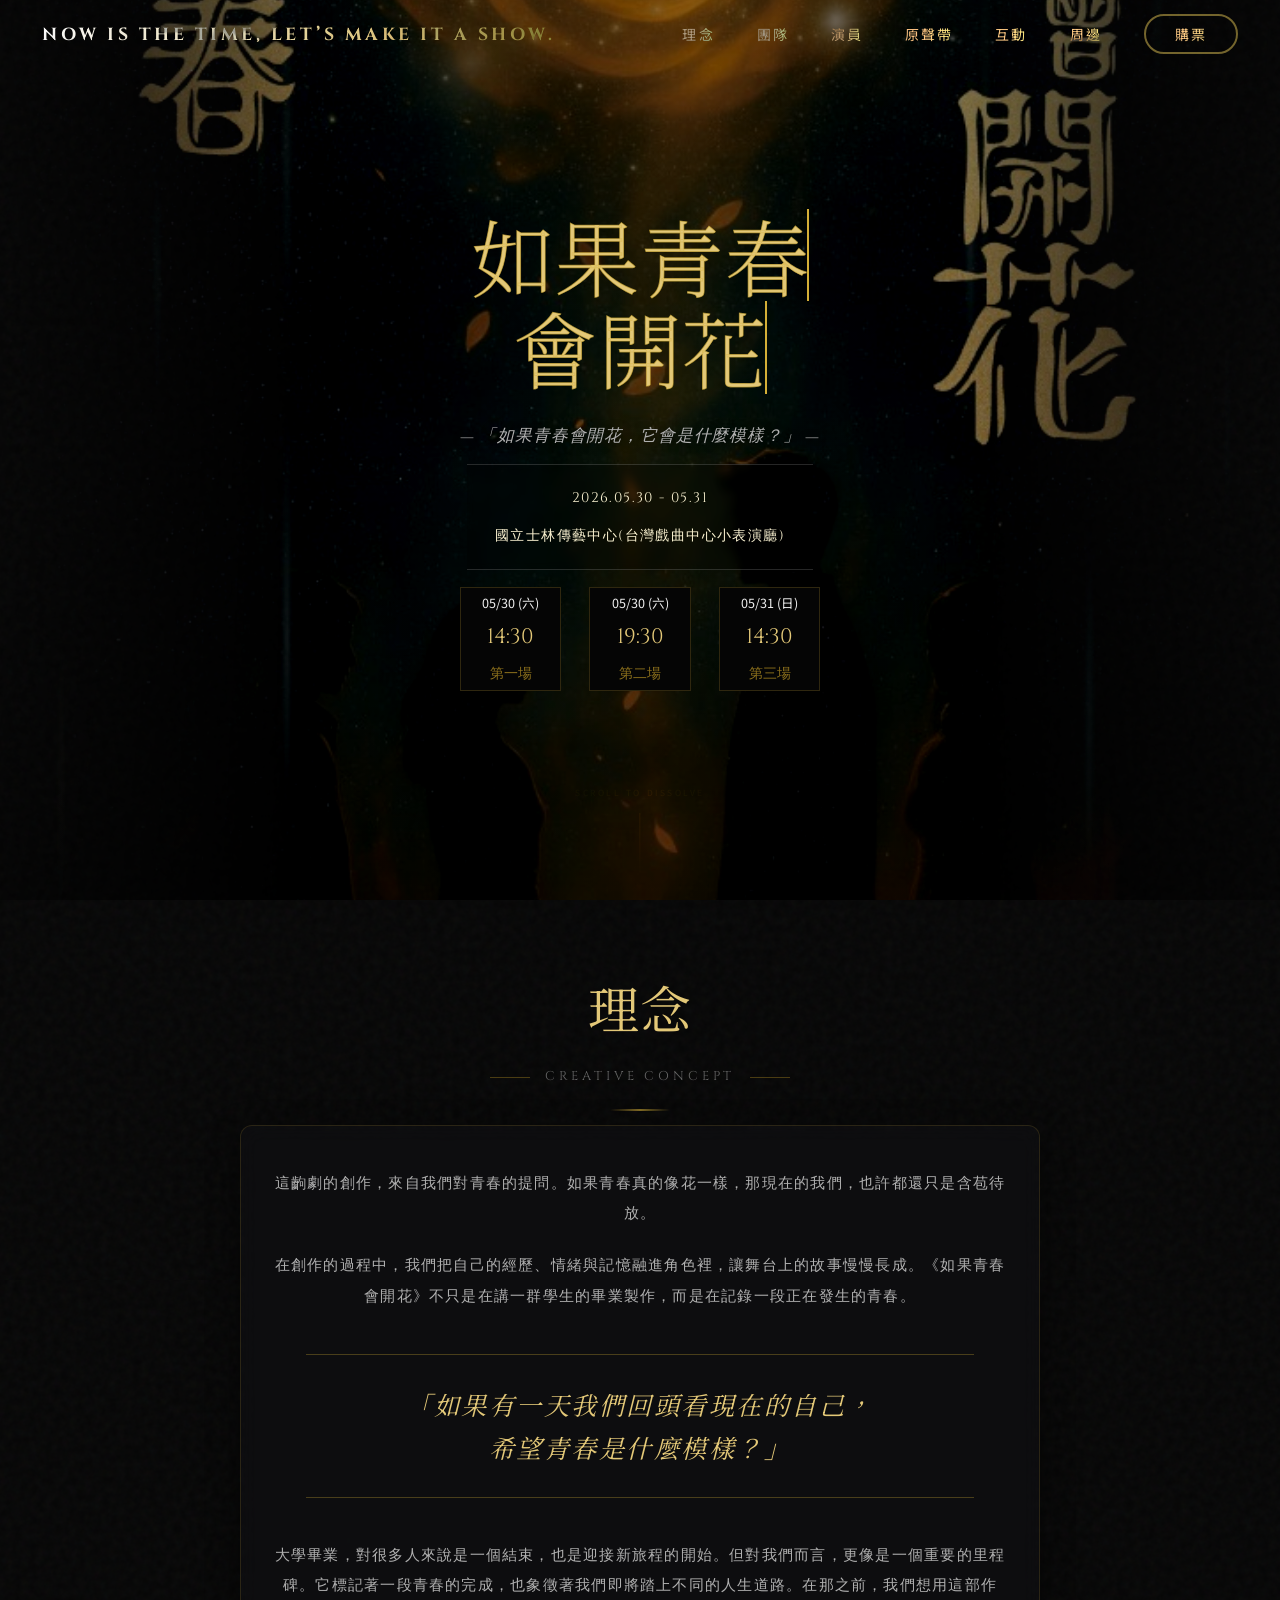
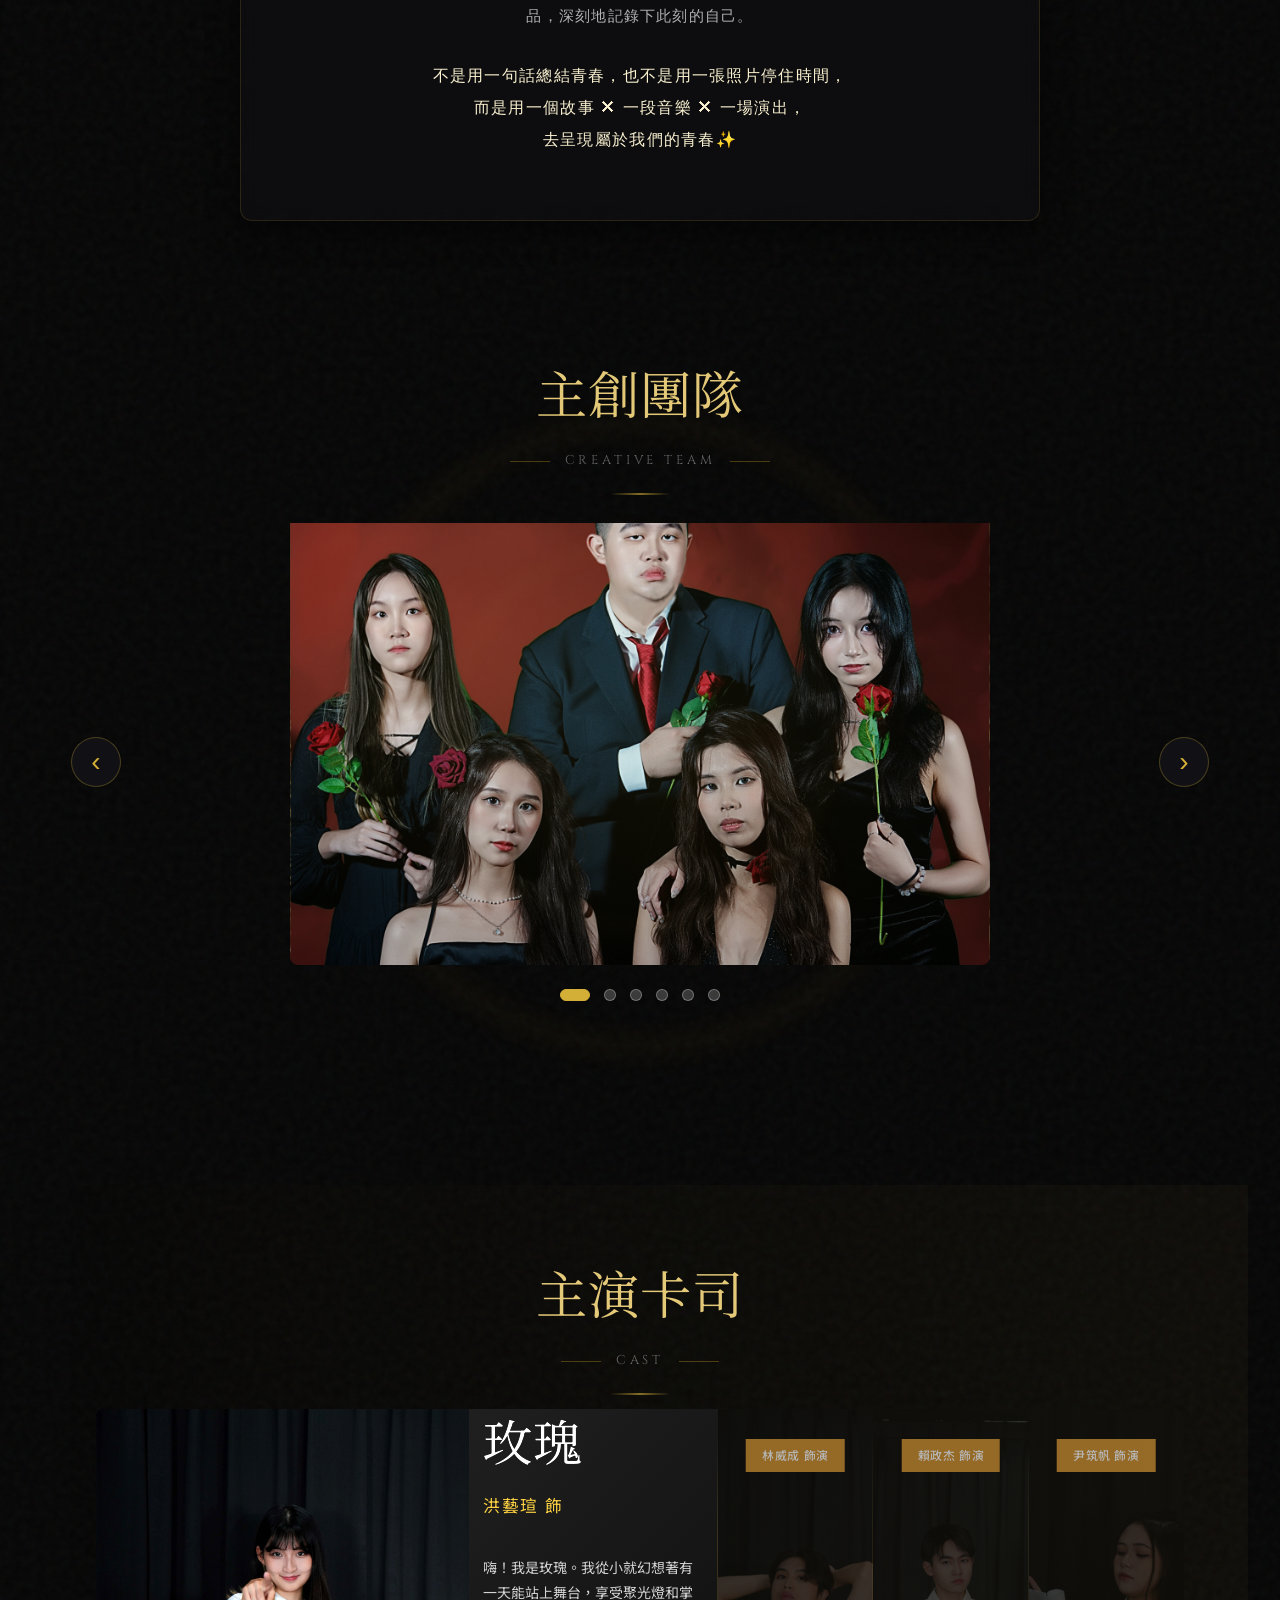
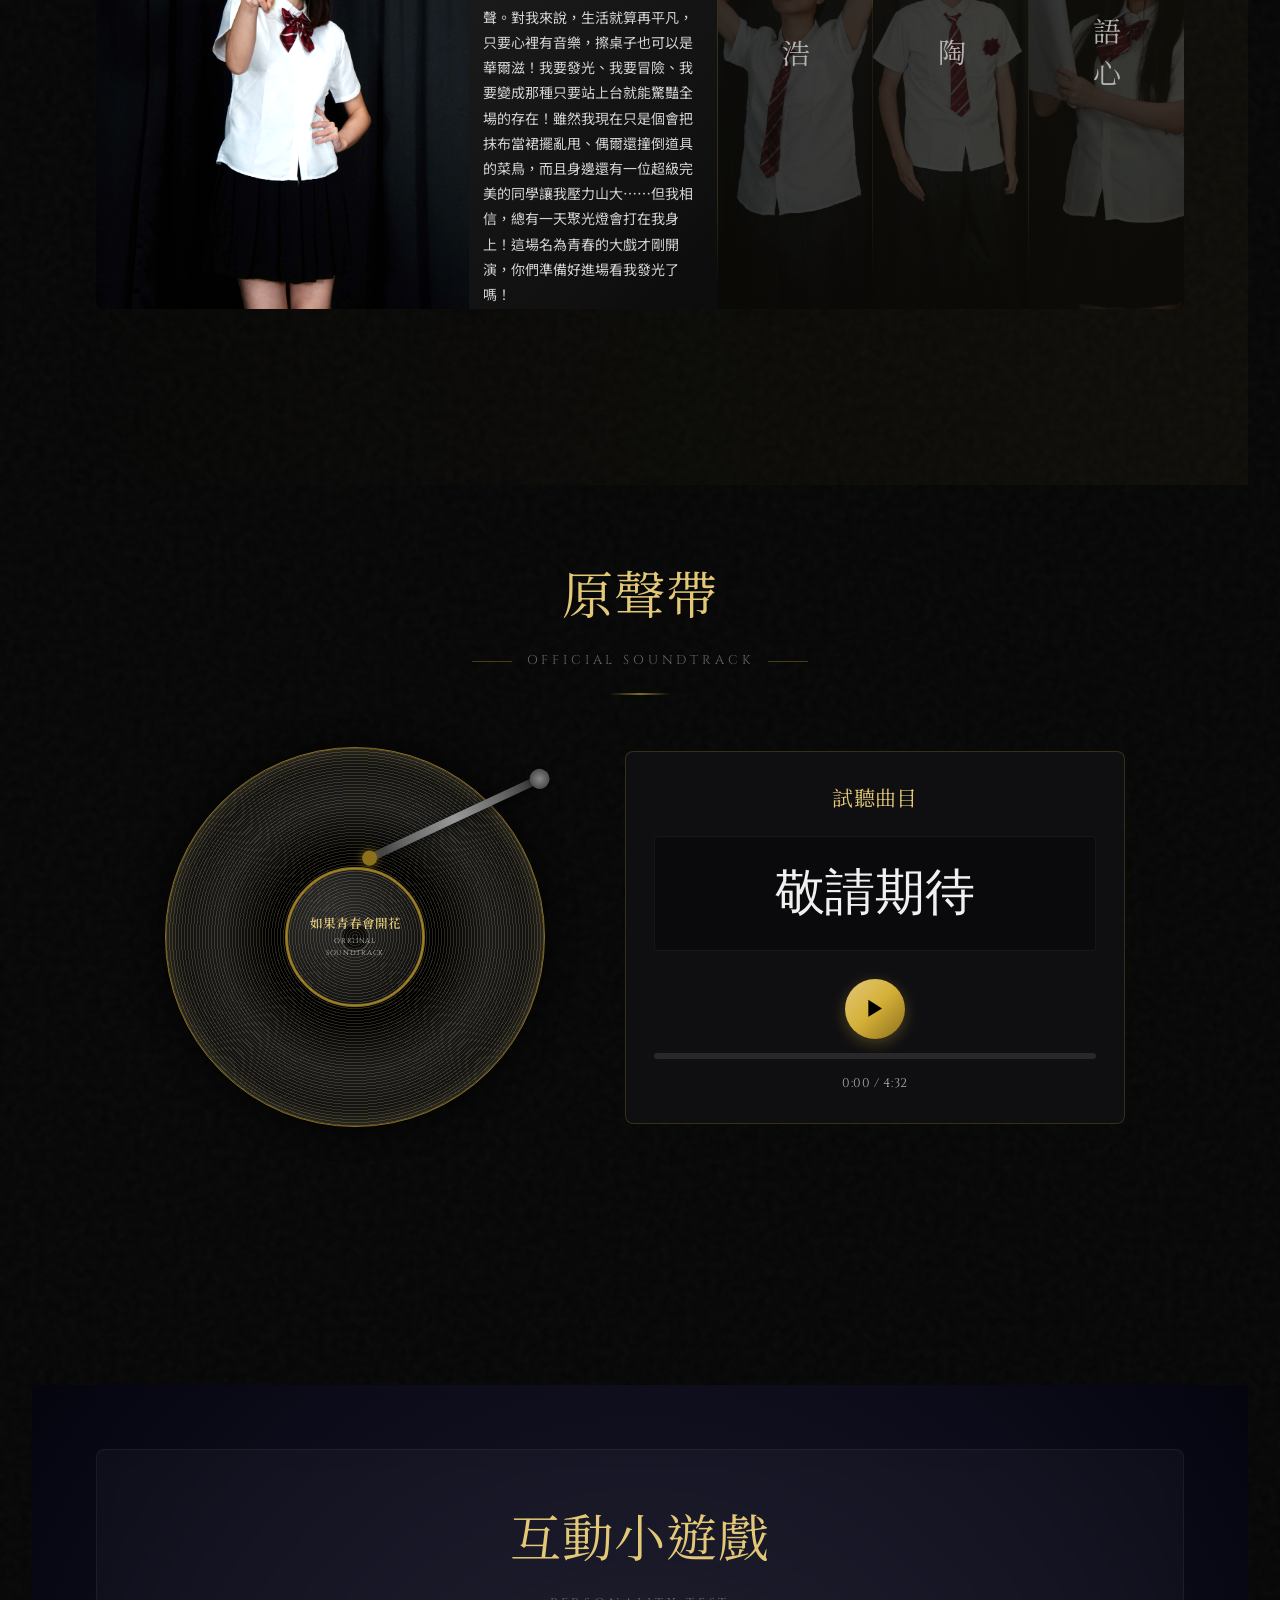
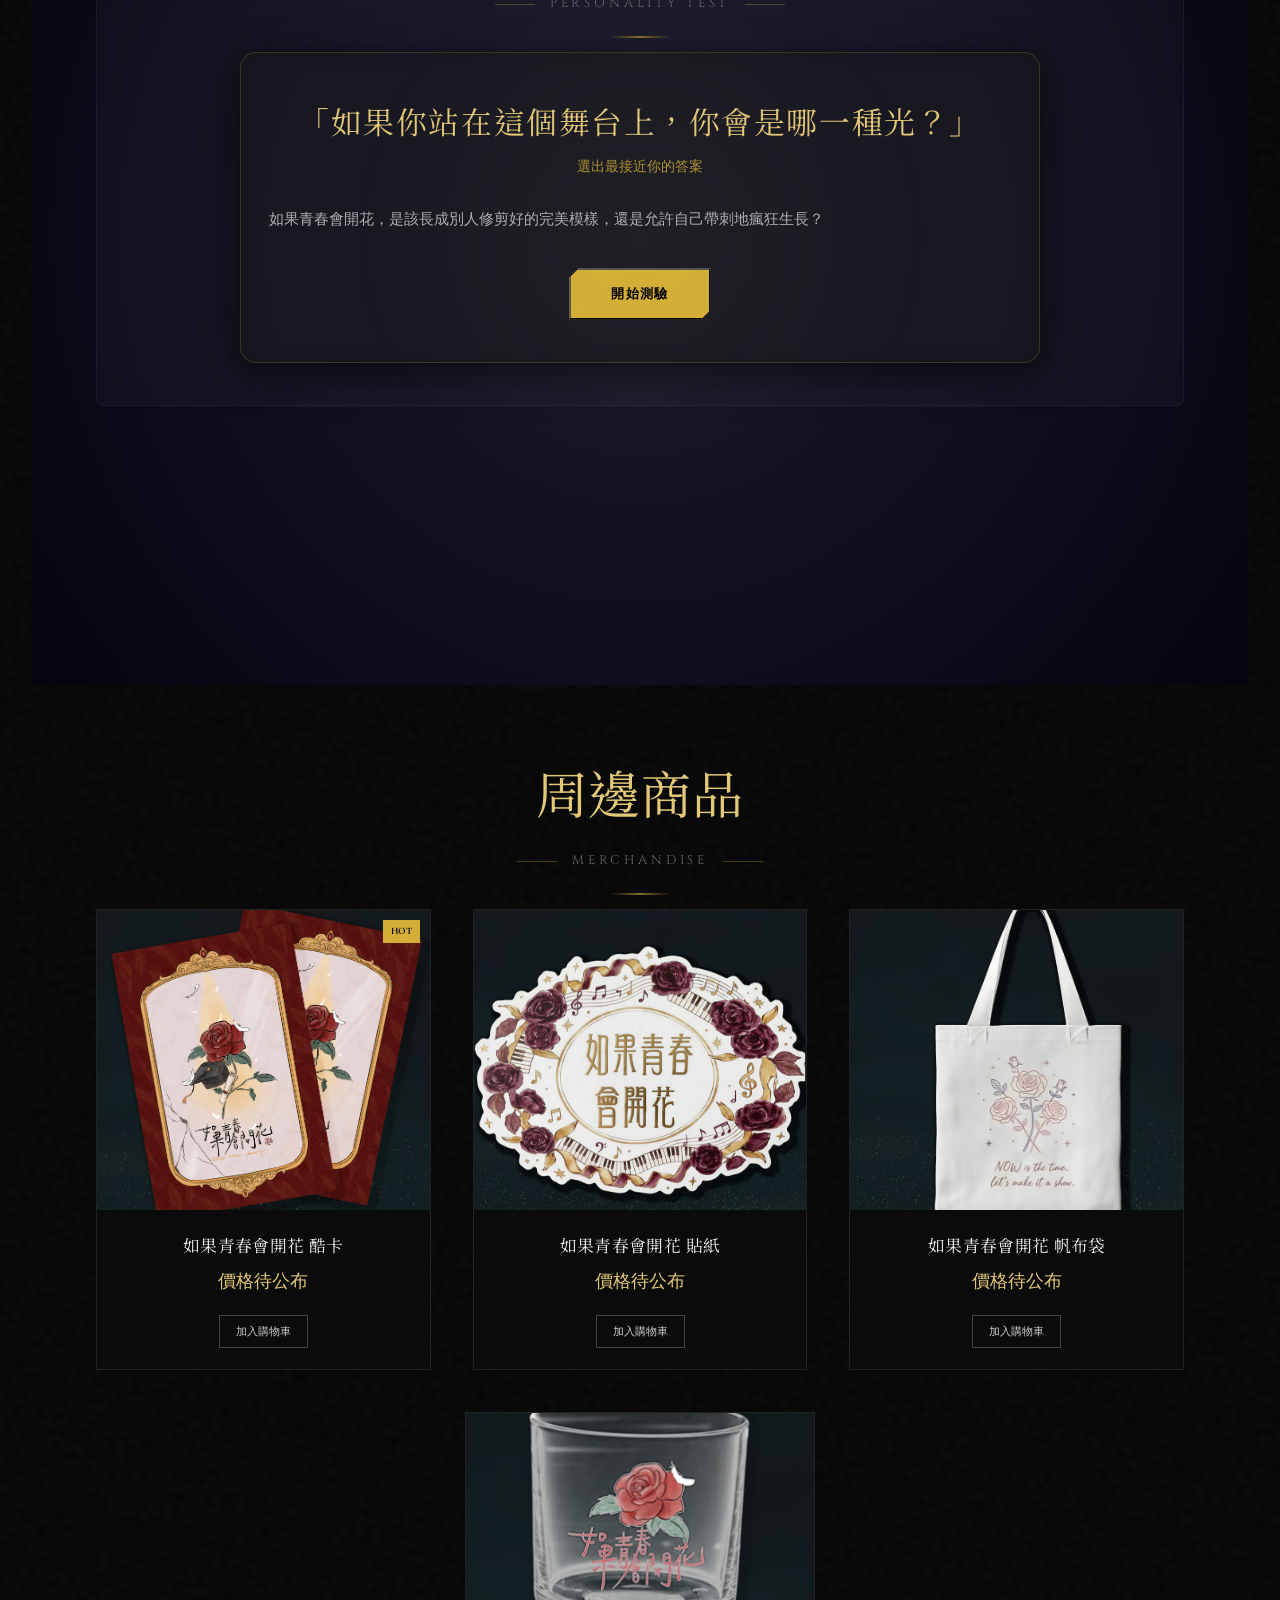
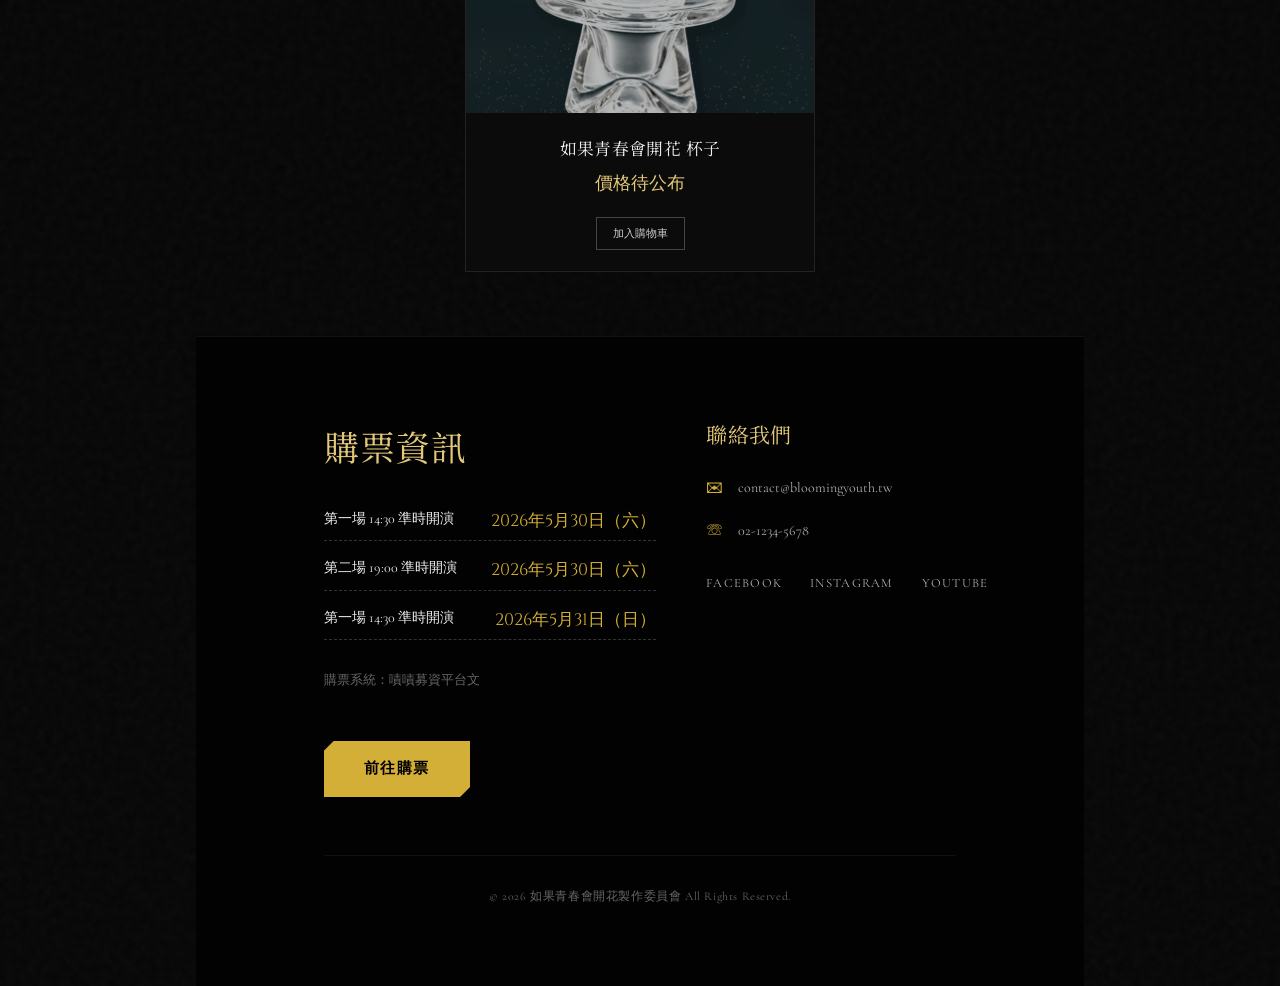
==== index.html @ 35df6f93 "手機版本好了" ====
<!DOCTYPE html>
<html lang="zh-TW">
<head>
    <meta charset="UTF-8">
    <meta name="viewport" content="width=device-width, initial-scale=1.0">
    <title>如果青春會開花 | 原創音樂劇</title>
    <link rel="preconnect" href="https://fonts.googleapis.com">
    <link rel="preconnect" href="https://fonts.gstatic.com" crossorigin>
    <link href="https://fonts.googleapis.com/css2?family=Cinzel:wght@400;700&family=Cormorant+Garamond:ital,wght@0,300;0,400;0,600;1,400&family=Noto+Sans+TC:wght@100;300;400;500&family=Noto+Serif+TC:wght@200;400;600;700&family=Playfair+Display:ital,wght@0,400;0,700;1,400&display=swap" rel="stylesheet">
    <link rel="stylesheet" href="css/style.css">
    <link rel="stylesheet" href="css/soundtrack.css">
    <link rel="stylesheet" href="css/team-carousel.css">
    <link rel="stylesheet" href="css/team-group-photo.css">
    <link rel="stylesheet" href="css/mobile-fixes.css">
    <link rel="stylesheet" href="css/cast-accordion.css">
    <link rel="stylesheet" href="css/quiz.css">
    <!-- p5.js for Algorithmic Art -->
    <script src="https://cdnjs.cloudflare.com/ajax/libs/p5.js/1.9.0/p5.min.js"></script>
    <script src="https://glassify.saviru.me/cdn/glassify.js"></script>
    <link rel="icon" href="images/favicon.ico">

</head>
<body>
    <!-- P5.js Background Container -->
    <div id="canvas-container"></div>

    <nav>
        <div class="logo">NOW IS THE TIME, LET’S MAKE IT A SHOW. </div>
        <ul class="nav-links">
            <li><a href="#idea">理念</a></li>
            <li><a href="#team">團隊</a></li>
            <!-- <li><a href="#about">劇情</a></li> -->
            <li><a href="#cast">演員</a></li>
            <li><a href="#soundtrack">原聲帶</a></li>
            <li><a href="#game">互動</a></li>
            <li><a href="#merch">周邊</a></li>
            <li><a href="#tickets" class="btn-ticket-nav">購票</a></li>
        </ul>
        <div class="hamburger">
            <div class="line"></div>
            <div class="line"></div>
            <div class="line"></div>
        </div>
    </nav>

    <!-- Hero Section -->
    <header id="hero">
        <div class="hero-image-container">
            <div class="overlay-gradient"></div>
            <img src="images/hero-bg.jpg" alt="如果青春會開花 主視覺" class="hero-img">
        </div>

        <!-- Hero content sits on top of P5 Canvas -->
        <div class="hero-content">
            <h1 class="main-title">
                <span class="title-line">如果青春</span>
                <span class="title-line">會開花</span>
            </h1>
            <p class="subtitle">— 「如果青春會開花，它會是什麼模樣？」 —</p>
            <div class="hero-info">
                <div class="info-item date">2026.05.30 - 05.31</div>
                <div class="info-item venue">國立士林傳藝中心(台灣戲曲中心小表演廳)</div>
        </div>
             <div class="schedule-grid">
                 <div class="schedule-item">
                     <span class="date">05/30 (六)</span>
                     <span class="time">14:30</span>
                     <span class="note">第一場</span>
                 </div>
                 <div class="schedule-item">
                     <span class="date">05/30 (六)</span>
                     <span class="time">19:30</span>
                     <span class="note">第二場</span>
                 </div>
                 <div class="schedule-item">
                     <span class="date">05/31 (日)</span>
                     <span class="time">14:30</span>
                     <span class="note">第三場</span>
                 </div>
             </div>
            </div>
            <!-- Remove button to focus on scroll interaction for dissolve effect -->
        </div>
        
        <div class="scroll-wrapper">
            <span class="scroll-text">SCROLL TO DISSOLVE</span>
            <div class="scroll-line"></div>
        </div>

        
    </header>

    <section id="idea" class="container">
        <div class="section-title">
            <h2>理念</h2>
            <p class="section-subtitle">creative concept</p>
            <div class="divider"></div>
        </div>
        
        <div class="idea-content">
            <p>這齣劇的創作，來自我們對青春的提問。如果青春真的像花一樣，那現在的我們，也許都還只是含苞待放。</p>
            <p>在創作的過程中，我們把自己的經歷、情緒與記憶融進角色裡，讓舞台上的故事慢慢長成。《如果青春會開花》不只是在講一群學生的畢業製作，而是在記錄一段正在發生的青春。</p>
            
            <div class="idea-quote">
                「如果有一天我們回頭看現在的自己，<br>希望青春是什麼模樣？」
            </div>

            <p>大學畢業，對很多人來說是一個結束，也是迎接新旅程的開始。但對我們而言，更像是一個重要的里程碑。它標記著一段青春的完成，也象徵著我們即將踏上不同的人生道路。在那之前，我們想用這部作品，深刻地記錄下此刻的自己。</p>
            
            <p class="idea-highlight">不是用一句話總結青春，也不是用一張照片停住時間，<br>而是用一個故事 ✕ 一段音樂 ✕ 一場演出，<br>去呈現屬於我們的青春✨</p>
        </div>
    </section>

    <section id="team" class="container">
        <div class="section-title">
            <h2>主創團隊</h2>
            <p class="section-subtitle">Creative Team</p>
            <div class="divider"></div>
        </div>
        
        <div class="team-carousel-container">
            <!-- Team Member Slides -->
            <div class="team-carousel">
                <!-- Slide 0: Team Group Photo -->
                <div class="team-slide team-group-slide active">
                    <div class="team-group-photo-wrapper">
                        <div class="team-group-photo">
                            <!-- Placeholder gray block -->
                            <div class="photo-placeholder">
                                <img src="images/team/group.png" alt="主創團隊" style="width: 100%; height: 100%; object-fit: cover; object-position: center 20%; background-color: black;">

                            </div>
                            
                            <!-- Hover overlay mask -->
                            <div class="photo-overlay">
                                <div class="overlay-content">
                                    <h3>如果青春會開花</h3>
                                    <p class="overlay-subtitle">主創團隊</p>
                                    <div class="overlay-description">
                                        <p>各位尊敬的股東們好，我們是「NOW劇團」，由一群熱愛戲劇、音樂創作與舞台表演的大四學生組成。大家歷經了一年的努力，打造出這齣原創音樂劇，我們喜歡嘗試，也喜歡挑戰，將生活中的觀察、感受與想像化作故事。在創作中，我們結合戲劇、音樂、影像與社群平台，讓作品不只是舞台上的演出，而是能在更多空間被觀眾感受、討論與分享。或許我們還很年輕，經驗也在累積中，但我們相信，青春就是最強的創作力量💪🏻</p>
                                    </div>
                                </div>
                            </div>
                        </div>
                        <p class="photo-hint">👉 點擊右側箭頭或滑動查看各位成員介紹</p>
                    </div>
                </div>

                <!-- Member 1: Director -->
                <div class="team-slide">
                    <div class="team-photo">
                        <div class="placeholder-visual team-photo-placeholder">
                            <img src="images/team/team_1.png" alt="鄭惠婷" style="width: 100%; height: 100%; object-fit: cover;">
                        </div>
                    </div>
                    <div class="team-info">
                        <div class="role-badge">導演</div>
                        <h3 class="member-name">鄭惠婷</h3>
                        <div class="member-bio">
                            <p>「讓每一個畫面都如詩般流動。」</p>
                            <p>畢業於紐約大學電影學院，擅長以詩意的鏡頭語言講述溫柔而深刻的故事。曾執導多部備受好評的舞台劇作品，以細膩的情感刻畫和獨特的美學風格著稱。</p>
                            <p>代表作品包括《時光書店》、《記憶的重量》等，多次獲得劇場界的最佳導演獎項。</p>
                        </div>
                    </div>
                </div>

                <!-- Member 2: Producer -->
                <div class="team-slide">
                    <div class="team-photo">
                        <div class="placeholder-visual team-photo-placeholder">
                            <img src="images/team/team_2.png" alt="呂懿桂" style="width: 100%; height: 100%; object-fit: cover;">
                        </div>
                    </div>
                    <div class="team-info">
                        <div class="role-badge">製作人兼舞台製作執行</div>
                        <h3 class="member-name">呂懿桂</h3>
                        <div class="member-bio">
                            <p>「精確的執行是藝術綻放的基石。」</p>
                            <p>原來廣電系也可以舉音樂劇場？
這是這一年來我最常聽到的話～

製作人跟舞台設計的工作真的很不一樣，身為舞台設計希望可以花更多經費讓這個舞台更細緻更漂亮，另一方面身為製作人也希望可以多省省錢！

雖然一路上可能會遇到很多困難，
但在追夢的路上要相信自己永遠是引路人～</p>
                        </div>
                    </div>
                </div>

                <!-- Member 3: Stage Manager/Choreographer -->
                <div class="team-slide">
                    <div class="team-photo">
                        <div class="placeholder-visual team-photo-placeholder">
                            <img src="images/team/team_3.png" alt="黃于珊" style="width: 100%; height: 100%; object-fit: cover;">
                        </div>
                    </div>
                    <div class="team-info">
                        <div class="role-badge">舞台監督兼舞蹈設計</div>
                        <h3 class="member-name">黃于珊</h3>
                        <div class="member-bio">
                            <p>「掌控節奏，舞動靈魂。」</p>
                            <p>嗨依我是一位舞監，「舞」這個字，對我來說不只是代表舞台監製，你還要是技能滿點才能是合格的好舞監，所以舞監也可以是舞兼，兼職舞蹈老師、片師、公關，我愛我的劇團</p>
                        </div>
                    </div>
                </div>

                <!-- Member 4: Ticketing/Admin -->
                <div class="team-slide">
                    <div class="team-photo">
                        <div class="placeholder-visual team-photo-placeholder">
                            <img src="images/team/team_4.png" alt="鄭詠薰" style="width: 100%; height: 100%; object-fit: cover;">
                        </div>
                    </div>
                    <div class="team-info">
                        <div class="role-badge">票務兼行政執行</div>
                        <h3 class="member-name">鄭詠薰</h3>
                        <div class="member-bio">
                            <p>「連結舞台與觀眾的溫暖橋樑。」</p>
                            <p>大學四年，從轉學開始，一切都重新來過，在劇場的一年裡，有焦慮過，在房間裡獨自一人哭過，也有過“不如就這麼算了”的想法

但停下腳步後繼續前行，不僅有新的收穫，回首看更是發現自己默默走了很長一段路，也很慶幸當時做了這個決定～</p>
                        </div>
                    </div>
                </div>

                <!-- Member 5: Sound Designer -->
                <div class="team-slide">
                    <div class="team-photo">
                        <div class="placeholder-visual team-photo-placeholder">
                            <img src="images/team/team_5.png" alt="連子荃" style="width: 100%; height: 100%; object-fit: cover;">
                        </div>
                    </div>
                    <div class="team-info">
                        <div class="role-badge">音樂音效設計</div>
                        <h3 class="member-name">連子荃</h3>
                        <div class="member-bio">
                            <p>「用聲音編織看不見的情緒網。」</p>
                            <p>八首歌曲，從瘋狂幻想到互相理解。
這場音樂劇乘載了我們大學四年的點點滴滴，希望各位會喜歡。

P.S.很多首音樂加了一點小巧思，希望有聽出來的你會會心一笑:D</p>
                        </div>
                    </div>
                </div>
            </div>

            <!-- Navigation Arrows -->
            <button class="team-nav team-prev" aria-label="上一位">‹</button>
            <button class="team-nav team-next" aria-label="下一位">›</button>

            <!-- Indicators -->
            <div class="team-indicators">
                <button class="indicator active" data-index="0"></button>
                <button class="indicator" data-index="1"></button>
                <button class="indicator" data-index="2"></button>
                <button class="indicator" data-index="3"></button>
                <button class="indicator" data-index="4"></button>
                <button class="indicator" data-index="5"></button>
            </div>
        </div>
    </section>

    

    <!-- Cast (Updated with Placeholders) -->
    <section id="cast" class="container dark-pattern-bg">
        <div class="section-title">
            <h2>主演卡司</h2>
            <p class="section-subtitle">Cast</p>
            <div class="divider"></div>
        </div>
        <div class="cast-accordion">
            <!-- Cast Item 1 -->
            <div class="accordion-card active" data-cast="1">
                <img src="images/actor/actor_1.jpg" alt="洪藝瑄飾演玫瑰" class="card-bg-image">
                <div class="card-narrow">
                                            <div class="cast-label">洪藝瑄 飾演<br></div>

                    <div class="narrow-content">
                        <div class="cast-name-vertical">玫瑰</div>
                    </div>
                </div>
                <div class="card-expanded">
                    <div class="expanded-info" data-actor="actor_1">
                        <h3 class="cast-name-large">玫瑰</h3>
                        <p class="cast-role-large">洪藝瑄 飾</p>
                        <p class="cast-description">嗨！我是玫瑰。我從小就幻想著有一天能站上舞台，享受聚光燈和掌聲。對我來說，生活就算再平凡，只要心裡有音樂，擦桌子也可以是華爾滋！我要發光、我要冒險、我要變成那種只要站上台就能驚豔全場的存在！雖然我現在只是個會把抹布當裙擺亂甩、偶爾還撞倒道具的菜鳥，而且身邊還有一位超級完美的同學讓我壓力山大⋯⋯但我相信，總有一天聚光燈會打在我身上！這場名為青春的大戲才剛開演，你們準備好進場看我發光了嗎！</p>
                    </div>
                </div>
            </div>

            <!-- Cast Item 2 -->
            <div class="accordion-card" data-cast="2">
                <img src="images/actor/actor_2.jpg" alt="林威成飾演浩" class="card-bg-image">
                <div class="card-narrow">
                                            <div class="cast-label">林威成 飾演<br></div>

                    <div class="narrow-content">
                        <div class="cast-name-vertical">浩</div>
                    </div>
                </div>
                <div class="card-expanded">
                    <div class="expanded-info" data-actor="actor_2">
                        <h3 class="cast-name-large">浩</h3>
                        <p class="cast-role-large">林威成 飾</p>
                        <p class="cast-description">嗨，我是浩。老實說，我不懂為什麼大家都要把事情搞得那麼複雜。我對什麼「燃燒夢想」沒太大興趣，我只求安安穩穩排完戲、不扣分、準時畢業，然後去找份朝九晚五的穩定工作。我這個人比較務實，與其為了幾度角的動作吵架，不如早點把便當吃完。我常常翻白眼，覺得這群藝術家真的很瘋又愛做夢。夾在這中間，我這平淡的大學生涯，真的能安安穩穩演到最後嗎？我深感懷疑⋯</p>
                    </div>
                </div>
            </div>

            <!-- Cast Item 3 - Default Active -->
            <div class="accordion-card " data-cast="3">
                <img src="images/actor/actor_3.jpg" alt="賴政杰飾演陶" class="card-bg-image">
                <div class="card-narrow">
                                            <div class="cast-label">賴政杰 飾演<br></div>

                    <div class="narrow-content">
                        <div class="cast-name-vertical">陶</div>
                    </div>
                </div>
                <div class="card-expanded">
                    <div class="expanded-info" data-actor="actor_3">
                        <h3 class="cast-name-large">陶</h3>
                        <p class="cast-role-large">賴政杰 飾</p>
                        <p class="cast-description">大家好，我是陶。在我的世界裡，沒有「差不多」這三個字。舞台是一張乾淨的白紙，必須用最精準的線條去勾勒。這次的畢業製作，我渴望打造出一個毫無瑕疵的作品。很多人覺得表演是瘋狂的宣洩，但我認為，真正的專業來自優雅的控制與絕對的自律。面對這群還搞不清楚狀況、隨時會暴走的團隊，我有自信能把他們雕琢成最完美的形狀。這齣戲的標準答案究竟是什麼？進劇場，你們來親眼見證！</p>
                    </div>
                </div>
            </div>

            <!-- Cast Item 4 -->
            <div class="accordion-card" data-cast="4">
                <img src="images/actor/actor_4.jpg" alt="尹筑帆飾演語心" class="card-bg-image">
                <div class="card-narrow">
                                            <div class="cast-label">尹筑帆 飾演<br></div>

                    <div class="narrow-content">
                        <div class="cast-name-vertical">語心</div>
                    </div>
                </div>
                <div class="card-expanded">
                    <div class="expanded-info" data-actor="actor_4">
                        <h3 class="cast-name-large">語心</h3>
                        <p class="cast-role-large">尹筑帆 飾</p>
                        <p class="cast-description">所有人注意！我是這齣戲的舞監。我的工作目標非常明確，在預算徹底燒光，或場地超時被罰錢之前，把這群失控的演員平安推上台。在排練室，別跟我談什麼浪漫和靈魂，我只看行事曆和進度表。一個隨時想加戲的浮誇女主角、一個只想準時下班的薪水小偷，加上一個要求絕對精確的瘋狂完美主義。距離首演時間越來越近，這齣充滿混亂與尷尬的畢製舞台劇場，究竟會是一場災難，還是奇蹟⋯？買張票進來，你們就知道了！</p>
                    </div>
                </div>
            </div>


        </div>
                        <!-- Mobile Navigation (Only visible on small screens) -->
            <div class="cast-mobile-nav">
                <button class="cast-nav-btn cast-prev" aria-label="上一位">‹</button>
                <div class="cast-indicators">
                    <div class="cast-dot active" data-index="0"></div>
                    <div class="cast-dot" data-index="1"></div>
                    <div class="cast-dot" data-index="2"></div>
                    <div class="cast-dot" data-index="3"></div>
                </div>
                <button class="cast-nav-btn cast-next" aria-label="下一位">›</button>
            </div>
            
    </section>



    <!-- Soundtrack Section -->
    <section id="soundtrack" class="container">
        <div class="section-title">
            <h2>原聲帶</h2>
            <p class="section-subtitle">Official Soundtrack</p>
            <div class="divider"></div>
        </div>
        
        <div class="soundtrack-container">
            <!-- Vinyl Record -->
            <div class="vinyl-wrapper">
                <div class="vinyl-record">
                    <div class="vinyl-label">
                        <div class="label-text">如果青春會開花</div>
                        <div class="label-subtitle">Original Soundtrack</div>
                    </div>
                    <div class="vinyl-grooves"></div>
                </div>
                <!-- Turntable Arm -->
                <div class="turntable-arm"></div>
            </div>
            
            <!-- Audio Player -->
            <div class="audio-player">
                <h3>試聽曲目</h3>
                <div class="track-list">
                    <div class="track-item" data-track="0" style="display: flex;justify-content: center;align-items: center;font-size: 50px;">
                        敬請期待
                    </div>
                    

                    <!-- <div class="track-item active" data-track="0">
                        <span class="track-number">01</span>
                        <span class="track-name">如果青春會開花 (主題曲)</span>
                        <span class="track-duration">4:32</span>
                    </div>
                    <div class="track-item" data-track="1">
                        <span class="track-number">02</span>
                        <span class="track-name">星空下的相遇</span>
                        <span class="track-duration">3:45</span>
                    </div>
                    <div class="track-item" data-track="2">
                        <span class="track-number">03</span>
                        <span class="track-name">夢想的重量</span>
                        <span class="track-duration">4:18</span>
                    </div> -->
                </div>
                
                <div class="player-controls">
                    <button class="control-btn" id="play-pause-btn">
                        <span class="play-icon">▶</span>
                        <span class="pause-icon hidden">⏸</span>
                    </button>
                    <div class="progress-bar">
                        <div class="progress-fill"></div>
                    </div>
                    <div class="time-display">
                        <span class="current-time">0:00</span> / <span class="total-time">4:32</span>
                    </div>
                </div>
                
                <!-- Hidden audio element (in production, use real audio files) -->
                <audio id="soundtrack-audio" preload="metadata">
                    <!-- These are placeholder paths - replace with actual audio files -->
                    <source src="audio/track1.mp3" type="audio/mpeg">
                </audio>
            </div>
        </div>
    </section>  

    <!-- Interactive Game -->
    <section id="game" class="container game-section">
        <div class="game-container">
            <div class="section-title">
                <h2>互動小遊戲</h2>
                <p class="section-subtitle">Personality Test</p>
                <div class="divider"></div>
            </div>
            
            <div id="quiz-area" class="quiz-glass-panel">
                <!-- 測驗首頁 -->
                <div id="quiz-intro">
                    <h3 class="quiz-title">「如果你站在這個舞台上，你會是哪一種光？」</h3>
                    <p class="quiz-subtitle">選出最接近你的答案</p>
                    <div class="quiz-description">
                        <p>如果青春會開花，是該長成別人修剪好的完美模樣，還是允許自己帶刺地瘋狂生長？</p>
                    </div>
                    <button id="start-quiz-btn" class="btn-main shine-effect">開始測驗</button>
                </div>
                
                <!-- 測驗問題區 -->
                <div id="quiz-question-container" class="hidden">
                    <div class="quiz-progress">
                        <div class="progress-bar-container">
                            <div id="quiz-progress-bar" class="progress-bar-fill"></div>
                        </div>
                        <span id="quiz-current-q">1</span> / 5
                    </div>
                    <h3 id="quiz-question-text"></h3>
                    <div id="quiz-options" class="quiz-options-list">
                        <!-- Options will be injected here via JS -->
                    </div>
                </div>

                <!-- 測驗結果區 -->
                <div id="quiz-result-container" class="hidden">
                    <h3 class="quiz-result-header">測驗結果</h3>
                    <div id="quiz-result-icon"></div>
                    <h4 id="quiz-result-name"></h4>
                    <div id="quiz-result-desc" class="quiz-result-text"></div>
                    <button id="restart-quiz-btn" class="btn-main shine-effect">再測一次</button>
                </div>
            </div>
        </div>
    </section>

    <!-- Merchandise (Updated with Placeholders) -->
    <section id="merch" class="container">
        <div class="section-title">
            <h2>周邊商品</h2>
            <p class="section-subtitle">Merchandise</p>
            <div class="divider"></div>
        </div>
        <div class="merch-grid">
            <!-- Product 1: 酷卡 -->
            <div class="product">
                <div class="prod-img-box">
                    <img src="images/product/p_1.png" alt="如果青春會開花 酷卡" style="width:100%; height:100%; object-fit:cover;">
                    <div class="prod-tag">HOT</div>
                </div>
                <div class="prod-info">
                    <h4>如果青春會開花 酷卡</h4>
                    <p class="prod-price">價格待公布</p>
                    <button class="btn-sm">加入購物車</button>
                </div>
            </div>

            <!-- Product 2: 貼紙 -->
            <div class="product">
                <div class="prod-img-box">
                    <img src="images/product/p_2.png" alt="如果青春會開花 貼紙" style="width:100%; height:100%; object-fit:cover;">
                </div>
                <div class="prod-info">
                    <h4>如果青春會開花 貼紙</h4>
                    <p class="prod-price">價格待公布</p>
                    <button class="btn-sm">加入購物車</button>
                </div>
            </div>

            <!-- Product 3: 帆布袋 -->
            <div class="product">
                <div class="prod-img-box">
                    <img src="images/product/p_4.png" alt="如果青春會開花 帆布袋" style="width:100%; height:100%; object-fit:cover;">
                </div>
                <div class="prod-info">
                    <h4>如果青春會開花 帆布袋</h4>
                    <p class="prod-price">價格待公布</p>
                    <button class="btn-sm">加入購物車</button>
                </div>
            </div>

            <!-- Product 4: 杯子 -->
            <div class="product">
                <div class="prod-img-box">
                    <img src="images/product/p_3.png" alt="如果青春會開花 杯子" style="width:100%; height:100%; object-fit:cover;">
                </div>
                <div class="prod-info">
                    <h4>如果青春會開花 杯子</h4>
                    <p class="prod-price">價格待公布</p>
                    <button class="btn-sm">加入購物車</button>
                </div>
            </div>
        </div>
    </section>

    <!-- Ticket & Contact -->
    <footer id="tickets">
        <div class="footer-top">
            <div class="ticket-info">
                <h2>購票資訊</h2>
                <div class="ticket-details">
                    <div class="price-row">
                        <span class="zone">第一場 14:30 準時開演</span>
                        <span class="price">2026年5月30日（六）</span>
                    </div>
                    <div class="price-row">
                        <span class="zone">第二場 19:00 準時開演</span>
                        <span class="price">2026年5月30日（六）</span>
                    </div>
                    <div class="price-row">
                        <span class="zone">第一場 14:30 準時開演</span>
                        <span class="price">2026年5月31日（日）</span>
                    </div>

                </div>
                <p class="system-note">購票系統：嘖嘖募資平台文</p>
                <a href="#" class="btn-main big-btn shine-effect">前往購票</a>
            </div>
            
            <div class="contact-info">
                <h3>聯絡我們</h3>
                <div class="contact-item">
                    <span class="icon">✉</span> contact@bloomingyouth.tw
                </div>
                <div class="contact-item">
                    <span class="icon">☏</span> 02-1234-5678
                </div>
                <div class="socials">
                    <a href="#" class="social-link">Facebook</a>
                    <a href="#" class="social-link">Instagram</a>
                    <a href="#" class="social-link">YouTube</a>
                </div>
            </div>
        </div>
        
        <div class="footer-bottom">
            <div class="copyright">
                &copy; 2026 如果青春會開花製作委員會 All Rights Reserved.
            </div>
        </div>
    </footer>

    <!-- Scripts -->
     <glassi-fy     mode="super" 
    scale="60" 
    blur="2" 
    frequency="1.02" 
    octaves="4"></glassi-fy>
    <script src="https://cdnjs.cloudflare.com/ajax/libs/gsap/3.12.2/gsap.min.js"></script>
    <script src="https://cdnjs.cloudflare.com/ajax/libs/gsap/3.12.2/ScrollTrigger.min.js"></script>
    <script src="https://unpkg.com/page-flip/dist/js/page-flip.browser.js"></script>
    <script src="js/script.js"></script>
    <script src="js/soundtrack.js"></script>
    <script src="js/team-carousel.js"></script>
    <script src="js/mobile-menu.js"></script>
    <script src="js/cast-accordion.js"></script>
    <script src="js/quiz.js"></script>
</body>
</html>
---- css/style.css ----
/* 
   THEME: Ethereal Gold & Midnight Velvet
   STYLE: Premium Theatrical, High Contrast, Fluid Motion
*/

:root {
    /* --- Architecture & Colors --- */
    --bg-deep: #050505;
    --bg-navy: #0a0c14;
    --bg-velvet: #1a0f14;
    /* Subtle warm undertone */

    /* Gold Gradients */
    --gold-100: #F9F1D0;
    --gold-300: #E3C878;
    --gold-500: #D4AF37;
    /* Core Gold */
    --gold-700: #8C701C;
    --gold-900: #4A3A0B;

    --gold-gradient: linear-gradient(135deg, var(--gold-300) 0%, var(--gold-500) 50%, var(--gold-700) 100%);
    --gold-shine: linear-gradient(90deg, transparent, rgba(255, 255, 255, 0.4), transparent);

    /* Text */
    --text-primary: #F0F0F0;
    --text-secondary: #B0B0B0;
    --text-muted: #666666;

    /* Fonts - 使用視窗相對單位 */
    --font-serif-cn: 'Noto Serif TC', serif;
    --font-serif-en: 'Playfair Display', serif;
    --font-display: 'Cinzel', serif;
    --font-body: 'Cormorant Garamond', serif;
    /* Elegant, tall serif */
    --font-ui: 'Noto Sans TC', sans-serif;

    /* 流體字體大小 - 使用 clamp(最小值, 理想值, 最大值) */
    --font-size-base: clamp(14px, 1vw, 20px);
    --font-size-h1: clamp(2.5rem, 6vw, 6rem);
    --font-size-h2: clamp(2rem, 4vw, 4.5rem);
    --font-size-h3: clamp(1.5rem, 2.5vw, 3rem);
    --font-size-h4: clamp(1.2rem, 2vw, 2rem);
    --font-size-small: clamp(0.8rem, 1vw, 1rem);

    /* 流體間距 - 使用視窗單位 */
    --spacing-xs: clamp(0.5rem, 1vw, 1rem);
    --spacing-sm: clamp(1rem, 2vw, 2rem);
    --spacing-md: clamp(2rem, 4vw, 4rem);
    --spacing-lg: clamp(3rem, 6vw, 8rem);
    --spacing-xl: clamp(4rem, 8vw, 12rem);

    /* 流體容器尺寸 */
    --container-padding-x: clamp(16px, 3vw, 80px);
    --container-padding-y: clamp(60px, 8vh, 120px);
    --container-max-width: min(95vw, 2000px);

    /* 流體元素尺寸 */
    --card-width: clamp(250px, 20vw, 400px);
    --card-gap: clamp(1rem, 2vw, 3rem);

    /* Effects */
    --glass-surface: rgba(20, 20, 25, 0.4);
    --glass-border: rgba(212, 175, 55, 0.15);
    --glass-blur: 16px;
    --ease-out-expo: cubic-bezier(0.19, 1, 0.22, 1);
    --ease-in-out: cubic-bezier(0.4, 0, 0.2, 1);
}

/* --- Global Reset & Base --- */
*,
*::before,
*::after {
    margin: 0;
    padding: 0;
    box-sizing: border-box;
}



html {
    scroll-behavior: smooth;
    font-size: var(--font-size-base);
}

body {
    padding: 0;
    margin: 0;
    display: flex;
    width: 100%;
    flex-direction: column;
    justify-content: center;
    align-items: center;
    background-color: var(--bg-deep);
    color: var(--text-primary);
    font-family: var(--font-body);
    font-size: var(--font-size-base);
    line-height: 1.7;
    overflow-x: hidden;
    /* Subtle Grain Overlay */
    background-image: url("data:image/svg+xml,%3Csvg viewBox='0 0 200 200' xmlns='http://www.w3.org/2000/svg'%3E%3Cfilter id='noiseFilter'%3E%3CfeTurbulence type='fractalNoise' baseFrequency='0.8' numOctaves='3' stitchTiles='stitch'/%3E%3C/filter%3E%3Crect width='100%25' height='100%25' filter='url(%23noiseFilter)' opacity='0.04'/%3E%3C/svg%3E");
}

#canvas-container {
    position: fixed;
    top: 0;
    left: 0;
    width: 100%;
    height: 100%;
    z-index: -1;
    pointer-events: none;
}

/* Custom Selection */
::selection {
    background: var(--gold-700);
    color: #fff;
}

/* Scrollbar */
::-webkit-scrollbar {
    width: 6px;
}

::-webkit-scrollbar-track {
    background: var(--bg-deep);
}

::-webkit-scrollbar-thumb {
    background: var(--gold-700);
    border-radius: 10px;
}

/* --- Typography --- */
h1,
h2,
h3,
h4 {
    font-weight: 400;
    letter-spacing: 0.02em;
}

a {
    text-decoration: none;
    color: inherit;
    transition: all 0.3s ease;
}

/* --- Layout Utilities --- */
.container {
    display: flex;
    flex-direction: column;
    justify-content: flex-start;
    align-items: center;
    min-height: 100vh;
    width: 100%;
    max-width: var(--container-max-width);
    padding: 5% 5%;
    position: relative;
    z-index: 2;
    gap: 5%;
}

/* --- Loader Override --- */
/* Keeping existing structure but enhancing style */
#intro-overlay {
    background: #000;
}

.char {
    font-family: var(--font-serif-cn);
    font-weight: 200;
    color: var(--gold-300);
    text-shadow: 0 0 10px rgba(212, 175, 55, 0.3);
}

/* --- Navigation --- */
nav {
    position: fixed;
    top: 0;
    width: 100%;
    padding: 1.5rem 3rem;
    display: flex;
    justify-content: space-between;
    align-items: center;
    z-index: 1000;
    transition: all 0.5s var(--ease-out-expo);
    mix-blend-mode: difference;
    /* Cool effect over light/dark areas */
}

nav.scrolled {
    padding: 1rem 3rem;
    /* background: rgba(255, 220, 107, 0.089); */
    border-radius: 10px;
}

.logo {
    font-family: var(--font-display);
    font-size: 1.25rem;
    letter-spacing: 0.2em;
    font-weight: 700;
    color: #fff;
    /* Blend mode handles color */
    background: linear-gradient(to right, #fff, #e9c345da);
    -webkit-background-clip: text;
    background-clip: text;
    -webkit-text-fill-color: transparent;
}

.nav-links {
    display: flex;
    gap: 3rem;
    list-style: none;
}

.nav-links a {
    font-family: var(--font-ui);
    font-size: 1rem;
    text-transform: uppercase;
    letter-spacing: 0.15em;
    color: transparent;
    background: #C79657;
    background: linear-gradient(90deg, rgba(255, 203, 135, 1) 40%, rgba(255, 243, 133, 1) 100%);

    -webkit-background-clip: text;

    /* Blend mode handles color */
    position: relative;
}

.nav-links a::after {
    content: '';
    position: absolute;
    bottom: -5px;
    left: 50%;
    width: 0;
    height: 1px;
    background: var(--gold-500);
    transition: width 0.3s ease, left 0.3s ease;
}

.nav-links a:hover::after {
    width: 100%;
    left: 0;
}

.nav-links a.active::after {
    width: 100%;
    left: 0;
}

.btn-ticket-nav {
    border: 2px solid rgba(255, 221, 100, 0.453);
    padding: 8px 29px;
    background-color: #ffde4e;
    border-radius: 100px;
    transition: 0.3s;
}

.btn-ticket-nav:hover {
    background: var(--gold-500);
    border-color: var(--gold-500);
    color: #000 !important;
}

/* --- Hero Section --- */
header#hero {
    height: 100vh;
    width: 100%;
    position: relative;
    display: flex;
    justify-content: center;
    align-items: center;
    overflow: hidden;
    perspective: 100px;
}

.hero-image-container {
    position: absolute;
    width: 100vw;
    /* Slight scale for parallax movement opportunity */
    z-index: 0;
}

.hero-img {
    width: 100%;
    object-fit: cover;
    filter: brightness(0.7) contrast(1.1) saturate(1.1);
    /* Soften the image edges - Center Focus Mask */
    mask-image: linear-gradient(to right, transparent 0%, black 25%, black 50%, transparent 100%);
    -webkit-mask-image: linear-gradient(to right, transparent 0%, black 25%, black 75%, transparent 100%);
    animation: slowZoom 10s infinite alternate ease-in-out;
}

@keyframes slowZoom {
    0% {
        transform: scale(1);
    }

    100% {
        transform: scale(1.05);
    }
}

.hero-content {
    position: relative;
    z-index: 10;
    text-align: center;
    display: flex;
    flex-direction: column;
    align-items: center;
    /* padding-top: 10vh; */
}

.main-title {
    display: flex;
    flex-direction: column;
    align-items: center;
    margin-bottom: 2rem;
}

.title-line {
    font-family: var(--font-serif-cn);
    font-size: clamp(3rem, 8vw, 6rem);
    font-weight: 200;
    line-height: 1.1;
    color: transparent;
    -webkit-text-stroke: 1px rgba(212, 175, 55, 0.4);
    /* Outline interaction */
    position: relative;
}

/* Fill effect */
.title-line::before {
    content: '如果青春';
    position: absolute;
    top: 0;
    left: 0;
    color: var(--gold-300);
    width: 0%;
    overflow: hidden;
    white-space: nowrap;
    border-right: 2px solid var(--gold-500);
    animation: fillText 3s 2s forwards var(--ease-out-expo);
}

.title-line:nth-child(2)::before {
    content: '會開花';
    animation-delay: 3.5s;
    /* Stagger */
}

@keyframes fillText {
    to {
        width: 100%;
        opacity: 1;
    }
}

.subtitle {
    font-family: var(--font-body);
    font-style: italic;
    font-size: 1.2rem;
    color: var(--text-secondary);
    letter-spacing: 0.05em;
    margin-bottom: 1rem;
    text-shadow: 0 2px 10px rgba(0, 0, 0, 0.5);
}

.hero-info {
    display: grid;
    grid-template-columns: 1fr ;
    gap: 1rem;
    align-items: center;
    font-family: var(--font-display);
    border-top: 1px solid rgba(255, 255, 255, 0.15);
    border-bottom: 1px solid rgba(255, 255, 255, 0.15);
    padding: 1.5rem 0;
    background: rgba(0, 0, 0, 0.2);
    backdrop-filter: blur(5px);
}

.info-item {
    padding: 0 2rem;
    color: var(--gold-100);
    letter-spacing: 0.1em;
}

/* Scroll Hint */
.scroll-wrapper {
    position: absolute;
    bottom: 3vh;
    left: 50%;
    transform: translateX(-50%);
    display: flex;
    flex-direction: column;
    align-items: center;
    gap: 1rem;
    opacity: 0.7;
    mix-blend-mode: overlay;
}

.scroll-text {
    font-family: var(--font-ui);
    font-size: 0.6rem;
    letter-spacing: 0.3em;
    text-transform: uppercase;
}

.scroll-instruction {
    font-family: var(--font-ui);
    font-size: 0.9rem;
    letter-spacing: 0.2em;
    text-transform: uppercase;
    color: var(--gold-300);
    margin-top: 2rem;
    opacity: 0.8;
    animation: fadeInOut 3s infinite;
}

@keyframes fadeInOut {

    0%,
    100% {
        opacity: 0.4;
    }

    50% {
        opacity: 1;
    }
}

.scroll-line {
    width: 1px;
    height: 60px;
    background: linear-gradient(to bottom, #fff, transparent);
    animation: flowLine 2s infinite;
}

.overlay-gradient {
    width: 100%;
    height: 100%;
    position: absolute;
    inset: 0;
    background: linear-gradient(to bottom,
            rgba(0, 0, 0, 0.3) 0%,
            rgba(0, 0, 0, 0.1) 50%,
            rgba(0, 0, 0, 0.5) 100%);
    pointer-events: none;
    z-index: 1;
}

@keyframes flowLine {
    0% {
        transform: scaleY(0);
        transform-origin: top;
    }

    50% {
        transform: scaleY(1);
        transform-origin: top;
    }

    51% {
        transform: scaleY(1);
        transform-origin: bottom;
    }

    100% {
        transform: scaleY(0);
        transform-origin: bottom;
    }
}

/* --- Shared Section Styling --- */
.section-title {
    margin-bottom: 1rem;
    text-align: center;
    position: relative;
    width: 100%;
}

.section-title h2 {
    font-family: var(--font-serif-cn);
    font-size: var(--font-size-h2);
    color: var(--gold-300);
    margin-bottom: var(--spacing-xs);
}

.section-subtitle {
    font-family: var(--font-display);
    font-size: var(--font-size-small);
    letter-spacing: 0.3em;
    color: var(--text-muted);
    text-transform: uppercase;
    display: inline-block;
    position: relative;
}

.section-subtitle::before,
.section-subtitle::after {
    content: '';
    position: absolute;
    top: 50%;
    width: 40px;
    height: 1px;
    background: var(--gold-700);
    opacity: 0.5;
}

.section-subtitle::before {
    right: 100%;
    margin-right: 15px;
}

.section-subtitle::after {
    left: 100%;
    margin-left: 15px;
}

.divider {
    width: 60px;
    height: 2px;
    background: linear-gradient(to right, transparent, var(--gold-500), transparent);
    margin: 1.5rem auto 0;
    opacity: 0.6;
}

/* --- Idea Section --- */
.idea-content {
    max-width: 800px;
    margin: 0 auto;
    text-align: center;
    padding: 3rem 2rem;
    background: rgba(20, 20, 25, 0.4);
    border: 1px solid rgba(212, 175, 55, 0.15);
    border-radius: 12px;
    backdrop-filter: blur(10px);
    box-shadow: 0 10px 30px rgba(0, 0, 0, 0.5);
    position: relative;
    z-index: 10;
}

.idea-content p {
    color: var(--text-secondary);
    font-size: 1.1rem;
    line-height: 2;
    margin-bottom: 1.5rem;
    letter-spacing: 0.08em;
}

.idea-quote {
    font-family: var(--font-serif-cn);
    font-size: clamp(1.2rem, 3vw, 1.8rem);
    color: var(--gold-300);
    margin: 3rem auto;
    padding: 2rem 0;
    border-top: 1px solid rgba(212, 175, 55, 0.3);
    border-bottom: 1px solid rgba(212, 175, 55, 0.3);
    font-style: italic;
    position: relative;
    letter-spacing: 0.1em;
    max-width: 90%;
}

.idea-highlight {
    color: var(--gold-100) !important;
    font-weight: 500;
    margin-top: 2rem;
    font-size: 1.15rem !important;
}

/* Dark Pattern Background - Film Grain & Gold Accents (Lo-fi Luxury) */


/* 2. 金色裝飾邊框與幾何圖形 */
.dark-pattern-bg::after {
    content: '';
    position: absolute;
    inset: 0;
    width: 100%;
    height: 100%;
    background-image: url("data:image/svg+xml,%3Csvg viewBox='0 0 500 500' xmlns='http://www.w3.org/2000/svg'%3E%3Cfilter id='filmGrain'%3E%3CfeTurbulence type='fractalNoise' baseFrequency='1.2' numOctaves='4' seed='2' /%3E%3CfeColorMatrix type='saturate' values='0'/%3E%3C/filter%3E%3Crect width='100%25' height='100%25' filter='url(%23filmGrain)' opacity='0.15'/%3E%3C/svg%3E");
    background-size: 200px 200px;
    opacity: 0;
    animation: grainShift 0.2s steps(4) infinite;
    pointer-events: none;
    mix-blend-mode: screen;
}


/* === 獨特背景動畫效果 === */

/* 1. 故事章節區 - 漂浮星光粒子 */
#about.container::after {
    content: '';
    position: absolute;
    inset: 0;
    background-image:
        radial-gradient(2px 2px at 20% 30%, rgba(212, 175, 55, 0.4), transparent),
        radial-gradient(2px 2px at 60% 70%, rgba(212, 175, 55, 0.3), transparent),
        radial-gradient(1px 1px at 50% 50%, rgba(255, 255, 255, 0.4), transparent),
        radial-gradient(2px 2px at 80% 10%, rgba(212, 175, 55, 0.4), transparent),
        radial-gradient(1px 1px at 90% 60%, rgba(255, 255, 255, 0.3), transparent),
        radial-gradient(2px 2px at 15% 80%, rgba(212, 175, 55, 0.35), transparent),
        radial-gradient(1px 1px at 35% 15%, rgba(255, 255, 255, 0.4), transparent);
    background-size: 200% 200%;
    background-position: 0% 0%;
    animation: floatingStars 20s ease-in-out infinite;
    pointer-events: none;
    opacity: 0.6;
}

@keyframes floatingStars {

    0%,
    100% {
        background-position: 0% 0%;
        opacity: 0.6;
    }

    50% {
        background-position: 100% 100%;
        opacity: 0.8;
    }
}

/* 2. 主創團隊區 - 旋轉金色光環 */
#team.container::before {
    content: '';
    position: absolute;
    top: 50%;
    left: 50%;
    width: 800px;
    height: 800px;
    transform: translate(-50%, -50%);
    background:
        radial-gradient(circle at center, transparent 30%, rgba(212, 175, 55, 0.03) 35%, transparent 40%),
        radial-gradient(circle at center, transparent 50%, rgba(212, 175, 55, 0.05) 55%, transparent 60%);
    animation: rotateRings 30s linear infinite;
    pointer-events: none;
    opacity: 0.7;
}

@keyframes rotateRings {
    0% {
        transform: translate(-50%, -50%) rotate(0deg);
    }

    100% {
        transform: translate(-50%, -50%) rotate(360deg);
    }
}

#team.container::after {
    content: '';
    position: absolute;
    top: 50%;
    left: 50%;
    width: 600px;
    height: 600px;
    transform: translate(-50%, -50%);
    background: radial-gradient(circle at center, transparent 40%, rgba(212, 175, 55, 0.04) 45%, transparent 50%);
    animation: rotateRings 25s linear infinite reverse;
    pointer-events: none;
    opacity: 0.5;
}

/* 3. 卡司區 - 流動光波 */
#cast.container::after {
    content: '';
    position: absolute;
    inset: 0;
    background:
        linear-gradient(90deg,
            transparent 0%,
            rgba(212, 175, 55, 0.03) 25%,
            rgba(212, 175, 55, 0.06) 50%,
            rgba(212, 175, 55, 0.03) 75%,
            transparent 100%);
    background-size: 200% 100%;
    animation: flowingWave 15s linear infinite;
    pointer-events: none;
    opacity: 0.7;
}

@keyframes flowingWave {
    0% {
        background-position: -200% 0;
    }

    100% {
        background-position: 200% 0;
    }
}

/* 4. 遊戲區 - 脈動光圈 */
#game.container::before {
    content: '';
    position: absolute;
    top: 50%;
    left: 50%;
    width: 400px;
    height: 400px;
    transform: translate(-50%, -50%);
    background: radial-gradient(circle at center,
            rgba(212, 175, 55, 0.08) 0%,
            rgba(212, 175, 55, 0.04) 30%,
            transparent 60%);
    animation: pulseRing 4s ease-in-out infinite;
    pointer-events: none;
}

@keyframes pulseRing {

    0%,
    100% {
        transform: translate(-50%, -50%) scale(1);
        opacity: 0.4;
    }

    50% {
        transform: translate(-50%, -50%) scale(1.4);
        opacity: 0.8;
    }
}

#game.container::after {
    content: '';
    position: absolute;
    top: 50%;
    left: 50%;
    width: 600px;
    height: 600px;
    transform: translate(-50%, -50%);
    background: radial-gradient(circle at center,
            transparent 0%,
            rgba(212, 175, 55, 0.03) 40%,
            transparent 70%);
    animation: pulseRing 6s ease-in-out infinite reverse;
    pointer-events: none;
    opacity: 0.5;
}

/* 5. 周邊商品區 - 閃爍金星 */
#merch.container::before {
    content: '';
    position: absolute;
    inset: 0;
    background-image:
        radial-gradient(circle at 15% 25%, rgba(212, 175, 55, 0.15) 0%, transparent 2%),
        radial-gradient(circle at 85% 15%, rgba(212, 175, 55, 0.12) 0%, transparent 1.5%),
        radial-gradient(circle at 45% 65%, rgba(212, 175, 55, 0.18) 0%, transparent 2.5%),
        radial-gradient(circle at 75% 80%, rgba(212, 175, 55, 0.14) 0%, transparent 2%),
        radial-gradient(circle at 25% 55%, rgba(212, 175, 55, 0.16) 0%, transparent 2%),
        radial-gradient(circle at 55% 30%, rgba(212, 175, 55, 0.13) 0%, transparent 1.5%),
        radial-gradient(circle at 90% 50%, rgba(212, 175, 55, 0.17) 0%, transparent 2%),
        radial-gradient(circle at 10% 75%, rgba(212, 175, 55, 0.15) 0%, transparent 2%);
    background-size: 100% 100%;
    animation: twinkleStars 3s ease-in-out infinite;
    pointer-events: none;
    opacity: 0;
}

@keyframes twinkleStars {

    0%,
    100% {
        opacity: 0;
    }

    25% {
        opacity: 0.6;
    }

    50% {
        opacity: 0;
    }

    75% {
        opacity: 0.4;
    }
}

#merch.container::after {
    content: '';
    position: absolute;
    inset: 0;
    background-image:
        radial-gradient(circle at 30% 40%, rgba(212, 175, 55, 0.12) 0%, transparent 2%),
        radial-gradient(circle at 70% 25%, rgba(212, 175, 55, 0.15) 0%, transparent 1.5%),
        radial-gradient(circle at 50% 85%, rgba(212, 175, 55, 0.14) 0%, transparent 2%),
        radial-gradient(circle at 20% 90%, rgba(212, 175, 55, 0.16) 0%, transparent 2.5%),
        radial-gradient(circle at 95% 35%, rgba(212, 175, 55, 0.13) 0%, transparent 1.5%);
    animation: twinkleStars 3s ease-in-out infinite 1.5s;
    pointer-events: none;
    opacity: 0;
}


/* --- Act / Stage Section --- */
/* Enhanced Stage Frame */
.stage-container {
    width: 100%;
    height: 60vh;
    max-height: 600px;
    position: relative;
    border: 1px solid var(--gold-500);
    box-shadow: 0 0 50px rgba(0, 0, 0, 0.8);
    background: #000;
    flex-shrink: 0;
}

.stage-frame {
    width: 100%;
    height: 100%;
    position: relative;
    overflow: hidden;
}

/* Curtains */
.curtain-left,
.curtain-right {
    position: absolute;
    top: 0;
    width: 15%;
    height: 100%;
    background: linear-gradient(90deg, #1a0505 0%, #300a0a 50%, #1a0505 100%);
    /* Velvet Red/Black */
    box-shadow: 5px 0 15px rgba(0, 0, 0, 0.8);
    z-index: 20;
    transition: width 1s ease;
}

.curtain-left {
    left: 0;
}

.curtain-right {
    right: 0;
    background: linear-gradient(-90deg, #1a0505 0%, #300a0a 50%, #1a0505 100%);
}

/* Stage Content Area */
.stage-content {
    width: 100%;
    height: 100%;
    position: relative;
    display: flex;
    justify-content: center;
    align-items: center;
    padding: 3rem;
}

.stage-floor {
    position: absolute;
    bottom: 0;
    left: 0;
    width: 100%;
    height: 40px;
    background: linear-gradient(to bottom, transparent 0%, rgba(212, 175, 55, 0.1) 100%);
    border-top: 1px solid rgba(212, 175, 55, 0.2);
}

/* Act Visuals */
.act-slide {
    background: radial-gradient(circle at center, #1f1f1f 0%, #000000 100%);
    position: absolute;
    inset: 0;
    padding: 3rem;
    display: flex;
    flex-direction: column;
    justify-content: center;
    align-items: center;
    text-align: center;
    opacity: 0;
    pointer-events: none;
    transition: opacity 0.6s ease, transform 0.6s ease;
    transform: scale(0.95);
}

.act-slide.active {
    opacity: 1;
    pointer-events: all;
    transform: scale(1);
}

.act-slide p {
    max-width: 600px;
    line-height: 1.8;
    color: var(--text-secondary);
    margin-bottom: 1rem;
}

.act-hint {
    font-size: 0.8rem !important;
    color: var(--gold-700) !important;
    margin-top: 2rem !important;
    font-style: italic;
    opacity: 0.6;
}

.act-label {
    color: var(--gold-500);
    font-size: 0.8rem;
    letter-spacing: 0.2em;
    border-bottom: none;
    background: rgba(212, 175, 55, 0.1);
    padding: 5px 15px;
    border-radius: 50px;
}

.act-slide h3 {
    font-family: var(--font-serif-en);
    font-size: 4rem;
    background: linear-gradient(to bottom, #fff, #999);
    -webkit-background-clip: text;
    background-clip: text;
    -webkit-text-fill-color: transparent;
    margin-bottom: 2rem;
}

/* Schedule */
.schedule-container {
    width: 100%;
    position: relative;
    margin-top: 4rem;
    margin-bottom: 4rem;
}

.schedule-container h3 {
    font-family: var(--font-serif-cn);
    font-size: 2rem;
    color: var(--gold-300);
    text-align: center;
    margin-bottom: 2rem;
}

.schedule-grid {
    display: flex;
    flex-wrap: wrap;
    justify-content: center;
    margin-top:1.2rem;
    gap: 2rem;
    width: 100%;
}

.schedule-item {
    background: var(--bg-deep);
    padding: 0.35rem;
    text-align: center;
    transition: 0.4s;
    border: 1px solid rgba(212, 175, 55, 0.2);
    min-width: 30px;
    flex: 1 1 80px;
    max-width: 120px;
}

.schedule-item:hover {
    background: radial-gradient(circle at center, #151515, #000);
    border-color: var(--gold-700);
    box-shadow: 0 10px 30px rgba(0, 0, 0, 0.5);
}

.schedule-item .time {
    font-family: 'Cinzel', serif;
    font-size: 1.5rem;
    color: var(--gold-300);
    display: block;
    margin: 6px 0;
}

/* --- Team & Cast (Cards) --- */
.team-grid {
    display: flex;
    justify-content: center;
    gap: 2rem;
    flex-wrap: wrap;
    width: 100%;
}

.card {
    width: 300px;
    border-radius: 4px;
    /* Sharp corners fits theatre better */
    background: rgba(255, 255, 255, 0.02);
    border: 1px solid rgba(255, 255, 255, 0.05);
    position: relative;
    transition: all 0.5s var(--ease-out-expo);
    overflow: hidden;
}

.card:hover {
    transform: translateY(-10px);
    border-color: var(--gold-500);
    box-shadow: 0 15px 40px rgba(0, 0, 0, 0.6);
}

.card-inner {
    padding: 3rem 2rem;
    position: relative;
    z-index: 2;
}

.role {
    font-family: var(--font-display);
    font-size: 0.7rem;
    color: var(--gold-500);
    letter-spacing: 0.15em;
    margin-bottom: 0.5rem;
    text-transform: uppercase;
}

.name {
    font-family: var(--font-serif-cn);
    font-size: 1.8rem;
    color: #fff;
    margin-bottom: 1rem;
}

.desc {
    font-size: 0.95rem;
    color: #aaa;
    font-style: italic;
    line-height: 1.6;
}

/* Cast Specific - Horizontal Scroll or Carousel */
.cast-carousel {
    display: flex;
    gap: 20px;
    padding-bottom: 30px;
    cursor: grab;
    -ms-overflow-style: none;
    scrollbar-width: none;
    justify-content: center;
    flex-wrap: wrap;
    width: 100%;
}

.cast-carousel::-webkit-scrollbar {
    display: none;
}

.cast-card {
    min-width: 260px;
    height: 400px;
    position: relative;
    border-radius: 200px 200px 0 0;
    /* Arch Window Shape */
    overflow: hidden;
    background: #111;
    border: 1px solid #333;
    transition: 0.5s;
    filter: grayscale(100%);
}

.cast-card.default-active,
.cast-card:hover {
    filter: grayscale(0%);
    border-color: var(--gold-500);
    transform: scale(1.05);
    z-index: 10;
}

.cast-img-container {
    width: 100%;
    height: 100%;
    position: relative;
}

.cast-text-top {
    position: absolute;
    bottom: 0;
    left: 0;
    width: 100%;
    padding: 80px 20px 30px;
    background: linear-gradient(to top, #000 0%, transparent 100%);
    text-align: center;
    z-index: 5;
}

.cast-text-top h3 {
    font-family: var(--font-serif-cn);
    font-size: 1.5rem;
    color: var(--gold-100);
}

.cast-role {
    color: var(--gold-500);
    font-size: 0.8rem;
    letter-spacing: 0.1em;
}

/* Placeholders */
.placeholder-visual {
    background: #1a1a1a;
    display: flex;
    justify-content: center;
    align-items: center;
}

.avatar-placeholder {
    width: 100px;
    height: 100px;
    border-radius: 50%;
    border: 1px solid var(--gold-700);
    margin: 0 auto 20px;
    position: relative;
}

.avatar-placeholder::after {
    content: '';
    position: absolute;
    inset: 5px;
    border-radius: 50%;
    border: 1px dashed rgba(255, 255, 255, 0.2);
    animation: rotate 20s linear infinite;
}

@keyframes rotate {
    from {
        transform: rotate(0deg);
    }

    to {
        transform: rotate(360deg);
    }
}

.ph-circle {
    width: 60%;
    height: 60%;
    border-radius: 50%;
    border: 2px solid var(--gold-700);
    position: relative;
    animation: pulse 2s ease-in-out infinite;
}

@keyframes pulse {

    0%,
    100% {
        opacity: 0.4;
        transform: scale(1);
    }

    50% {
        opacity: 0.8;
        transform: scale(1.05);
    }
}

.portrait-placeholder {
    width: 100%;
    height: 100%;
    background: linear-gradient(135deg, #0a0a0a 0%, #1a1a1a 50%, #0a0a0a 100%);
    position: relative;
    overflow: hidden;
}

.portrait-placeholder::before {
    content: '';
    position: absolute;
    top: 50%;
    left: 50%;
    transform: translate(-50%, -50%);
    width: 80px;
    height: 80px;
    border: 2px solid rgba(212, 175, 55, 0.3);
    border-radius: 50%;
}

.ph-lines {
    width: 100%;
    height: 100%;
    background:
        linear-gradient(0deg, transparent 40%, rgba(212, 175, 55, 0.05) 50%, transparent 60%),
        linear-gradient(90deg, transparent 40%, rgba(212, 175, 55, 0.05) 50%, transparent 60%);
    background-size: 20px 20px;
    position: relative;
    animation: shimmer 3s infinite;
}

@keyframes shimmer {
    0% {
        opacity: 0.3;
    }

    50% {
        opacity: 0.6;
    }

    100% {
        opacity: 0.3;
    }
}

.merch-placeholder {
    width: 100%;
    height: 100%;
    background: linear-gradient(135deg, #151515 0%, #1f1f1f 50%, #151515 100%);
    position: relative;
    display: flex;
    align-items: center;
    justify-content: center;
}

.ph-text {
    color: var(--gold-700);
    font-size: 0.9rem;
    letter-spacing: 0.1em;
    opacity: 0.5;
    font-family: var(--font-ui);
    text-align: center;
}

/* --- Game Section --- */
.game-section {
    background: radial-gradient(circle at center, #1a1a2e 0%, #050510 100%);
}

.game-container {
    width: 100%;
    text-align: center;
    background: rgba(255, 255, 255, 0.03);
    padding: 3rem;
    border-radius: 8px;
    border: 1px solid rgba(255, 255, 255, 0.05);
    backdrop-filter: blur(10px);
}

.game-intro {
    color: var(--text-secondary);
    line-height: 1.8;
    margin-bottom: 2rem;
}

#game-area {
    position: relative;
    width: 100%;
    max-width: 800px;
    height: 500px;
    margin: 2rem auto;
    background: rgba(0, 0, 0, 0.3);
    border-radius: 8px;
    border: 1px solid rgba(212, 175, 55, 0.2);
    overflow: hidden;
}

.game-ui {
    position: absolute;
    top: 20px;
    left: 50%;
    transform: translateX(-50%);
    z-index: 200;
}

#score-board {
    font-family: var(--font-display);
    font-size: 1.2rem;
    letter-spacing: 0.2em;
    color: var(--gold-300);
    background: rgba(0, 0, 0, 0.7);
    padding: 10px 30px;
    border-radius: 50px;
    border: 1px solid var(--gold-700);
    backdrop-filter: blur(10px);
}

#score {
    color: var(--gold-500);
    font-weight: 700;
    font-size: 1.4rem;
}

.petal {
    position: absolute;
    width: 20px;
    height: 20px;
    background: var(--gold-500);
    border-radius: 20px 0px 20px 0px;
    box-shadow: 0 0 10px var(--gold-300), 0 0 20px rgba(212, 175, 55, 0.5);
    cursor: pointer;
    z-index: 100;
    transition: transform 0.2s ease;
}

.petal:hover {
    transform: scale(1.2) rotate(15deg);
    box-shadow: 0 0 20px var(--gold-300), 0 0 30px rgba(212, 175, 55, 0.7);
}

#secret-message {
    position: absolute;
    inset: 0;
    background: rgba(0, 0, 0, 0.95);
    backdrop-filter: blur(20px);
    display: flex;
    justify-content: center;
    align-items: center;
    z-index: 300;
    transition: opacity 0.4s ease;
}

#secret-message.hidden {
    opacity: 0;
    pointer-events: none;
}

.msg-content {
    background: linear-gradient(135deg, rgba(212, 175, 55, 0.1), rgba(212, 175, 55, 0.05));
    border: 2px solid var(--gold-500);
    border-radius: 12px;
    padding: 3rem;
    text-align: center;
    max-width: 500px;
    box-shadow: 0 0 50px rgba(212, 175, 55, 0.3);
}

.msg-content h3 {
    font-family: var(--font-serif-cn);
    font-size: 2rem;
    color: var(--gold-300);
    margin-bottom: 1.5rem;
}

.msg-content p {
    font-family: var(--font-body);
    font-style: italic;
    font-size: 1.2rem;
    color: var(--text-secondary);
    line-height: 1.8;
}

/* --- Merch --- */
.merch-grid {
    display: flex;
    flex-direction: row;
    justify-content: center;
    gap: 3rem;
    flex-wrap: wrap;
}

.product {
    background: #0b0b0b;
    min-width: 260px;
    border: 1px solid #222;
    transition: 0.3s;
}

.product:hover {
    border-color: var(--gold-500);
}

.prod-img-box {
    height: 300px;
    background: #151515;
    position: relative;
    overflow: hidden;
}

.prod-tag {
    position: absolute;
    top: 10px;
    right: 10px;
    background: var(--gold-500);
    color: #000;
    font-weight: bold;
    font-size: 0.7rem;
    padding: 3px 8px;
}

.prod-info {
    padding: 1.5rem;
    text-align: center;
}

.btn-sm {
    background: transparent;
    border: 1px solid #444;
    color: #ccc;
    padding: 8px 16px;
    font-size: 0.8rem;
    cursor: pointer;
    transition: 0.3s;
    margin-top: 10px;
}

.btn-sm:hover {
    border-color: var(--gold-500);
    color: var(--gold-500);
}

/* --- Footer --- */
footer {
    background: #020202;
    padding: 80px 10%;
    border-top: 1px solid #111;
}

.footer-top {
    display: flex;
    flex-wrap: wrap;
    justify-content: space-between;
    gap: 50px;
    margin-bottom: 50px;
}

.ticket-info {
    flex: 2;
    min-width: 300px;
}

.ticket-details {
    margin: 30px 0;
    display: flex;
    flex-direction: column;
    gap: 15px;
}

.price-row {
    display: flex;
    justify-content: space-between;
    border-bottom: 1px dashed #333;
    padding-bottom: 5px;
}

.contact-info {
    flex: 1;
    min-width: 250px;
}

.contact-info h3 {
    font-family: var(--font-serif-cn);
    font-size: 1.5rem;
    color: var(--gold-300);
    margin-bottom: 1.5rem;
}

.contact-item {
    display: flex;
    align-items: center;
    gap: 15px;
    margin-bottom: 1rem;
    color: var(--text-secondary);
    font-size: 1rem;
}

.contact-item .icon {
    font-size: 1.2rem;
    color: var(--gold-500);
}

.socials {
    display: flex;
    gap: 2rem;
    margin-top: 2rem;
}

.social-link {
    color: var(--text-secondary);
    font-size: 0.9rem;
    text-transform: uppercase;
    letter-spacing: 0.1em;
    transition: 0.3s;
}

.social-link:hover {
    color: var(--gold-300);
    transform: translateY(-2px);
}

.footer-bottom {
    border-top: 1px solid #111;
    padding-top: 30px;
    text-align: center;
}

.copyright {
    color: var(--text-muted);
    font-size: 0.85rem;
    letter-spacing: 0.05em;
}

.system-note {
    font-size: 0.9rem;
    color: var(--text-muted);
    margin: 1.5rem 0;
}

.prod-price {
    font-family: var(--font-display);
    font-size: 1.3rem;
    color: var(--gold-300);
    margin: 0.5rem 0;
}

.prod-info h4 {
    font-family: var(--font-serif-cn);
    font-size: 1.2rem;
    color: var(--text-primary);
    margin-bottom: 0.5rem;
}

.schedule-container {
    margin-top: 4rem;
}

.schedule-container h3 {
    font-family: var(--font-serif-cn);
    font-size: 2rem;
    color: var(--gold-300);
    text-align: center;
    margin-bottom: 2rem;
}

.schedule-item .date {
    font-family: var(--font-ui);
    font-size: 0.9rem;
    color: var(--text-primary);
    display: block;
}

.schedule-item .note {
    font-size: 1.0rem;
    color: var(--gold-700);
    display: block;
    margin-top: 5px;
}

.ticket-info h2 {
    font-family: var(--font-serif-cn);
    font-size: 2.5rem;
    color: var(--gold-300);
    margin-bottom: 1.5rem;
}

.price {
    font-family: var(--font-display);
    font-size: 1.2rem;
    color: var(--gold-500);
}

.zone {
    font-size: 1rem;
    color: var(--text-primary);
}

.big-btn {
    margin-top: 2rem;
    font-size: 1.1rem;
}

.shine-effect {
    position: relative;
    overflow: hidden;
}

.shine-effect::before {
    content: '';
    position: absolute;
    top: 0;
    left: -100%;
    width: 100%;
    height: 100%;
    background: linear-gradient(90deg, transparent, rgba(255, 255, 255, 0.3), transparent);
    transition: left 0.6s ease;
}

.shine-effect:hover::before {
    left: 100%;
}

.hamburger {
    display: none;
    cursor: pointer;
}

.btn-main {
    background: var(--gold-500);
    color: #000;
    padding: 15px 40px;
    display: inline-block;
    font-family: var(--font-display);
    font-weight: 700;
    letter-spacing: 0.1em;
    clip-path: polygon(10px 0, 100% 0, 100% calc(100% - 10px), calc(100% - 10px) 100%, 0 100%, 0 10px);
    transition: 0.3s;
}

.btn-main:hover {
    background: var(--gold-300);
    transform: translateY(-2px);
    box-shadow: 0 0 20px rgba(212, 175, 55, 0.4);
}

/* ========================================
   RESPONSIVE DESIGN (RWD)
   ======================================== */

/* === 手機 (直向) 320px - 480px === */
@media (max-width: 480px) {

    /* Typography */
    html {
        font-size: 14px;
    }

    body {
        font-size: 1rem;
    }

    .title-line {
        font-size: 2.5rem !important;
    }

    .subtitle {
        font-size: 1rem;
    }

    .section-title h2 {
        font-size: 2rem;
    }

    /* Idea Section */
    .idea-content {
        padding: 2rem 1.2rem;
    }
    
    .idea-content p {
        font-size: 1rem;
        line-height: 1.8;
    }

    .idea-quote {
        margin: 2rem auto;
        padding: 1.5rem 0;
    }

    /* Layout */
    .container {
        padding: 5%;
        height: auto;
        min-height: auto;
    }

    /* Navigation */
    nav {
        padding: 1rem 1.5rem;
    }

    .logo {
        font-size: 0.9rem;
    }

    .nav-links {
        display: none;
    }

    .hamburger {
        display: block;
        width: 25px;
        height: 18px;
        position: relative;
    }

    .hamburger .line {
        background: var(--gold-500);
        height: 2px;
        width: 100%;
        margin-bottom: 4px;
    }

    /* Hero */
    .hero-info {
        grid-template-columns: 1fr;
        gap: 1rem;
        padding: 1rem 0;
    }

    .info-item {
        padding: 0 1rem;
    }

    .scroll-wrapper {
        bottom: 2vh;
    }

    /* Stage */
    .stage-container {
        height: 50vh;
        max-height: 400px;
    }

    .act-slide h3 {
        font-size: 2rem;
    }

    .act-slide p {
        font-size: 0.9rem;
    }

    /* Schedule */
    .schedule-container {
        margin-top: 2rem;
        margin-bottom: 2rem;
    }

    .schedule-grid {
        flex-wrap: nowrap;
        gap: 1rem;
    }

    .schedule-item {
        padding: 0.25rem;
        min-width: 30%;
        max-width: 30%;
    }

    .schedule-item .time {
        font-size: 1rem;
    }

    /* Team & Cast */
    .team-grid {
        gap: 1.5rem;
    }

    .card {
        width: 100%;
        max-width: 320px;
    }

    .cast-carousel {
        gap: 15px;
    }

    .cast-card {
        min-width: 200px;
        height: 320px;
    }

    .cast-text-top h3 {
        font-size: 1.2rem;
    }

    /* Game */
    #game-area {
        height: 400px;
    }

    .game-intro {
        font-size: 0.95rem;
    }

    /* Merch */
    .merch-grid {
        flex-direction: row;
        flex-wrap: nowrap;
        overflow-x: auto;
        scroll-snap-type: x mandatory;
        justify-content: flex-start;
        align-items: stretch;
        gap: 1.5rem;
        padding-bottom: 1.5rem; /* for scrollbar spacing */
        -ms-overflow-style: none;  /* IE and Edge */
        scrollbar-width: none;  /* Firefox */
    }

    .merch-grid::-webkit-scrollbar {
        display: none;
    }

    .product {
        min-width: 80%;
        max-width: none;
        flex: 0 0 auto;
        scroll-snap-align: center;
    }

    /* Footer */
    .footer-top {
        flex-direction: column;
        gap: 30px;
    }

    .ticket-info h2 {
        font-size: 1.8rem;
    }

    .btn-main {
        padding: 12px 30px;
        font-size: 0.9rem;
    }
}

/* === 平板 (直向) 481px - 768px === */
@media (min-width: 481px) and (max-width: 768px) {

    /* Typography */
    html {
        font-size: 15px;
    }

    .title-line {
        font-size: 3.5rem !important;
    }

    .section-title h2 {
        font-size: 2.5rem;
    }

    /* Layout */
    .container {
        padding: 5%;
        height: auto;
    }

    /* Navigation */
    nav {
        padding: 1.2rem 2rem;
    }

    .nav-links {
        display: none;
    }

    .hamburger {
        display: block;
        width: 30px;
        height: 20px;
        position: relative;
    }

    .hamburger .line {
        background: var(--gold-500);
        height: 2px;
        width: 100%;
        margin-bottom: 5px;
    }

    /* Stage */
    .stage-container {
        height: 55vh;
        max-height: 500px;
    }

    .act-slide h3 {
        font-size: 3rem;
    }

    /* Schedule */
    .schedule-container {
        margin-top: 3rem;
        margin-bottom: 3rem;
    }

    .schedule-grid {
        flex-wrap: nowrap;
        gap: 1.5rem;
    }

    .schedule-item {
        flex: 1 1 calc(50% - 1.5rem);
        max-width: calc(50% - 1.5rem);
    }

    /* Team & Cast */
    .team-grid {
        gap: 1.5rem;
    }

    .card {
        width: calc(50% - 1.5rem);
        max-width: 300px;
    }

    .cast-card {
        min-width: 220px;
        height: 350px;
    }

    /* Game */
    #game-area {
        height: 450px;
    }

    /* Merch */
    .merch-grid {
        flex-direction: row;
        flex-wrap: wrap;
    }

    .product {
        flex: 1 1 calc(50% - 1.5rem);
        min-width: calc(50% - 1.5rem);
        max-width: calc(50% - 1.5rem);
    }
}

/* === 小筆電 / 平板橫向 769px - 1024px === */
@media (min-width: 769px) and (max-width: 1024px) {

    /* Layout */
    .container {
        padding: 5%;
    }

    /* Navigation */
    .nav-links {
        gap: 2rem;
    }

    .nav-links a {
        font-size: 0.75rem;
    }

    /* Schedule */
    .schedule-item {
        flex: 1 1 calc(25% - 1.5rem);
        max-width: 220px;
    }

    /* Team */
    .card {
        width: calc(33.333% - 1.5rem);
        max-width: 280px;
    }

    /* Cast */
    .cast-card {
        min-width: 240px;
    }

    /* Merch */
    .product {
        flex: 1 1 calc(33.333% - 2rem);
        min-width: calc(33.333% - 2rem);
        max-width: 300px;
    }
}

/* === 標準筆電 1025px - 1280px === */
@media (min-width: 1025px) and (max-width: 1280px) {
    .container {
        padding: 5%;
    }

    /* Schedule */
    .schedule-item {
        max-width: 230px;
    }

    /* Merch */
    .product {
        flex: 1 1 calc(33.333% - 2rem);
        max-width: 350px;
    }
}

/* === 大螢幕桌機 1281px 以上 === */
@media (min-width: 1281px) {
    .container {
        padding: 99px 48px;
    }

    .section-title h2 {
        font-size: 4rem;
    }
}

/* === 特殊調整：極小螢幕 (< 360px) === */
@media (max-width: 359px) {
    html {
        font-size: 13px;
    }

    .title-line {
        font-size: 2rem !important;
    }

    .container {
        padding: 50px 12px;
    }

    nav {
        padding: 0.8rem 1rem;
    }

    .logo {
        font-size: 0.8rem;
    }
}

/* === 橫向模式優化 === */
@media (max-height: 600px) and (orientation: landscape) {
    .container {
        height: auto;
        min-height: 100vh;
    }

    header#hero {
        height: 100vh;
        min-height: 500px;
    }

    .stage-container {
        height: 80vh;
        max-height: none;
    }
}

/* === 高解析度螢幕優化 === */
@media (min-width: 1920px) {
    .container {
        padding: 120px 60px;
    }

    .section-title h2 {
        font-size: 4.5rem;
    }

    .title-line {
        font-size: clamp(4rem, 10vw, 7rem);
    }
}
---- css/soundtrack.css ----
/* Soundtrack Section Styles */

.soundtrack-container {
    display: flex;
    justify-content: center;
    align-items: center;
    gap: 5rem;
    width: 100%;
    flex-wrap: wrap;
    padding: 2rem 0;
}

/* Vinyl Record */
.vinyl-wrapper {
    position: relative;
    width: 400px;
    height: 400px;
    display: flex;
    justify-content: center;
    align-items: center;
}

.vinyl-record {
    width: 95%;
    height: 95%;
    border-radius: 50%;
    border: 1.1px solid var(--gold-700);
    background:
        radial-gradient(circle at 50% 50%, #1a1a1a 0%, #000 30%, #1a1a1a 50%, #000000 100%);
    position: relative;
    box-shadow:
        0 0 30px rgba(0, 0, 0, 0.8),
        inset 0 0 20px rgba(255, 225, 142, 0.24);
    animation: vinylSpin 3s linear infinite paused;
    transition: animation-play-state 0.3s;
}

.vinyl-record.playing {
    animation-play-state: running;
}

@keyframes vinylSpin {
    from {
        transform: rotate(0deg);
    }

    to {
        transform: rotate(360deg);
    }
}

/* Vinyl Grooves */
.vinyl-grooves {
    position: absolute;
    inset: 0;
    border-radius: 50%;
    background-image:
        repeating-radial-gradient(circle at center,
            transparent 0px,
            transparent 2px,
            rgba(255, 238, 238, 0.144) 2px,
            rgba(255, 245, 110, 0.158) 3px);
    pointer-events: none;
}

/* Vinyl Label (Center) */
.vinyl-label {
    position: absolute;
    top: 50%;
    left: 50%;
    transform: translate(-50%, -50%);
    width: 140px;
    height: 140px;
    border-radius: 50%;
    background:
        radial-gradient(circle at 30% 30%, #2a2a2a, #1a1a1a 50%, #0a0a0a);
    border: 3px solid var(--gold-700);
    display: flex;
    flex-direction: column;
    justify-content: center;
    align-items: center;
    text-align: center;
    padding: 20px;
    box-shadow: 0 0 20px rgba(0, 0, 0, 0.6);
}

.vinyl-label::before {
    content: '';
    position: absolute;
    width: 30px;
    height: 30px;
    border-radius: 50%;
    background: #0a0a0a;
    border: 2px solid #333;
    top: 50%;
    left: 50%;
    transform: translate(-50%, -50%);
}

.label-text {
    font-family: 'Noto Serif TC', serif;
    font-size: 0.9rem;
    color: #E3C878;
    font-weight: 600;
    line-height: 1.3;
    margin-bottom: 5px;
    position: relative;
    z-index: 1;
}

.label-subtitle {
    font-family: 'Cinzel', serif;
    font-size: 0.5rem;
    color: #c4c4c4;
    letter-spacing: 0.1em;
    text-transform: uppercase;
    position: relative;
    z-index: 7;
}

/* Turntable Arm */
.turntable-arm {
    position: absolute;
    top: 10%;
    right: 5%;
    width: 180px;
    height: 8px;
    background: linear-gradient(to right, #333 0%, #666 20%, #999 50%, #666 80%, #333 100%);
    border-radius: 4px;
    transform-origin: right center;
    transform: rotate(-25deg);
    box-shadow: 0 2px 10px rgba(0, 0, 0, 0.5);
    transition: transform 0.5s ease;
}

.turntable-arm::before {
    content: '';
    position: absolute;
    right: -15px;
    top: 50%;
    transform: translateY(-50%);
    width: 20px;
    height: 20px;
    background: radial-gradient(circle, #888, #333);
    border-radius: 50%;
    box-shadow: 0 0 5px rgba(0, 0, 0, 0.5);
}

.turntable-arm::after {
    content: '';
    position: absolute;
    left: -10px;
    top: 50%;
    transform: translateY(-50%);
    width: 15px;
    height: 15px;
    background: #8C701C;
    border-radius: 50%;
    box-shadow: 0 0 10px rgba(212, 175, 55, 0.5);
}

.vinyl-record.playing~.turntable-arm {
    transform: rotate(-35deg);
}

/* Audio Player */
.audio-player {
    flex: 1;
    min-width: 300px;
    max-width: 500px;
    background: rgba(20, 20, 25, 0.6);
    border: 1px solid rgba(212, 175, 55, 0.2);
    border-radius: 8px;
    padding: 2rem;
    backdrop-filter: blur(10px);
}

.audio-player h3 {
    font-family: 'Noto Serif TC', serif;
    font-size: 1.5rem;
    color: #E3C878;
    margin-bottom: 1.5rem;
    text-align: center;
}

/* Track List */
.track-list {
    display: flex;
    flex-direction: column;
    gap: 0.5rem;
    margin-bottom: 2rem;
}

.track-item {
    display: flex;
    align-items: center;
    gap: 1rem;
    padding: 1rem;
    background: rgba(0, 0, 0, 0.3);
    border: 1px solid rgba(255, 255, 255, 0.05);
    border-radius: 4px;
    cursor: pointer;
    transition: all 0.3s ease;
}

.track-item:hover {
    background: rgba(212, 175, 55, 0.1);
    border-color: #D4AF37;
    transform: translateX(5px);
}

.track-item.active {
    background: rgba(212, 175, 55, 0.15);
    border-color: #D4AF37;
}

.track-number {
    font-family: 'Cinzel', serif;
    font-size: 0.9rem;
    color: #8C701C;
    min-width: 30px;
}

.track-name {
    flex: 1;
    font-family: 'Noto Sans TC', sans-serif;
    font-size: 0.95rem;
    color: #F0F0F0;
}

.track-duration {
    font-family: 'Cinzel', serif;
    font-size: 0.85rem;
    color: #666666;
}

/* Player Controls */
.player-controls {
    display: flex;
    flex-direction: column;
    gap: 1rem;
}

.control-btn {
    width: 60px;
    height: 60px;
    border-radius: 50%;
    background: linear-gradient(135deg, #E3C878 0%, #D4AF37 50%, #8C701C 100%);
    border: none;
    cursor: pointer;
    display: flex;
    justify-content: center;
    align-items: center;
    margin: 0 auto;
    transition: all 0.3s ease;
    box-shadow: 0 4px 15px rgba(212, 175, 55, 0.3);
}

.control-btn:hover {
    transform: scale(1.1);
    box-shadow: 0 6px 20px rgba(212, 175, 55, 0.5);
}

.control-btn:active {
    transform: scale(0.95);
}

.play-icon,
.pause-icon {
    font-size: 1.5rem;
    color: #000;
}

/* Progress Bar */
.progress-bar {
    width: 100%;
    height: 6px;
    background: rgba(255, 255, 255, 0.1);
    border-radius: 3px;
    overflow: hidden;
    cursor: pointer;
    position: relative;
}

.progress-fill {
    height: 100%;
    background: linear-gradient(135deg, #E3C878 0%, #D4AF37 50%, #8C701C 100%);
    width: 0%;
    transition: width 0.1s linear;
    border-radius: 3px;
}

.time-display {
    text-align: center;
    font-family: 'Cinzel', serif;
    font-size: 0.9rem;
    color: #B0B0B0;
    letter-spacing: 0.05em;
}

/* Responsive Design */
@media (max-width: 768px) {
    .soundtrack-container {
        gap: 3rem;
        padding: 1rem 0;
    }

    .vinyl-wrapper {
        width: 300px;
        height: 300px;
    }

    .vinyl-record {
        width: 280px;
        height: 280px;
    }

    .vinyl-label {
        width: 110px;
        height: 110px;
        padding: 15px;
    }

    .label-text {
        font-size: 0.75rem;
    }

    .label-subtitle {
        font-size: 0.45rem;
    }

    .turntable-arm {
        width: 140px;
        top: 8%;
        right: 3%;
    }

    .audio-player {
        max-width: 100%;
        padding: 1.5rem;
    }

    .audio-player h3 {
        font-size: 1.3rem;
    }

    .track-item {
        padding: 0.8rem;
        gap: 0.8rem;
    }

    .track-name {
        font-size: 0.85rem;
    }
}

@media (max-width: 480px) {
    .vinyl-wrapper {
        width: 250px;
        height: 250px;
    }

    .vinyl-record {
        width: 230px;
        height: 230px;
    }

    .vinyl-label {
        width: 90px;
        height: 90px;
        padding: 10px;
    }

    .label-text {
        font-size: 0.65rem;
    }

    .label-subtitle {
        font-size: 0.4rem;
    }

    .turntable-arm {
        width: 110px;
        height: 6px;
    }

    .audio-player {
        padding: 1rem;
    }

    .track-item {
        flex-wrap: wrap;
        padding: 0.7rem;
    }

    .track-number {
        min-width: 25px;
        font-size: 0.8rem;
    }

    .track-duration {
        order: -1;
        margin-left: auto;
    }
}
---- css/team-carousel.css ----
/* Team Carousel Styles */

.team-carousel-container {
    width: 100%;
    max-width: 1200px;
    height: 60%;
    position: relative;
    margin: 0 auto;
    padding: 1rem 0;
}

.team-carousel {
    position: relative;
    display: flex;
    flex-direction: column;
    justify-content: center;
    align-items: center;
    width: 100%;
    min-height: 450px;
    overflow: hidden;
}

/* Team Slide */
.team-slide {
    display: none;
    opacity: 0;
    height: 55%;
    width: 70%;
    gap: 4rem;
    align-items: center;
    padding: 1rem;
    transition: opacity 0.6s ease;
}

.team-slide.active {
    display: flex;
    opacity: 1;
    animation: slideIn 0.6s ease-out;
}

@keyframes slideIn {
    from {
        opacity: 0;
        transform: translateX(30px);
    }

    to {
        opacity: 1;
        transform: translateX(0);
    }
}

/* Team Photo */
.team-photo {
    flex: 0 0 350px;
    width: 350px;
    height: 450px;
    position: relative;
}

.team-photo-placeholder {
    width: 100%;
    height: 100%;
    background: linear-gradient(135deg, #0a0a0a 0%, #1a1a1a 50%, #0a0a0a 100%);
    border: 2px solid rgba(212, 175, 55, 0.3);
    border-radius: 8px;
    display: flex;
    justify-content: center;
    align-items: center;
    position: relative;
    overflow: hidden;
}


/* Team Info */
.team-info {
    flex: 1;
    display: flex;
    flex-direction: column;
    gap: 1.5rem;
}

.role-badge {
    display: inline-block;
    align-self: flex-start;
    font-family: 'Cinzel', serif;
    font-size: 0.8rem;
    letter-spacing: 0.2em;
    text-transform: uppercase;
    color: #D4AF37;
    background: rgba(212, 175, 55, 0.1);
    border: 1px solid rgba(212, 175, 55, 0.3);
    padding: 0.5rem 1.5rem;
    border-radius: 50px;
}

.member-name {
    font-family: 'Noto Serif TC', serif;
    font-size: 2.5rem;
    color: #E3C878;
    margin: 0;
    font-weight: 400;
}

.member-bio {
    display: flex;
    flex-direction: column;
    gap: 1rem;
}

.member-bio p {
    font-family: 'Noto Sans TC', sans-serif;
    font-size: 1rem;
    line-height: 1.8;
    color: #B0B0B0;
    margin: 0;
}

.member-bio p:first-child {
    font-family: 'Noto Serif TC', serif;
    font-style: italic;
    font-size: 1.1rem;
    color: #E3C878;
}

/* Navigation Arrows */
.team-nav {
    position: absolute;
    top: 50%;
    transform: translateY(-50%);
    width: 50px;
    height: 50px;
    background: rgba(20, 20, 25, 0.8);
    border: 1px solid rgba(212, 175, 55, 0.3);
    border-radius: 50%;
    color: #D4AF37;
    font-size: 2rem;
    cursor: pointer;
    transition: all 0.3s ease;
    z-index: 10;
    display: flex;
    justify-content: center;
    align-items: center;
    line-height: 1;
    backdrop-filter: blur(10px);
}

.team-nav:hover {
    background: rgba(212, 175, 55, 0.2);
    border-color: #D4AF37;
    transform: translateY(-50%) scale(1.1);
}

.team-nav:active {
    transform: translateY(-50%) scale(0.95);
}

.team-prev {
    left: -25px;
}

.team-next {
    right: -25px;
}

/* Indicators */
.team-indicators {
    display: flex;
    justify-content: center;
    gap: 1rem;
    margin-top: 1.1rem;
}

.indicator {
    width: 12px;
    height: 12px;
    border-radius: 50%;
    background: rgba(255, 255, 255, 0.2);
    border: 1px solid rgba(255, 255, 255, 0.3);
    cursor: pointer;
    transition: all 0.3s ease;
    padding: 0;
}

.indicator:hover {
    background: rgba(212, 175, 55, 0.5);
    border-color: #D4AF37;
}

.indicator.active {
    background: #D4AF37;
    border-color: #D4AF37;
    width: 30px;
    border-radius: 6px;
}

/* Responsive Design */
@media (max-width: 968px) {
    .team-slide {
        flex-direction: column;
        gap: 2rem;
        min-height: auto;
    }

    .team-photo {
        flex: 0 0 auto;
        width: 100%;
        max-width: 300px;
        height: 380px;
    }

    .member-name {
        font-size: 2rem;
        text-align: center;
    }

    .role-badge {
        align-self: center;
    }

    .member-bio {
        text-align: center;
    }

    .team-nav {
        width: 45px;
        height: 45px;
        font-size: 1.8rem;
    }

    .team-prev {
        left: 10px;
    }

    .team-next {
        right: 10px;
    }
}

@media (max-width: 640px) {
    .team-carousel-container {
    width: 100%;
    max-width: 1200px;
    height: 60%;
    position: relative;
    margin: 0 auto;
    padding: 0;
}

    .team-carousel {
        min-height: 400px;
    }

    .team-slide {
        padding: 1rem;
    }

    .team-photo {
        max-width: 250px;
        height: 320px;
    }

    .member-name {
        font-size: 1.8rem;
    }

    .role-badge {
        font-size: 0.7rem;
        padding: 0.4rem 1rem;
    }

    .member-bio p {
        font-size: 0.9rem;
    }

    .member-bio p:first-child {
        font-size: 1rem;
    }

    .team-nav {
        width: 40px;
        height: 40px;
        font-size: 1.5rem;
    }

    .team-prev {
        left: 5px;
    }

    .team-next {
        right: 5px;
    }

    .indicator {
        width: 10px;
        height: 10px;
    }

    .indicator.active {
        width: 24px;
    }
}
---- css/team-group-photo.css ----
/* Team Group Photo Slide Styles */

.team-group-slide {
    display: flex !important;
    flex-direction: column;
    justify-content: center;
    align-items: center;
    gap: 2rem;
    padding: 1rem 0.5rem;
    position: absolute;
}

.team-group-photo-wrapper {
    display: flex;
    flex-direction: column;
    align-items: center;
    gap: 2rem;
    width: 100%;
    max-width: 800px;
}

/* Team Group Photo Container */
.team-group-photo {
    width: 100%;
    max-width: 700px;
    height: 500px;
    position: relative;
    margin: 0 auto;
    border-radius: 8px;
    overflow: hidden;
    cursor: pointer;
}

/* Gray Placeholder Block */
.photo-placeholder {
    width: 100%;
    height: 100%;
    background: linear-gradient(135deg, #2a2a2a 0%, #3a3a3a 25%, #2a2a2a 50%, #3a3a3a 75%, #2a2a2a 100%);
    background-size: 200% 200%;
    animation: placeholderShimmer 8s ease-in-out infinite;
    position: relative;
}

.photo-placeholder::before {
    content: '';
    position: absolute;
    inset: 0;
    background-image:
        radial-gradient(circle at 30% 40%, rgba(212, 175, 55, 0.08) 0%, transparent 60%),
        radial-gradient(circle at 70% 60%, rgba(212, 175, 55, 0.05) 0%, transparent 50%);
}

@keyframes placeholderShimmer {

    0%,
    100% {
        background-position: 0% 50%;
    }

    50% {
        background-position: 100% 50%;
    }
}

/* Hover Overlay Mask */
.photo-overlay {
    position: absolute;
    top: 0;
    left: 0;
    width: 100%;
    height: 100%;
    background: linear-gradient(to right,
            rgba(0, 0, 0, 0.95) 0%,
            rgba(10, 10, 10, 0.85) 50%,
            transparent 50%,
            transparent 100%);
    display: flex;
    align-items: center;
    padding: 0 3rem;
    opacity: 0;
    transition: opacity 0.5s ease;
    pointer-events: none;
}

.team-group-photo:hover .photo-overlay,
.team-group-photo.reveal-overlay .photo-overlay {
    opacity: 1;
}

/* Overlay Content */
.overlay-content {
    max-width: 300px;
    padding-top: 4rem;
    color: #fff;
    transform: translateY(-80px);
    
    transition: transform 0.5s ease;
}

.team-group-photo:hover .overlay-content,
.team-group-photo.reveal-overlay .overlay-content {
    transform: translateX(0);
}

.overlay-content h3 {
    font-family: 'Noto Serif TC', serif;
    font-size: 2rem;
    color: #E3C878;
    margin: 0 0 0.5rem 0;
    font-weight: 400;
    line-height: 1.3;
}

.overlay-subtitle {
    font-family: 'Cinzel', serif;
    font-size: 0.9rem;
    color: #D4AF37;
    letter-spacing: 0.3em;
    text-transform: uppercase;
    margin: 0 0 1.5rem 0;
    opacity: 0.8;
}

.overlay-description {
    display: flex;
    flex-direction: column;
    gap: 0.5rem;
}

.overlay-description p {
    font-family: 'Noto Sans TC', sans-serif;
    font-size: 1rem;
    line-height: 1.6;
    color: #B0B0B0;
    margin: 0;
}

/* Photo Hint */
.photo-hint {
    font-family: 'Noto Sans TC', sans-serif;
    font-size: 1rem;
    color: #E3C878;
    text-align: center;
    margin: 1rem 0 0 0;
    animation: hintPulse 2s ease-in-out infinite;
}

@keyframes hintPulse {

    0%,
    100% {
        opacity: 0.6;
    }

    50% {
        opacity: 1;
    }
}

/* Responsive Design */
@media (max-width: 968px) {
    .team-group-photo {
        height: 400px;
    }

    .photo-overlay {
        background: linear-gradient(to bottom,
                rgba(0, 0, 0, 0.95) 0%,
                rgba(10, 10, 10, 0.85) 50%,
                transparent 50%,
                transparent 100%);
        padding: 2rem;
    }

    .overlay-content {
        max-width: 100%;
    }

    .overlay-content h3 {
        font-size: 1.8rem;
    }
}

@media (max-width: 640px) {
    .team-group-photo {
        height: 350px;
    }

    .overlay-content h3 {
        font-size: 1.5rem;
    }

    .overlay-subtitle {
        font-size: 0.8rem;
    }

    .overlay-description p {
        font-size: 0.9rem;
    }

    .photo-hint {
        font-size: 0.9rem;
    }
}
---- css/mobile-fixes.css ----
/* Mobile Layout Fixes - 手機模式修正 */

/* 确保所有元素不超出屏幕 */
* {
    max-width: 100%;
    word-wrap: break-word;
    overflow-wrap: break-word;
}

html {
    overflow-x: hidden;
}

body {
    overflow-x: hidden;
    width: 100%;
    max-width: 100vw;
}

/* 修复导航栏在移动端的问题 */
@media (max-width: 768px) {
    nav {
        padding: 1rem 1rem !important;
        width: 100%;
        box-sizing: border-box;
    }

    nav.scrolled {
        padding: 0.8rem 1rem !important;
        margin: 0.5rem;
        width: calc(100% - 1rem);
        box-sizing: border-box;
    }

    .logo {
        font-size: 0.85rem !important;
        letter-spacing: 0.1em;
        white-space: nowrap;
        overflow: hidden;
        text-overflow: ellipsis;
        max-width: 60%;
    }

    /* Hamburger 菜单样式 */
    .hamburger {
        display: flex;
        flex-direction: column;
        justify-content: space-between;
        width: 28px;
        height: 20px;
        cursor: pointer;
        position: relative;
        z-index: 1001;
        flex-shrink: 0;
    }

    .hamburger .line {
        width: 100%;
        height: 3px;
        background: var(--gold-500);
        border-radius: 2px;
        transition: all 0.3s ease;
        display: block;
    }

    .hamburger.active .line:nth-child(1) {
        transform: translateY(8px) rotate(45deg);
    }

    .hamburger.active .line:nth-child(2) {
        opacity: 0;
    }

    .hamburger.active .line:nth-child(3) {
        transform: translateY(-10px) rotate(-45deg);
    }

    /* 移动端导航菜单 */
    .nav-links {
        display: none;
        position: fixed;
        top: 0;
        left: 0;
        width: 100%;
        height: 100vh;
        background: rgba(5, 5, 5, 0.98);
        backdrop-filter: blur(20px);
        flex-direction: column;
        justify-content: center;
        align-items: center;
        gap: 2rem;
        z-index: 999;
        padding: 2rem;
        box-sizing: border-box;
    }

    .nav-links.active {
        display: flex;
    }

    .nav-links li {
        opacity: 0;
        transform: translateY(20px);
        animation: fadeInUp 0.5s forwards;
    }

    .nav-links li:nth-child(1) {
        animation-delay: 0.1s;
    }

    .nav-links li:nth-child(2) {
        animation-delay: 0.2s;
    }

    .nav-links li:nth-child(3) {
        animation-delay: 0.3s;
    }

    .nav-links li:nth-child(4) {
        animation-delay: 0.4s;
    }

    .nav-links li:nth-child(5) {
        animation-delay: 0.5s;
    }

    .nav-links li:nth-child(6) {
        animation-delay: 0.6s;
    }

    @keyframes fadeInUp {
        to {
            opacity: 1;
            transform: translateY(0);
        }
    }

    .nav-links a {
        font-size: 1.2rem;
        padding: 1rem;
    }

    /* Hero 区块文字防止溢出 */
    .title-line {
        font-size: clamp(2rem, 10vw, 3rem) !important;
        word-break: keep-all;
        hyphens: auto;
    }

    .subtitle {
        font-size: clamp(0.9rem, 3vw, 1.2rem) !important;
        padding: 0 1rem;
        text-align: center;
    }

    .hero-info {
        width: 100%;
        padding: 1rem;
        box-sizing: border-box;
    }

    .info-item {
        font-size: clamp(0.8rem, 2.5vw, 1rem);
        padding: 0.5rem;
    }

    /* 确保所有 container 不溢出 */
    .container {
        width: 100%;
        max-width: 100vw;
        padding: 60px 5% !important;
        box-sizing: border-box;
        overflow-x: hidden;
    }

    /* Section titles */
    .section-title h2 {
        font-size: clamp(1.8rem, 6vw, 2.5rem) !important;
        word-break: keep-all;
    }

    .section-subtitle {
        font-size: clamp(0.7rem, 2vw, 0.9rem);
    }

    /* 修复文字内容溢出 */
    p,
    h1,
    h2,
    h3,
    h4,
    h5,
    h6 {
        word-wrap: break-word;
        overflow-wrap: break-word;
        hyphens: auto;
    }

    /* Stage container */
    .stage-container {
        width: 100%;
        box-sizing: border-box;
    }

    .act-slide {
        padding: 1.5rem;
        box-sizing: border-box;
    }

    .act-slide h3 {
        font-size: clamp(1.5rem, 5vw, 2.5rem) !important;
    }

    .act-slide p {
        font-size: clamp(0.85rem, 2.5vw, 1rem);
        line-height: 1.6;
    }

    /* 修复图片和媒体元素 */
    img,
    video,
    iframe {
        max-width: 100%;
        height: auto;
    }

    /* 修复按钮 */
    .btn-main {
        padding: 12px 24px;
        font-size: 0.9rem;
        white-space: nowrap;
    }

    /* Footer */
    footer {
        padding: 40px 5% !important;
        width: 100%;
        box-sizing: border-box;
    }

    .footer-top {
        flex-direction: column;
        gap: 2rem;
    }

    .ticket-info,
    .contact-info {
        width: 100%;
        box-sizing: border-box;
    }
}

/* 平板横向 */
@media (min-width: 481px) and (max-width: 768px) {
    .title-line {
        font-size: clamp(2.5rem, 8vw, 3.5rem) !important;
    }

    .container {
        padding: 80px 8% !important;
    }

    nav {
        padding: 1rem 2rem !important;
    }

    .hamburger {
        display: flex;
    }

    .nav-links {
        display: none;
    }
}

/* 小屏设备通用修复 */
@media (max-width: 968px) {

    /* 确保 canvas 不溢出 */
    #canvas-container {
        width: 100%;
        max-width: 100vw;
        overflow: hidden;
    }

    /* 确保所有内容区块不溢出 */
    section {
        width: 100%;
        max-width: 100vw;
        box-sizing: border-box;
        overflow-x: hidden;
    }
}

/* Team Section Mobile Popup & Interactions */
@media (max-width: 768px) {
    /* 1. team-group-photo ONLY show text details */
    .team-group-photo {
        height: auto !important;
        background: transparent !important;
    }
    .team-group-photo .photo-placeholder {
        display: none !important; /* Hide center image placeholder */
    }
    .team-group-photo .photo-overlay {
        position: relative !important;
        opacity: 1 !important;
        background: transparent !important;
        padding: 0 !important;
        pointer-events: auto !important;
    }
    .team-group-photo .overlay-content {
        transform: none !important;
        padding-top: 0 !important;
        max-width: 100% !important;
    }
    .team-group-slide .photo-hint {
        display: none !important;
    }
    .team-group-slide .team-group-photo-wrapper {
        gap: 0 !important;
    }

    /* 2. other members initially show photo, role, name */
    .team-slide:not(.team-group-slide) {
        flex-direction: column !important;
        justify-content: flex-start !important;
        gap: 1rem !important;
        height: auto !important;
        min-height: auto !important;
        padding: 1rem 0 !important;
    }
    .team-slide:not(.team-group-slide) .team-photo {
        width: 80% !important;
        flex: 0 0 auto !important;
        max-width: 280px;
        height: 350px !important;
        margin: 0 auto;
        cursor: pointer;
    }
    .team-slide:not(.team-group-slide) .team-info {
        align-items: center !important;
        text-align: center !important;
        gap: 0.8rem !important;
    }
    .team-slide:not(.team-group-slide) .role-badge {
        align-self: center !important;
    }
    
    /* 3. Initial state: hide bio */
    .team-slide:not(.team-group-slide) .member-bio {
        display: none !important; /* Forces hide initially */
    }

    /* 4. Click hint on photo */
    .team-slide:not(.team-group-slide) .team-photo::after {
        content: '點擊查看介紹';
        position: absolute;
        bottom: 15px;
        left: 50%;
        transform: translateX(-50%);
        background: rgba(0, 0, 0, 0.7);
        color: #fff;
        padding: 6px 12px;
        border-radius: 20px;
        font-size: 0.85rem;
        pointer-events: none;
        opacity: 0.9;
        font-family: 'Noto Sans TC', sans-serif;
        box-shadow: 0 2px 5px rgba(0,0,0,0.3);
    }

    /* 5. "Pop-up" active state for bio */
    .team-slide:not(.team-group-slide).show-bio .member-bio {
        display: flex !important;
        position: fixed;
        top: 50%;
        left: 50%;
        transform: translate(-50%, -50%);
        width: 85vw;
        max-height: 75vh;
        overflow-y: auto;
        background: #1a1a1a;
        border: 1px solid rgba(212, 175, 55, 0.4);
        padding: 2.5rem 1.5rem 1.5rem;
        border-radius: 12px;
        z-index: 10000;
        box-shadow: 0 10px 40px rgba(0,0,0,0.8);
        text-align: left !important;
        flex-direction: column;
        gap: 1rem;
        animation: bioPop 0.3s cubic-bezier(0.175, 0.885, 0.32, 1.275) forwards;
        overscroll-behavior: contain;
    }

    /* Close button pseudo-element */
    .team-slide:not(.team-group-slide).show-bio .member-bio::before {
        content: '✕';
        position: absolute;
        top: 10px;
        right: 15px;
        font-size: 1.2rem;
        color: #B0B0B0;
        font-family: sans-serif;
        cursor: pointer;
        padding: 5px;
        z-index: 10001;
    }

    @keyframes bioPop {
        0% { opacity: 0; transform: translate(-50%, -45%) scale(0.95); }
        100% { opacity: 1; transform: translate(-50%, -50%) scale(1); }
    }

    /* Fixed overlay backdrop */
    .bio-backdrop {
        display: none;
        position: fixed;
        top: 0;
        left: 0;
        width: 100vw;
        height: 100vh;
        z-index: 9999;
    }
    .bio-backdrop.show {
        display: block;
    }
}
---- css/cast-accordion.css ----
/* Cast Accordion Styles - 電影節風格手風琴卡司展示 */

.cast-accordion {
    display: flex;
    width: 100%;
    height: 500px;
    gap: 0;
    overflow: hidden;
    border-radius: 8px;
    background: #000;
}

/* Accordion Card - 每個卡片 */
.accordion-card {
    position: relative;
    flex: 1;
    min-width: 120px;
    height: 100%;
    overflow: hidden;
    cursor: pointer;
    transition: flex 0.8s cubic-bezier(0.4, 0, 0.2, 1);
    background: #000;
}

/* 背景圖片 - 窄條狀態時顯示 */
.card-bg-image {
    position: absolute;
    width: 100%;
    height: 100%;
    object-fit: cover;
    object-position: center;
    display: block;
    z-index: 1;
    opacity: 1;
    transition: opacity 0.6s ease;
}

/* 窄條狀態 - 默認顯示 */
.card-narrow {
    position: absolute;
    width: 100%;
    height: 100%;
    background: linear-gradient(135deg, rgba(26, 26, 26, 0.4) 0%, rgba(10, 10, 10, 0.4) 100%);
    display: flex;
    align-items: center;
    justify-content: center;
    z-index: 2;
    transition: transform 0.6s ease, background 0.6s ease;
    overflow: hidden;
}

.card-narrow img {
    width: 100%;
    height: 100%;
    object-fit: cover;
    object-position: center;
    display: block;
}

.narrow-content {
    display: flex;
    flex-direction: column;
    align-items: center;
    gap: 2rem;
    padding: 2rem 0;
    position: relative;
    z-index: 5;
}

/* 分類標籤 */
.cast-label {
    position: absolute;
    top: 30px;
    left: 50%;
    transform: translateX(-50%);
    background: #d19233;
    color: #fff;
    font-family: 'Noto Sans TC', sans-serif;
    font-size: 0.85rem;
    font-weight: 500;
    letter-spacing: 0.05em;
    padding: 8px 16px;
    text-align: center;
    line-height: 1.4;
    white-space: nowrap;
    z-index: 10;
}

/* 垂直姓名 */
.cast-name-vertical {
    writing-mode: vertical-rl;
    text-orientation: upright;
    font-family: 'Noto Serif TC', serif;
    font-size: 2rem;
    color: #fff;
    letter-spacing: 0.5em;
    font-weight: 400;
}

/* 展開狀態 - 初始隱藏 */
.card-expanded {
    position: absolute;
    width: 100%;
    height: 100%;
    display: flex;
    opacity: 0;
    z-index: 3;
    transition: opacity 0.6s ease 0.2s;
}

.expanded-image {
    flex: 0 0 60%;
    height: 100%;
    position: relative;
    overflow: hidden;
}

.expanded-image img {
    width: 100%;
    height: 100%;
    object-fit: cover;
    object-position: center 60%; /* 將圖片位置向上移動 20% */
}

.expanded-info {
    flex: 1;
    background: linear-gradient(135deg, #1a1a1a 0%, #0a0a0a 100%);
    padding: 1rem 1rem;
    display: flex;
    flex-direction: column;
    justify-content: center;
    gap: 1.5rem;
    position: relative;
    opacity: 0;
    transition: opacity 1.6s ease;
}

/* 展開狀態的分類標籤 */
.cast-category {
    position: absolute;
    top: 30px;
    right: 30px;
    background: #dfb33dce;
    color: #fff;
    font-family: 'Noto Sans TC', sans-serif;
    font-size: 0.7rem;
    font-weight: 700;
    letter-spacing: 0.05em;
    padding: 10px 18px;
    text-align: center;
    line-height: 1.5;
}

.cast-category span {
    font-family: 'Cinzel', serif;
    font-size: 0.55rem;
    letter-spacing: 0.1em;
    font-weight: 400;
}

.cast-name-large {
    font-family: 'Noto Serif TC', serif;
    font-size: 3.5rem;
    color: #fff;
    margin: 0;
    font-weight: 400;
    line-height: 1.2;
}

.cast-role-large {
    font-family: 'Noto Sans TC', sans-serif;
    font-size: 1.2rem;
    color: #D4AF37;
    margin: 0;
    letter-spacing: 0.1em;
}

.cast-description {
    font-family: 'Noto Sans TC', sans-serif;
    font-size: 1rem;
    line-height: 1.8;
    color: #B0B0B0;
    margin: 1rem 0 0 0;
    max-width: 400px;
}

/* Hover 和 Active 狀態 */
.accordion-card.active {
    flex: 4;
    z-index: 10;
    filter: brightness(1.2);
}

.accordion-card.active .card-bg-image {
    opacity: 0;
    z-index: 0;
}

.accordion-card.active .card-narrow {
    opacity: 0;
    transform: scale(0.95);
}

.accordion-card:hover .card-narrow {
    transform: scale(0.96);
    filter: brightness(1.35);
}

.card-expanded,
.accordion-card.active .expanded-info,
.accordion-card.active .card-expanded {
    opacity: 1;
}

/* 未展開的卡片變暗 */
.accordion-card:not(:hover):not(.active) {
    filter: brightness(0.7);
}

.accordion-card:not(:hover):not(.active) .card-bg-image {
    filter: brightness(0.5);
}


/* 添加分隔線效果 */
.accordion-card::after {
    content: '';
    position: absolute;
    right: 0;
    top: 5%;
    height: 90%;
    width: 1px;
    background: linear-gradient(to bottom,
            transparent 0%,
            rgba(212, 175, 55, 0.3) 20%,
            rgba(212, 175, 55, 0.3) 80%,
            transparent 100%);
    z-index: 5;
    opacity: 0.5;
}

.accordion-card:last-child::after {
    display: none;
}

/* 響應式設計 */
@media (max-width: 1024px) {
    .cast-accordion {
        height: 500px;
    }

    .cast-name-large {
        font-size: 2.8rem;
    }

    .expanded-info {
        padding: 3rem 2rem;
    }

    .cast-description {
        font-size: 0.9rem;
        margin-top: 0;
    }
}

.cast-mobile-nav {
    display: none;
}

@media (max-width: 768px) {
    .cast-accordion {
        position: relative;
        display: block; /* Change from flex to block */
        height: 650px;
        min-height: auto;
    }

    .accordion-card {
        position: absolute;
        top: 0;
        left: 0;
        width: 100%;
        height: 100% !important;
        opacity: 0;
        visibility: hidden;
        pointer-events: none;
        transition: opacity 0.5s ease;
    }

    .accordion-card.active {
        opacity: 1;
        visibility: visible;
        pointer-events: auto;
        z-index: 10;
        filter: brightness(1);
    }

    .card-narrow {
        display: none !important; /* Hide narrow vertical label */
    }

    .card-expanded {
        flex-direction: column;
        opacity: 1 !important;
    }

    .expanded-image {
        flex: 0 0 50%;
        width: 100%;
        height: 50%;
    }
    .expanded-image img {
        object-position: center 30%;
    }

    .expanded-info {
        flex: 0 0 50%;
        width: 100%;
        height: 50%;
        padding: 1.5rem !important;
        padding-bottom: 70px !important; /* Make room for navigation */
        overflow-y: auto;
    }

    .cast-category {
        top: 15px;
        right: 15px;
        font-size: 0.6rem;
        padding: 6px 12px;
    }

    .cast-name-large {
        font-size: 2.2rem;
    }

    .cast-role-large {
        font-size: 1rem;
    }

    .cast-description {
        font-size: 0.85rem;
    }

    .accordion-card::after {
        display: none;
    }

    /* Mobile Navigation */
    .cast-mobile-nav {
        position: absolute;
        top: 695px;
        left: 0;
        width: 100%;
        display: flex;
        justify-content: center;
        align-items: center;
        gap: 1.5rem;
        z-index: 20; /* Above cards */
        padding: 0 1rem;
    }

    .cast-nav-btn {
        background: rgba(0, 0, 0, 0.5);
        color: #D4AF37;
        border: 1px solid rgba(212, 175, 55, 0.5);
        width: 40px;
        height: 40px;
        border-radius: 50%;
        font-size: 1.5rem;
        display: flex;
        align-items: center;
        justify-content: center;
        cursor: pointer;
        backdrop-filter: blur(5px);
        transition: all 0.3s ease;
    }

    .cast-indicators {
        display: flex;
        gap: 8px;
    }

    .cast-dot {
        width: 8px;
        height: 8px;
        border-radius: 50%;
        background: rgba(255, 255, 255, 0.3);
        cursor: pointer;
        transition: all 0.3s ease;
    }

    .cast-dot.active {
        background: #D4AF37;
        transform: scale(1.2);
    }
}

@media (max-width: 480px) {
    .cast-accordion {
        height: 550px;
    }
    .expanded-image {
        flex: 0 0 45%;
        height: 45%;
    }
    .expanded-info {
        flex: 0 0 55%;
        height: 55%;
        padding-bottom: 70px !important;
    }
}
---- css/quiz.css ----
/* --- Quiz Game Section Styles --- */
.quiz-glass-panel {
    max-width: 800px;
    margin: 0 auto;
    padding: 3rem 2rem;
    background: rgba(20, 20, 25, 0.6);
    border: 1px solid rgba(212, 175, 55, 0.2);
    border-radius: 16px;
    backdrop-filter: blur(12px);
    box-shadow: 0 10px 40px rgba(0, 0, 0, 0.6);
    text-align: center;
    position: relative;
    z-index: 10;
    transition: all 0.3s ease;
}

.quiz-title {
    font-family: var(--font-serif-cn);
    font-size: clamp(1.5rem, 3vw, 2.2rem);
    color: var(--gold-300);
    margin-bottom: 0.5rem;
    letter-spacing: 0.05em;
}

.quiz-subtitle {
    font-size: 1rem;
    color: var(--gold-500);
    margin-bottom: 2rem;
    opacity: 0.8;
}

.quiz-description {
    text-align: left;
    color: var(--text-secondary);
    font-size: 1.05rem;
    line-height: 1.8;
    margin-bottom: 2.5rem;
}

.quiz-description p {
    margin-bottom: 1rem;
}

.quiz-description p:last-child {
    margin-bottom: 0;
}

/* Question Area */
.quiz-progress {
    margin-bottom: 2rem;
    font-family: var(--font-display);
    color: var(--gold-500);
    display: flex;
    flex-direction: column;
    align-items: center;
    gap: 0.5rem;
}

.progress-bar-container {
    width: 100%;
    max-width: 400px;
    height: 4px;
    background: rgba(255, 255, 255, 0.1);
    border-radius: 2px;
    overflow: hidden;
}

.progress-bar-fill {
    height: 100%;
    background: var(--gold-gradient);
    width: 20%;
    transition: width 0.4s ease;
}

#quiz-question-text {
    font-size: 1.3rem;
    color: var(--text-primary);
    margin-bottom: 2rem;
    line-height: 1.6;
}

.quiz-options-list {
    display: flex;
    flex-direction: column;
    gap: 1rem;
    max-width: 600px;
    margin: 0 auto;
}

.quiz-option {
    background: rgba(255, 255, 255, 0.05);
    border: 1px solid rgba(212, 175, 55, 0.3);
    padding: 1rem 1.5rem;
    border-radius: 8px;
    color: var(--text-primary);
    font-size: 1.1rem;
    cursor: pointer;
    transition: all 0.3s ease;
    text-align: left;
}

.quiz-option:hover {
    background: rgba(212, 175, 55, 0.15);
    border-color: var(--gold-500);
    transform: translateY(-2px);
}

.quiz-option:active {
    transform: translateY(0);
}

/* Result Area */
.quiz-result-header {
    font-size: 1.2rem;
    color: var(--text-secondary);
    letter-spacing: 0.2em;
    margin-bottom: 1.5rem;
    text-transform: uppercase;
}

#quiz-result-icon {
    font-size: 4rem;
    margin-bottom: 1rem;
    animation: float 3s ease-in-out infinite;
}

@keyframes float {
    0% { transform: translateY(0px); }
    50% { transform: translateY(-10px); }
    100% { transform: translateY(0px); }
}

#quiz-result-name {
    font-family: var(--font-serif-cn);
    font-size: 2.5rem;
    color: var(--gold-300);
    margin-bottom: 1.5rem;
}

.quiz-result-text {
    font-size: 1.1rem;
    color: var(--text-primary);
    line-height: 2;
    margin-bottom: 2.5rem;
    text-align: left;
    max-width: 600px;
    margin-left: auto;
    margin-right: auto;
    padding: 1.5rem;
    background: rgba(0, 0, 0, 0.3);
    border-radius: 12px;
    border-left: 4px solid var(--gold-500);
}

.hidden {
    display: none !important;
}
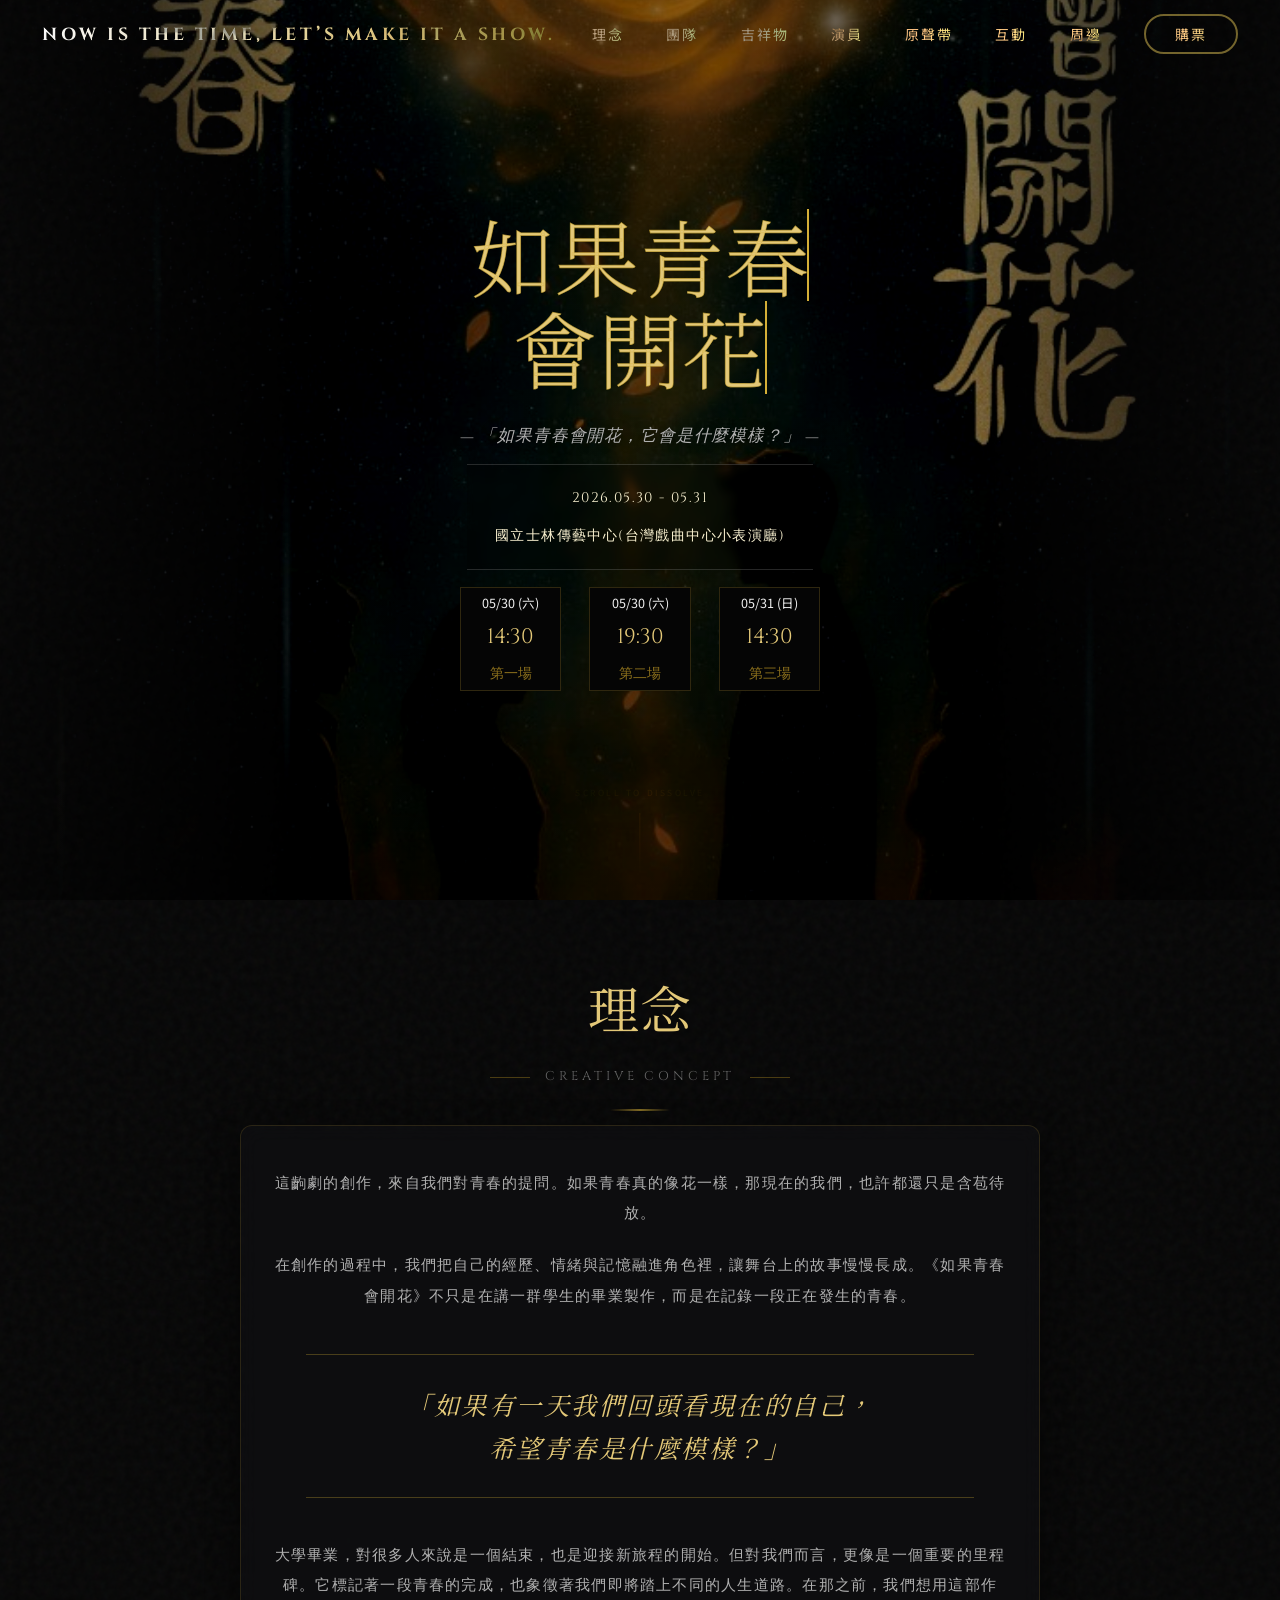
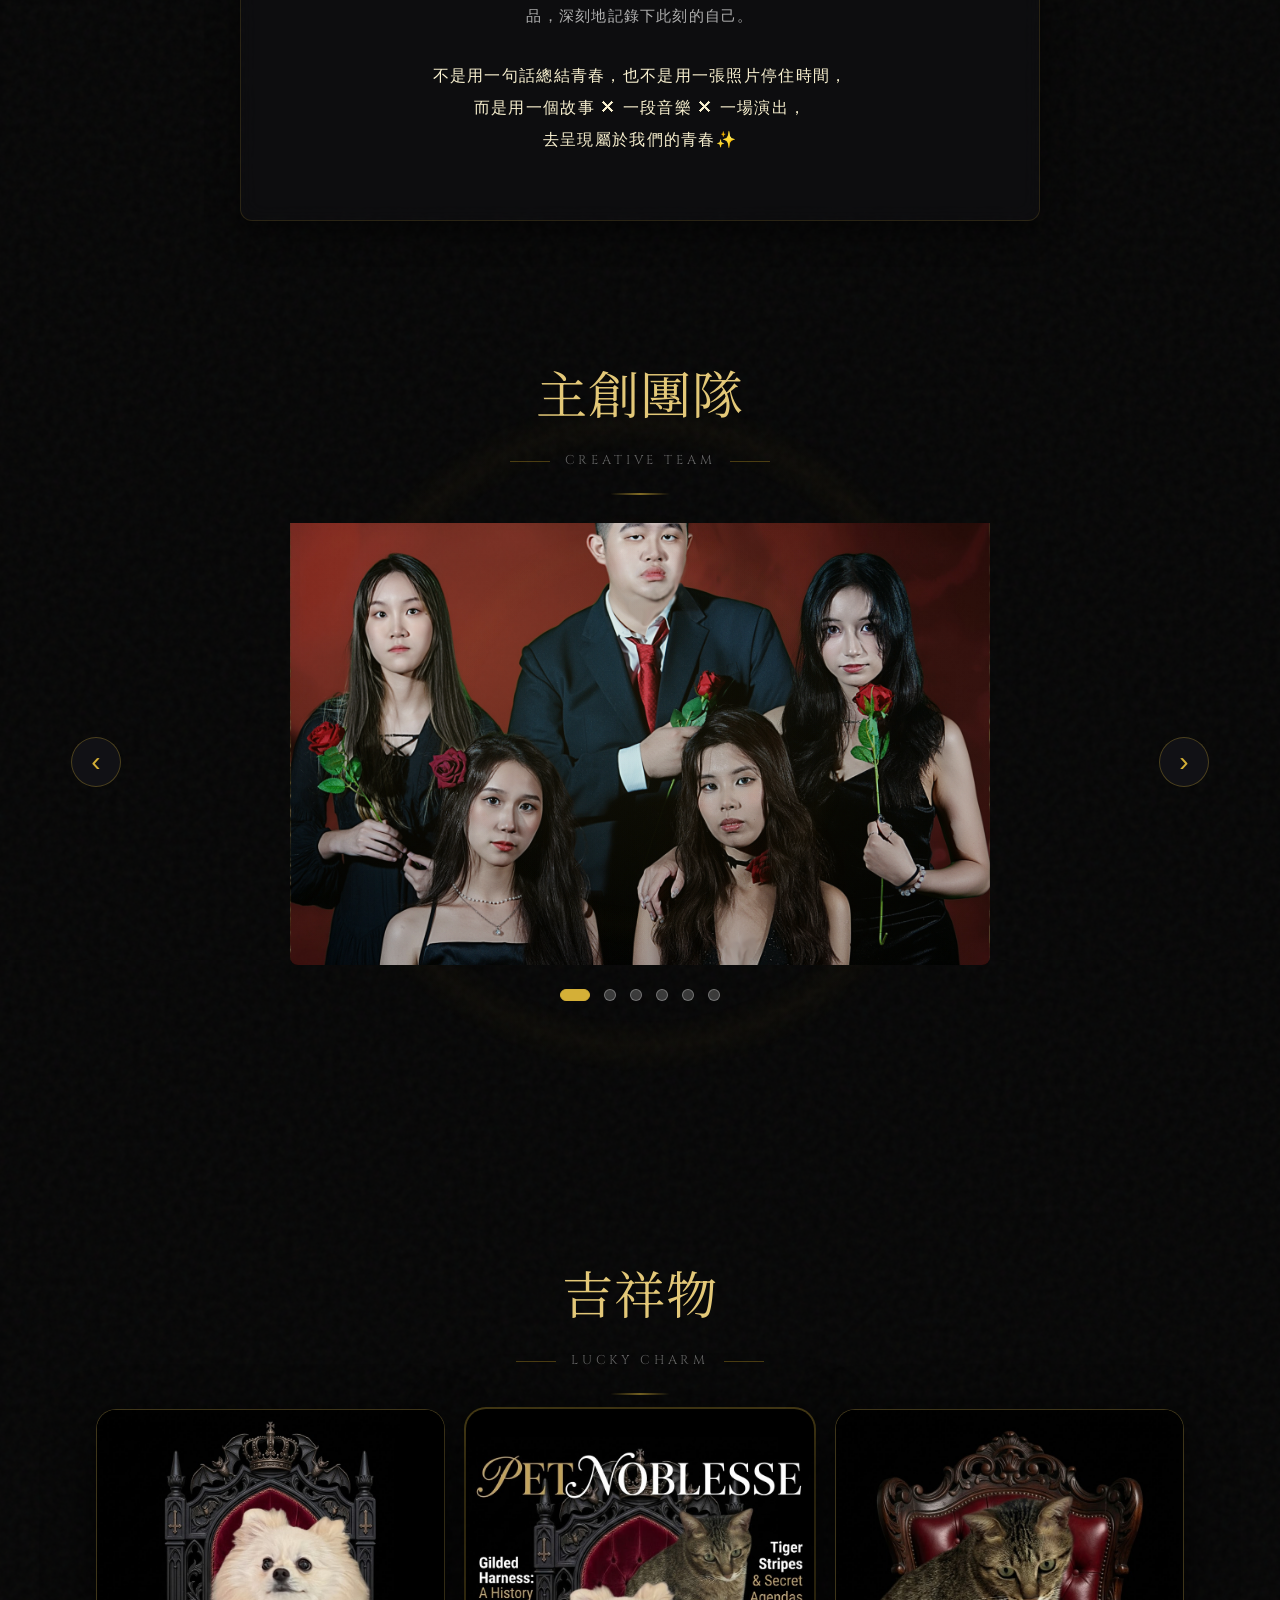
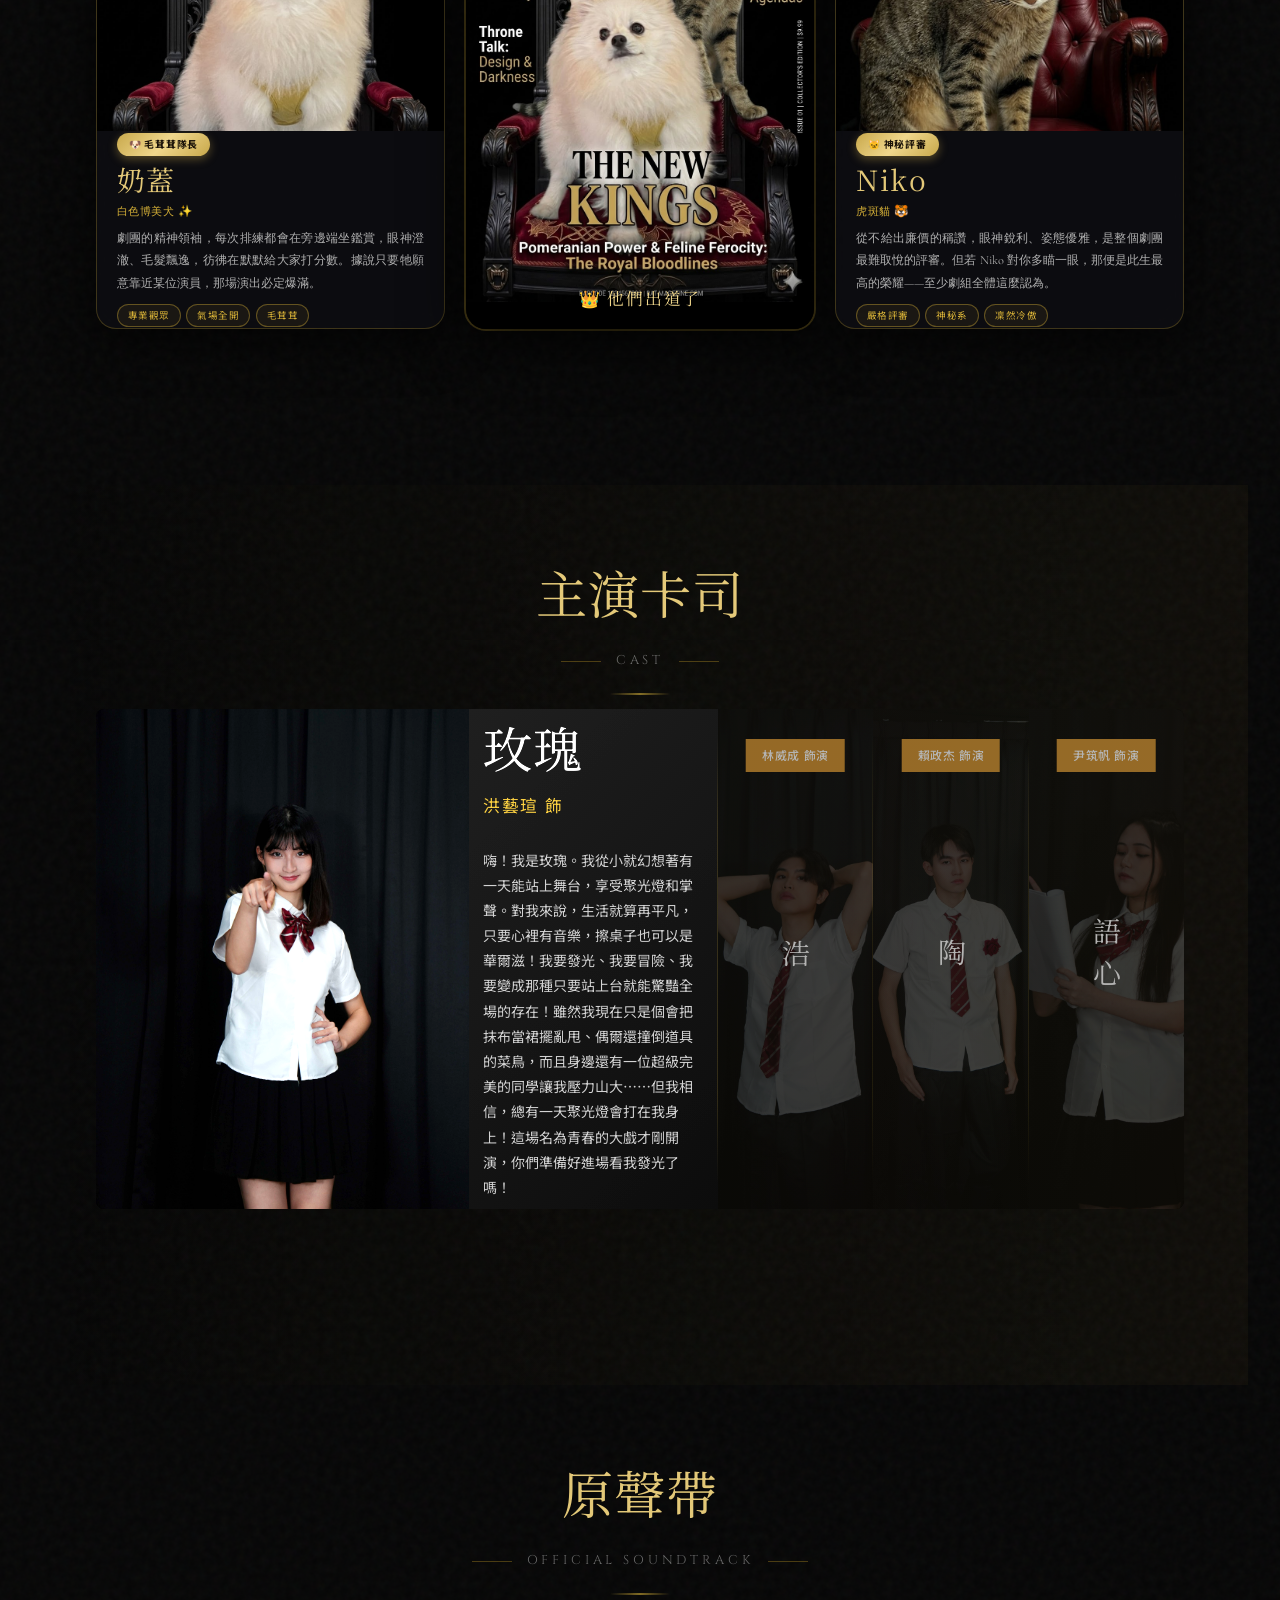
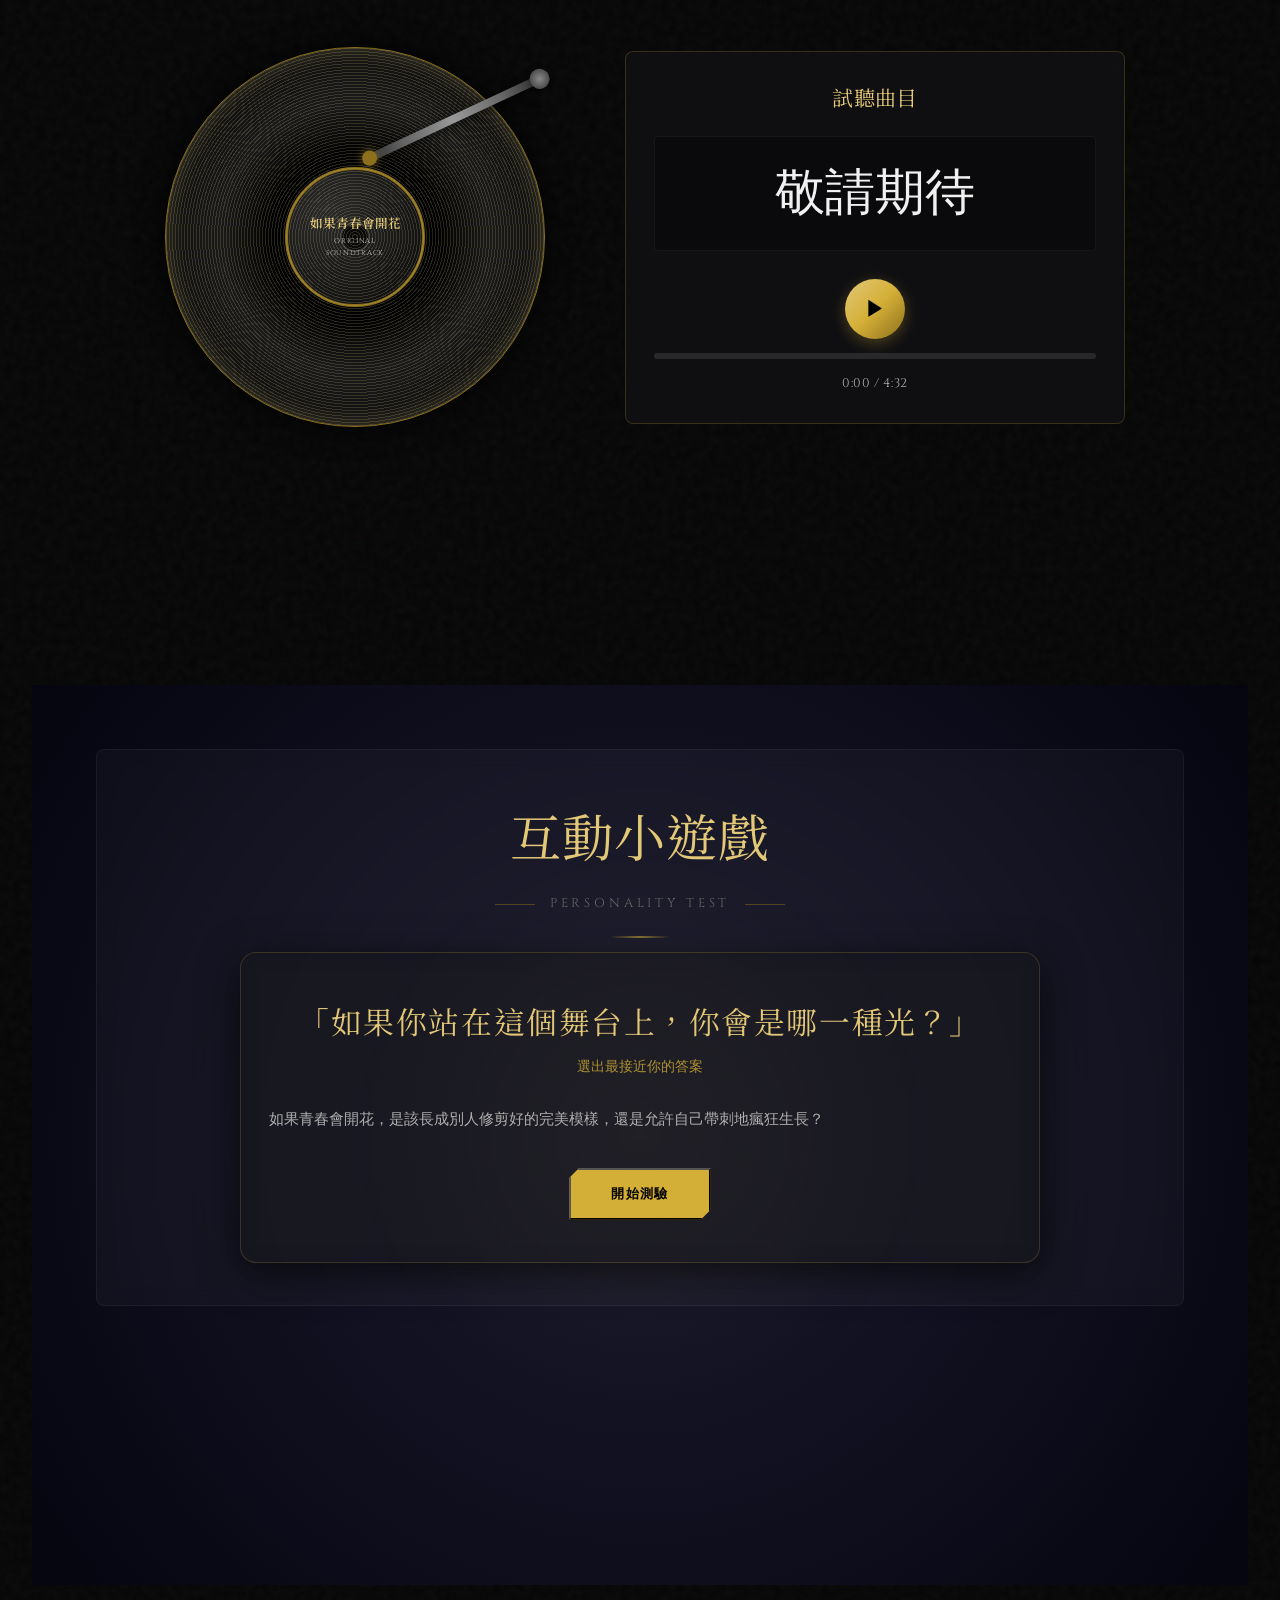
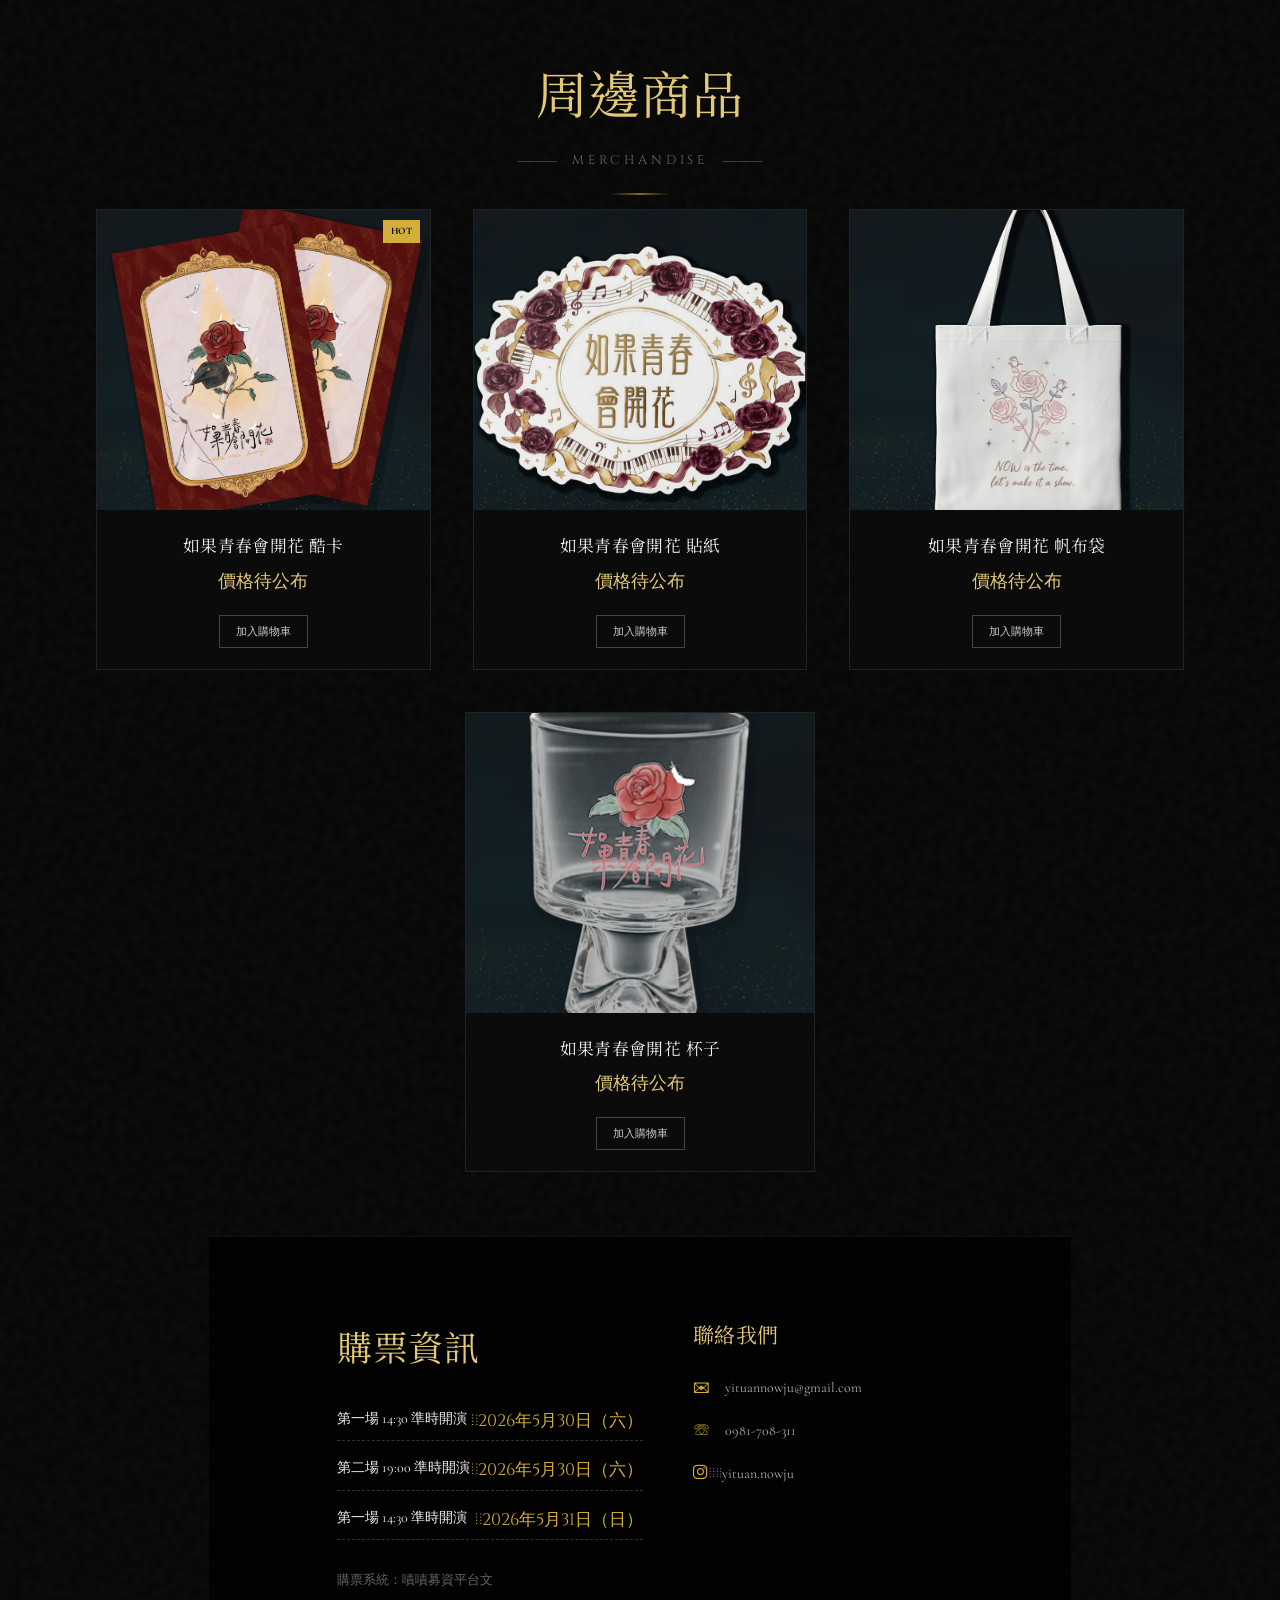
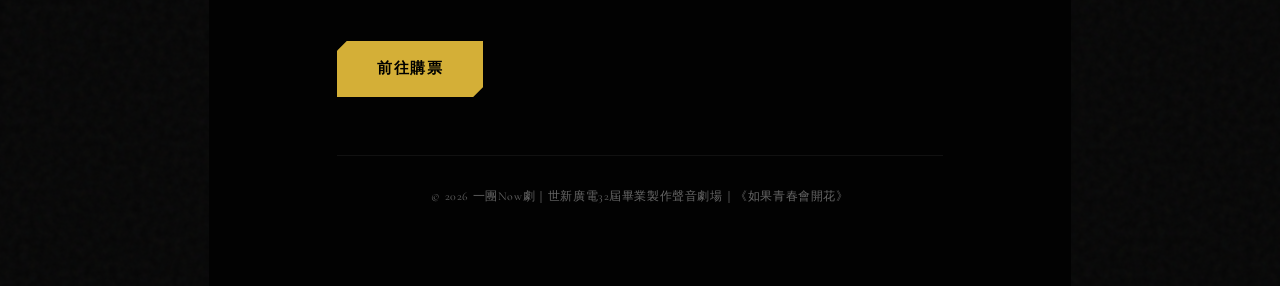
==== commit af324f32: "修正正版A" ====
--- a/index.html
+++ b/index.html
@@ -1,12 +1,15 @@
 <!DOCTYPE html>
 <html lang="zh-TW">
+
 <head>
     <meta charset="UTF-8">
     <meta name="viewport" content="width=device-width, initial-scale=1.0">
     <title>如果青春會開花 | 原創音樂劇</title>
     <link rel="preconnect" href="https://fonts.googleapis.com">
     <link rel="preconnect" href="https://fonts.gstatic.com" crossorigin>
-    <link href="https://fonts.googleapis.com/css2?family=Cinzel:wght@400;700&family=Cormorant+Garamond:ital,wght@0,300;0,400;0,600;1,400&family=Noto+Sans+TC:wght@100;300;400;500&family=Noto+Serif+TC:wght@200;400;600;700&family=Playfair+Display:ital,wght@0,400;0,700;1,400&display=swap" rel="stylesheet">
+    <link
+        href="https://fonts.googleapis.com/css2?family=Cinzel:wght@400;700&family=Cormorant+Garamond:ital,wght@0,300;0,400;0,600;1,400&family=Noto+Sans+TC:wght@100;300;400;500&family=Noto+Serif+TC:wght@200;400;600;700&family=Playfair+Display:ital,wght@0,400;0,700;1,400&display=swap"
+        rel="stylesheet">
     <link rel="stylesheet" href="css/style.css">
     <link rel="stylesheet" href="css/soundtrack.css">
     <link rel="stylesheet" href="css/team-carousel.css">
@@ -14,12 +17,16 @@
     <link rel="stylesheet" href="css/mobile-fixes.css">
     <link rel="stylesheet" href="css/cast-accordion.css">
     <link rel="stylesheet" href="css/quiz.css">
+    <link rel="stylesheet" href="css/mascot.css">
+    <link rel="stylesheet" href="https://cdnjs.cloudflare.com/ajax/libs/font-awesome/6.4.0/css/all.min.css">
     <!-- p5.js for Algorithmic Art -->
     <script src="https://cdnjs.cloudflare.com/ajax/libs/p5.js/1.9.0/p5.min.js"></script>
     <script src="https://glassify.saviru.me/cdn/glassify.js"></script>
-    <link rel="icon" href="images/favicon.ico">
+    <link rel="icon" href="images/flower.ico">
+
 
 </head>
+
 <body>
     <!-- P5.js Background Container -->
     <div id="canvas-container"></div>
@@ -29,12 +36,12 @@
         <ul class="nav-links">
             <li><a href="#idea">理念</a></li>
             <li><a href="#team">團隊</a></li>
-            <!-- <li><a href="#about">劇情</a></li> -->
+            <li><a href="#cute">吉祥物</a></li>
             <li><a href="#cast">演員</a></li>
             <li><a href="#soundtrack">原聲帶</a></li>
             <li><a href="#game">互動</a></li>
             <li><a href="#merch">周邊</a></li>
-            <li><a href="#tickets" class="btn-ticket-nav">購票</a></li>
+            <li><a href="https://s.opentix.life/p/P9c5dd3ac" target="_blank" class="btn-ticket-nav">購票</a></li>
         </ul>
         <div class="hamburger">
             <div class="line"></div>
@@ -60,34 +67,34 @@
             <div class="hero-info">
                 <div class="info-item date">2026.05.30 - 05.31</div>
                 <div class="info-item venue">國立士林傳藝中心(台灣戲曲中心小表演廳)</div>
-        </div>
-             <div class="schedule-grid">
-                 <div class="schedule-item">
-                     <span class="date">05/30 (六)</span>
-                     <span class="time">14:30</span>
-                     <span class="note">第一場</span>
-                 </div>
-                 <div class="schedule-item">
-                     <span class="date">05/30 (六)</span>
-                     <span class="time">19:30</span>
-                     <span class="note">第二場</span>
-                 </div>
-                 <div class="schedule-item">
-                     <span class="date">05/31 (日)</span>
-                     <span class="time">14:30</span>
-                     <span class="note">第三場</span>
-                 </div>
-             </div>
-            </div>
-            <!-- Remove button to focus on scroll interaction for dissolve effect -->
-        </div>
-        
+            </div>
+            <div class="schedule-grid">
+                <div class="schedule-item">
+                    <span class="date">05/30 (六)</span>
+                    <span class="time">14:30</span>
+                    <span class="note">第一場</span>
+                </div>
+                <div class="schedule-item">
+                    <span class="date">05/30 (六)</span>
+                    <span class="time">19:30</span>
+                    <span class="note">第二場</span>
+                </div>
+                <div class="schedule-item">
+                    <span class="date">05/31 (日)</span>
+                    <span class="time">14:30</span>
+                    <span class="note">第三場</span>
+                </div>
+            </div>
+        </div>
+        <!-- Remove button to focus on scroll interaction for dissolve effect -->
+        </div>
+
         <div class="scroll-wrapper">
             <span class="scroll-text">SCROLL TO DISSOLVE</span>
             <div class="scroll-line"></div>
         </div>
 
-        
+
     </header>
 
     <section id="idea" class="container">
@@ -96,17 +103,18 @@
             <p class="section-subtitle">creative concept</p>
             <div class="divider"></div>
         </div>
-        
+
         <div class="idea-content">
             <p>這齣劇的創作，來自我們對青春的提問。如果青春真的像花一樣，那現在的我們，也許都還只是含苞待放。</p>
             <p>在創作的過程中，我們把自己的經歷、情緒與記憶融進角色裡，讓舞台上的故事慢慢長成。《如果青春會開花》不只是在講一群學生的畢業製作，而是在記錄一段正在發生的青春。</p>
-            
+
             <div class="idea-quote">
                 「如果有一天我們回頭看現在的自己，<br>希望青春是什麼模樣？」
             </div>
 
-            <p>大學畢業，對很多人來說是一個結束，也是迎接新旅程的開始。但對我們而言，更像是一個重要的里程碑。它標記著一段青春的完成，也象徵著我們即將踏上不同的人生道路。在那之前，我們想用這部作品，深刻地記錄下此刻的自己。</p>
-            
+            <p>大學畢業，對很多人來說是一個結束，也是迎接新旅程的開始。但對我們而言，更像是一個重要的里程碑。它標記著一段青春的完成，也象徵著我們即將踏上不同的人生道路。在那之前，我們想用這部作品，深刻地記錄下此刻的自己。
+            </p>
+
             <p class="idea-highlight">不是用一句話總結青春，也不是用一張照片停住時間，<br>而是用一個故事 ✕ 一段音樂 ✕ 一場演出，<br>去呈現屬於我們的青春✨</p>
         </div>
     </section>
@@ -117,7 +125,7 @@
             <p class="section-subtitle">Creative Team</p>
             <div class="divider"></div>
         </div>
-        
+
         <div class="team-carousel-container">
             <!-- Team Member Slides -->
             <div class="team-carousel">
@@ -127,17 +135,19 @@
                         <div class="team-group-photo">
                             <!-- Placeholder gray block -->
                             <div class="photo-placeholder">
-                                <img src="images/team/group.png" alt="主創團隊" style="width: 100%; height: 100%; object-fit: cover; object-position: center 20%; background-color: black;">
+                                <img src="images/team/group.png" alt="主創團隊"
+                                    style="width: 100%; height: 100%; object-fit: cover; object-position: center 20%; background-color: black;">
 
                             </div>
-                            
+
                             <!-- Hover overlay mask -->
                             <div class="photo-overlay">
                                 <div class="overlay-content">
                                     <h3>如果青春會開花</h3>
                                     <p class="overlay-subtitle">主創團隊</p>
                                     <div class="overlay-description">
-                                        <p>各位尊敬的股東們好，我們是「NOW劇團」，由一群熱愛戲劇、音樂創作與舞台表演的大四學生組成。大家歷經了一年的努力，打造出這齣原創音樂劇，我們喜歡嘗試，也喜歡挑戰，將生活中的觀察、感受與想像化作故事。在創作中，我們結合戲劇、音樂、影像與社群平台，讓作品不只是舞台上的演出，而是能在更多空間被觀眾感受、討論與分享。或許我們還很年輕，經驗也在累積中，但我們相信，青春就是最強的創作力量💪🏻</p>
+                                        <p>各位尊敬的股東們好，我們是「NOW劇團」，由一群熱愛戲劇、音樂創作與舞台表演的大四學生組成。大家歷經了一年的努力，打造出這齣原創音樂劇，我們喜歡嘗試，也喜歡挑戰，將生活中的觀察、感受與想像化作故事。在創作中，我們結合戲劇、音樂、影像與社群平台，讓作品不只是舞台上的演出，而是能在更多空間被觀眾感受、討論與分享。或許我們還很年輕，經驗也在累積中，但我們相信，青春就是最強的創作力量💪🏻
+                                        </p>
                                     </div>
                                 </div>
                             </div>
@@ -150,7 +160,8 @@
                 <div class="team-slide">
                     <div class="team-photo">
                         <div class="placeholder-visual team-photo-placeholder">
-                            <img src="images/team/team_1.png" alt="鄭惠婷" style="width: 100%; height: 100%; object-fit: cover;">
+                            <img src="images/team/team_1.png" alt="鄭惠婷"
+                                style="width: 100%; height: 100%; object-fit: cover;">
                         </div>
                     </div>
                     <div class="team-info">
@@ -168,7 +179,8 @@
                 <div class="team-slide">
                     <div class="team-photo">
                         <div class="placeholder-visual team-photo-placeholder">
-                            <img src="images/team/team_2.png" alt="呂懿桂" style="width: 100%; height: 100%; object-fit: cover;">
+                            <img src="images/team/team_2.png" alt="呂懿桂"
+                                style="width: 100%; height: 100%; object-fit: cover;">
                         </div>
                     </div>
                     <div class="team-info">
@@ -177,12 +189,12 @@
                         <div class="member-bio">
                             <p>「精確的執行是藝術綻放的基石。」</p>
                             <p>原來廣電系也可以舉音樂劇場？
-這是這一年來我最常聽到的話～
-
-製作人跟舞台設計的工作真的很不一樣，身為舞台設計希望可以花更多經費讓這個舞台更細緻更漂亮，另一方面身為製作人也希望可以多省省錢！
-
-雖然一路上可能會遇到很多困難，
-但在追夢的路上要相信自己永遠是引路人～</p>
+                                這是這一年來我最常聽到的話～
+
+                                製作人跟舞台設計的工作真的很不一樣，身為舞台設計希望可以花更多經費讓這個舞台更細緻更漂亮，另一方面身為製作人也希望可以多省省錢！
+
+                                雖然一路上可能會遇到很多困難，
+                                但在追夢的路上要相信自己永遠是引路人～</p>
                         </div>
                     </div>
                 </div>
@@ -191,7 +203,8 @@
                 <div class="team-slide">
                     <div class="team-photo">
                         <div class="placeholder-visual team-photo-placeholder">
-                            <img src="images/team/team_3.png" alt="黃于珊" style="width: 100%; height: 100%; object-fit: cover;">
+                            <img src="images/team/team_3.png" alt="黃于珊"
+                                style="width: 100%; height: 100%; object-fit: cover;">
                         </div>
                     </div>
                     <div class="team-info">
@@ -208,7 +221,8 @@
                 <div class="team-slide">
                     <div class="team-photo">
                         <div class="placeholder-visual team-photo-placeholder">
-                            <img src="images/team/team_4.png" alt="鄭詠薰" style="width: 100%; height: 100%; object-fit: cover;">
+                            <img src="images/team/team_4.png" alt="鄭詠薰"
+                                style="width: 100%; height: 100%; object-fit: cover;">
                         </div>
                     </div>
                     <div class="team-info">
@@ -218,7 +232,7 @@
                             <p>「連結舞台與觀眾的溫暖橋樑。」</p>
                             <p>大學四年，從轉學開始，一切都重新來過，在劇場的一年裡，有焦慮過，在房間裡獨自一人哭過，也有過“不如就這麼算了”的想法
 
-但停下腳步後繼續前行，不僅有新的收穫，回首看更是發現自己默默走了很長一段路，也很慶幸當時做了這個決定～</p>
+                                但停下腳步後繼續前行，不僅有新的收穫，回首看更是發現自己默默走了很長一段路，也很慶幸當時做了這個決定～</p>
                         </div>
                     </div>
                 </div>
@@ -227,7 +241,8 @@
                 <div class="team-slide">
                     <div class="team-photo">
                         <div class="placeholder-visual team-photo-placeholder">
-                            <img src="images/team/team_5.png" alt="連子荃" style="width: 100%; height: 100%; object-fit: cover;">
+                            <img src="images/team/team_5.png" alt="連子荃"
+                                style="width: 100%; height: 100%; object-fit: cover;">
                         </div>
                     </div>
                     <div class="team-info">
@@ -236,9 +251,9 @@
                         <div class="member-bio">
                             <p>「用聲音編織看不見的情緒網。」</p>
                             <p>八首歌曲，從瘋狂幻想到互相理解。
-這場音樂劇乘載了我們大學四年的點點滴滴，希望各位會喜歡。
-
-P.S.很多首音樂加了一點小巧思，希望有聽出來的你會會心一笑:D</p>
+                                這場音樂劇乘載了我們大學四年的點點滴滴，希望各位會喜歡。
+
+                                P.S.很多首音樂加了一點小巧思，希望有聽出來的你會會心一笑:D</p>
                         </div>
                     </div>
                 </div>
@@ -260,7 +275,88 @@
         </div>
     </section>
 
-    
+    <section id="cute" class="container">
+        <div class="section-title">
+            <h2>吉祥物</h2>
+            <p class="section-subtitle">Lucky charm</p>
+            <div class="divider"></div>
+        </div>
+
+        <!-- Mascot Carousel -->
+        <div class="mascot-carousel-wrapper">
+            <div class="mascot-carousel" id="mascot-carousel">
+
+                <!-- Slide 0: 奶蓋 (左欄) -->
+                <div class="mascot-slide" data-slide="0">
+                    <div class="mascot-slide-card">
+                        <div class="mascot-slide-img-wrap">
+                            <div class="mascot-paw paw-tl">🐾</div>
+                            <div class="mascot-paw paw-br">🐾</div>
+                            <img src="images/cute_friend/dog.jpg" alt="奶蓋 博美犬吉祥物" class="mascot-slide-img">
+                        </div>
+                        <div class="mascot-slide-info">
+                            <div class="mascot-badge">🐶 毛茸茸隊長</div>
+                            <h3 class="mascot-name">奶蓋</h3>
+                            <p class="mascot-species">白色博美犬 ✨</p>
+                            <p class="mascot-bio">劇團的精神領袖，每次排練都會在旁邊端坐鑑賞，眼神澄澈、毛髮飄逸，彷彿在默默給大家打分數。據說只要牠願意靠近某位演員，那場演出必定爆滿。
+                            </p>
+                            <div class="mascot-tags">
+                                <span class="mascot-tag">專業觀眾</span>
+                                <span class="mascot-tag">氣場全開</span>
+                                <span class="mascot-tag">毛茸茸</span>
+                            </div>
+                        </div>
+                    </div>
+                </div>
+
+                <!-- Slide 1: Magazine Cover (中欄 active) -->
+                <div class="mascot-slide active" data-slide="1">
+                    <div class="mascot-slide-cover">
+                        <img src="images/cute_friend/magzin.jpg" alt="Pet Noblesse 封面" class="mascot-cover-img">
+                        <div class="cover-overlay">
+                            <p class="cover-caption">👑 他們出道了</p>
+                        </div>
+                    </div>
+                </div>
+
+                <!-- Slide 2: Niko (右欄) -->
+                <div class="mascot-slide" data-slide="2">
+                    <div class="mascot-slide-card">
+                        <div class="mascot-slide-img-wrap">
+                            <div class="mascot-paw paw-tl">🐾</div>
+                            <div class="mascot-paw paw-br">🐾</div>
+                            <img src="images/cute_friend/cat.jpg" alt="Niko 虎斑貓吉祥物" class="mascot-slide-img">
+                        </div>
+                        <div class="mascot-slide-info">
+                            <div class="mascot-badge">🐱 神秘評審</div>
+                            <h3 class="mascot-name">Niko</h3>
+                            <p class="mascot-species">虎斑貓 🐯</p>
+                            <p class="mascot-bio">從不給出廉價的稱讚，眼神銳利、姿態優雅，是整個劇團最難取悅的評審。但若 Niko
+                                對你多瞄一眼，那便是此生最高的榮耀——至少劇組全體這麼認為。</p>
+                            <div class="mascot-tags">
+                                <span class="mascot-tag">嚴格評審</span>
+                                <span class="mascot-tag">神秘系</span>
+                                <span class="mascot-tag">凜然冷傲</span>
+                            </div>
+                        </div>
+                    </div>
+                </div>
+
+            </div><!-- /.mascot-carousel -->
+
+            <!-- Nav Arrows -->
+            <button class="mascot-nav mascot-prev" id="mascot-prev" aria-label="上一張">‹</button>
+            <button class="mascot-nav mascot-next" id="mascot-next" aria-label="下一張">›</button>
+
+            <!-- Dots -->
+            <div class="mascot-dots">
+                <button class="mascot-dot" data-index="0" aria-label="奶蓋"></button>
+                <button class="mascot-dot active" data-index="1" aria-label="封面"></button>
+                <button class="mascot-dot" data-index="2" aria-label="Niko"></button>
+            </div>
+        </div><!-- /.mascot-carousel-wrapper -->
+    </section>
+
 
     <!-- Cast (Updated with Placeholders) -->
     <section id="cast" class="container dark-pattern-bg">
@@ -274,7 +370,7 @@
             <div class="accordion-card active" data-cast="1">
                 <img src="images/actor/actor_1.jpg" alt="洪藝瑄飾演玫瑰" class="card-bg-image">
                 <div class="card-narrow">
-                                            <div class="cast-label">洪藝瑄 飾演<br></div>
+                    <div class="cast-label">洪藝瑄 飾演<br></div>
 
                     <div class="narrow-content">
                         <div class="cast-name-vertical">玫瑰</div>
@@ -284,7 +380,9 @@
                     <div class="expanded-info" data-actor="actor_1">
                         <h3 class="cast-name-large">玫瑰</h3>
                         <p class="cast-role-large">洪藝瑄 飾</p>
-                        <p class="cast-description">嗨！我是玫瑰。我從小就幻想著有一天能站上舞台，享受聚光燈和掌聲。對我來說，生活就算再平凡，只要心裡有音樂，擦桌子也可以是華爾滋！我要發光、我要冒險、我要變成那種只要站上台就能驚豔全場的存在！雖然我現在只是個會把抹布當裙擺亂甩、偶爾還撞倒道具的菜鳥，而且身邊還有一位超級完美的同學讓我壓力山大⋯⋯但我相信，總有一天聚光燈會打在我身上！這場名為青春的大戲才剛開演，你們準備好進場看我發光了嗎！</p>
+                        <p class="cast-description">
+                            嗨！我是玫瑰。我從小就幻想著有一天能站上舞台，享受聚光燈和掌聲。對我來說，生活就算再平凡，只要心裡有音樂，擦桌子也可以是華爾滋！我要發光、我要冒險、我要變成那種只要站上台就能驚豔全場的存在！雖然我現在只是個會把抹布當裙擺亂甩、偶爾還撞倒道具的菜鳥，而且身邊還有一位超級完美的同學讓我壓力山大⋯⋯但我相信，總有一天聚光燈會打在我身上！這場名為青春的大戲才剛開演，你們準備好進場看我發光了嗎！
+                        </p>
                     </div>
                 </div>
             </div>
@@ -293,7 +391,7 @@
             <div class="accordion-card" data-cast="2">
                 <img src="images/actor/actor_2.jpg" alt="林威成飾演浩" class="card-bg-image">
                 <div class="card-narrow">
-                                            <div class="cast-label">林威成 飾演<br></div>
+                    <div class="cast-label">林威成 飾演<br></div>
 
                     <div class="narrow-content">
                         <div class="cast-name-vertical">浩</div>
@@ -303,7 +401,9 @@
                     <div class="expanded-info" data-actor="actor_2">
                         <h3 class="cast-name-large">浩</h3>
                         <p class="cast-role-large">林威成 飾</p>
-                        <p class="cast-description">嗨，我是浩。老實說，我不懂為什麼大家都要把事情搞得那麼複雜。我對什麼「燃燒夢想」沒太大興趣，我只求安安穩穩排完戲、不扣分、準時畢業，然後去找份朝九晚五的穩定工作。我這個人比較務實，與其為了幾度角的動作吵架，不如早點把便當吃完。我常常翻白眼，覺得這群藝術家真的很瘋又愛做夢。夾在這中間，我這平淡的大學生涯，真的能安安穩穩演到最後嗎？我深感懷疑⋯</p>
+                        <p class="cast-description">
+                            嗨，我是浩。老實說，我不懂為什麼大家都要把事情搞得那麼複雜。我對什麼「燃燒夢想」沒太大興趣，我只求安安穩穩排完戲、不扣分、準時畢業，然後去找份朝九晚五的穩定工作。我這個人比較務實，與其為了幾度角的動作吵架，不如早點把便當吃完。我常常翻白眼，覺得這群藝術家真的很瘋又愛做夢。夾在這中間，我這平淡的大學生涯，真的能安安穩穩演到最後嗎？我深感懷疑⋯
+                        </p>
                     </div>
                 </div>
             </div>
@@ -312,7 +412,7 @@
             <div class="accordion-card " data-cast="3">
                 <img src="images/actor/actor_3.jpg" alt="賴政杰飾演陶" class="card-bg-image">
                 <div class="card-narrow">
-                                            <div class="cast-label">賴政杰 飾演<br></div>
+                    <div class="cast-label">賴政杰 飾演<br></div>
 
                     <div class="narrow-content">
                         <div class="cast-name-vertical">陶</div>
@@ -322,7 +422,9 @@
                     <div class="expanded-info" data-actor="actor_3">
                         <h3 class="cast-name-large">陶</h3>
                         <p class="cast-role-large">賴政杰 飾</p>
-                        <p class="cast-description">大家好，我是陶。在我的世界裡，沒有「差不多」這三個字。舞台是一張乾淨的白紙，必須用最精準的線條去勾勒。這次的畢業製作，我渴望打造出一個毫無瑕疵的作品。很多人覺得表演是瘋狂的宣洩，但我認為，真正的專業來自優雅的控制與絕對的自律。面對這群還搞不清楚狀況、隨時會暴走的團隊，我有自信能把他們雕琢成最完美的形狀。這齣戲的標準答案究竟是什麼？進劇場，你們來親眼見證！</p>
+                        <p class="cast-description">
+                            大家好，我是陶。在我的世界裡，沒有「差不多」這三個字。舞台是一張乾淨的白紙，必須用最精準的線條去勾勒。這次的畢業製作，我渴望打造出一個毫無瑕疵的作品。很多人覺得表演是瘋狂的宣洩，但我認為，真正的專業來自優雅的控制與絕對的自律。面對這群還搞不清楚狀況、隨時會暴走的團隊，我有自信能把他們雕琢成最完美的形狀。這齣戲的標準答案究竟是什麼？進劇場，你們來親眼見證！
+                        </p>
                     </div>
                 </div>
             </div>
@@ -331,7 +433,7 @@
             <div class="accordion-card" data-cast="4">
                 <img src="images/actor/actor_4.jpg" alt="尹筑帆飾演語心" class="card-bg-image">
                 <div class="card-narrow">
-                                            <div class="cast-label">尹筑帆 飾演<br></div>
+                    <div class="cast-label">尹筑帆 飾演<br></div>
 
                     <div class="narrow-content">
                         <div class="cast-name-vertical">語心</div>
@@ -341,25 +443,27 @@
                     <div class="expanded-info" data-actor="actor_4">
                         <h3 class="cast-name-large">語心</h3>
                         <p class="cast-role-large">尹筑帆 飾</p>
-                        <p class="cast-description">所有人注意！我是這齣戲的舞監。我的工作目標非常明確，在預算徹底燒光，或場地超時被罰錢之前，把這群失控的演員平安推上台。在排練室，別跟我談什麼浪漫和靈魂，我只看行事曆和進度表。一個隨時想加戲的浮誇女主角、一個只想準時下班的薪水小偷，加上一個要求絕對精確的瘋狂完美主義。距離首演時間越來越近，這齣充滿混亂與尷尬的畢製舞台劇場，究竟會是一場災難，還是奇蹟⋯？買張票進來，你們就知道了！</p>
-                    </div>
-                </div>
-            </div>
-
-
-        </div>
-                        <!-- Mobile Navigation (Only visible on small screens) -->
-            <div class="cast-mobile-nav">
-                <button class="cast-nav-btn cast-prev" aria-label="上一位">‹</button>
-                <div class="cast-indicators">
-                    <div class="cast-dot active" data-index="0"></div>
-                    <div class="cast-dot" data-index="1"></div>
-                    <div class="cast-dot" data-index="2"></div>
-                    <div class="cast-dot" data-index="3"></div>
-                </div>
-                <button class="cast-nav-btn cast-next" aria-label="下一位">›</button>
-            </div>
-            
+                        <p class="cast-description">
+                            所有人注意！我是這齣戲的舞監。我的工作目標非常明確，在預算徹底燒光，或場地超時被罰錢之前，把這群失控的演員平安推上台。在排練室，別跟我談什麼浪漫和靈魂，我只看行事曆和進度表。一個隨時想加戲的浮誇女主角、一個只想準時下班的薪水小偷，加上一個要求絕對精確的瘋狂完美主義。距離首演時間越來越近，這齣充滿混亂與尷尬的畢製舞台劇場，究竟會是一場災難，還是奇蹟⋯？買張票進來，你們就知道了！
+                        </p>
+                    </div>
+                </div>
+            </div>
+
+
+        </div>
+        <!-- Mobile Navigation (Only visible on small screens) -->
+        <div class="cast-mobile-nav">
+            <button class="cast-nav-btn cast-prev" aria-label="上一位">‹</button>
+            <div class="cast-indicators">
+                <div class="cast-dot active" data-index="0"></div>
+                <div class="cast-dot" data-index="1"></div>
+                <div class="cast-dot" data-index="2"></div>
+                <div class="cast-dot" data-index="3"></div>
+            </div>
+            <button class="cast-nav-btn cast-next" aria-label="下一位">›</button>
+        </div>
+
     </section>
 
 
@@ -371,7 +475,7 @@
             <p class="section-subtitle">Official Soundtrack</p>
             <div class="divider"></div>
         </div>
-        
+
         <div class="soundtrack-container">
             <!-- Vinyl Record -->
             <div class="vinyl-wrapper">
@@ -385,15 +489,16 @@
                 <!-- Turntable Arm -->
                 <div class="turntable-arm"></div>
             </div>
-            
+
             <!-- Audio Player -->
             <div class="audio-player">
                 <h3>試聽曲目</h3>
                 <div class="track-list">
-                    <div class="track-item" data-track="0" style="display: flex;justify-content: center;align-items: center;font-size: 50px;">
+                    <div class="track-item" data-track="0"
+                        style="display: flex;justify-content: center;align-items: center;font-size: 50px;">
                         敬請期待
                     </div>
-                    
+
 
                     <!-- <div class="track-item active" data-track="0">
                         <span class="track-number">01</span>
@@ -411,7 +516,7 @@
                         <span class="track-duration">4:18</span>
                     </div> -->
                 </div>
-                
+
                 <div class="player-controls">
                     <button class="control-btn" id="play-pause-btn">
                         <span class="play-icon">▶</span>
@@ -424,7 +529,7 @@
                         <span class="current-time">0:00</span> / <span class="total-time">4:32</span>
                     </div>
                 </div>
-                
+
                 <!-- Hidden audio element (in production, use real audio files) -->
                 <audio id="soundtrack-audio" preload="metadata">
                     <!-- These are placeholder paths - replace with actual audio files -->
@@ -432,7 +537,7 @@
                 </audio>
             </div>
         </div>
-    </section>  
+    </section>
 
     <!-- Interactive Game -->
     <section id="game" class="container game-section">
@@ -442,7 +547,7 @@
                 <p class="section-subtitle">Personality Test</p>
                 <div class="divider"></div>
             </div>
-            
+
             <div id="quiz-area" class="quiz-glass-panel">
                 <!-- 測驗首頁 -->
                 <div id="quiz-intro">
@@ -453,7 +558,7 @@
                     </div>
                     <button id="start-quiz-btn" class="btn-main shine-effect">開始測驗</button>
                 </div>
-                
+
                 <!-- 測驗問題區 -->
                 <div id="quiz-question-container" class="hidden">
                     <div class="quiz-progress">
@@ -491,7 +596,8 @@
             <!-- Product 1: 酷卡 -->
             <div class="product">
                 <div class="prod-img-box">
-                    <img src="images/product/p_1.png" alt="如果青春會開花 酷卡" style="width:100%; height:100%; object-fit:cover;">
+                    <img src="images/product/p_1.png" alt="如果青春會開花 酷卡"
+                        style="width:100%; height:100%; object-fit:cover;">
                     <div class="prod-tag">HOT</div>
                 </div>
                 <div class="prod-info">
@@ -504,7 +610,8 @@
             <!-- Product 2: 貼紙 -->
             <div class="product">
                 <div class="prod-img-box">
-                    <img src="images/product/p_2.png" alt="如果青春會開花 貼紙" style="width:100%; height:100%; object-fit:cover;">
+                    <img src="images/product/p_2.png" alt="如果青春會開花 貼紙"
+                        style="width:100%; height:100%; object-fit:cover;">
                 </div>
                 <div class="prod-info">
                     <h4>如果青春會開花 貼紙</h4>
@@ -516,7 +623,8 @@
             <!-- Product 3: 帆布袋 -->
             <div class="product">
                 <div class="prod-img-box">
-                    <img src="images/product/p_4.png" alt="如果青春會開花 帆布袋" style="width:100%; height:100%; object-fit:cover;">
+                    <img src="images/product/p_4.png" alt="如果青春會開花 帆布袋"
+                        style="width:100%; height:100%; object-fit:cover;">
                 </div>
                 <div class="prod-info">
                     <h4>如果青春會開花 帆布袋</h4>
@@ -528,7 +636,8 @@
             <!-- Product 4: 杯子 -->
             <div class="product">
                 <div class="prod-img-box">
-                    <img src="images/product/p_3.png" alt="如果青春會開花 杯子" style="width:100%; height:100%; object-fit:cover;">
+                    <img src="images/product/p_3.png" alt="如果青春會開花 杯子"
+                        style="width:100%; height:100%; object-fit:cover;">
                 </div>
                 <div class="prod-info">
                     <h4>如果青春會開花 杯子</h4>
@@ -547,51 +656,47 @@
                 <div class="ticket-details">
                     <div class="price-row">
                         <span class="zone">第一場 14:30 準時開演</span>
-                        <span class="price">2026年5月30日（六）</span>
+                        <span class="price">⠀2026年5月30日（六）</span>
                     </div>
                     <div class="price-row">
                         <span class="zone">第二場 19:00 準時開演</span>
-                        <span class="price">2026年5月30日（六）</span>
+                        <span class="price">⠀2026年5月30日（六）</span>
                     </div>
                     <div class="price-row">
                         <span class="zone">第一場 14:30 準時開演</span>
-                        <span class="price">2026年5月31日（日）</span>
+                        <span class="price">⠀2026年5月31日（日）</span>
                     </div>
 
                 </div>
                 <p class="system-note">購票系統：嘖嘖募資平台文</p>
-                <a href="#" class="btn-main big-btn shine-effect">前往購票</a>
-            </div>
-            
+                <a href="https://s.opentix.life/p/P9c5dd3ac" target="_blank"
+                    class="btn-main big-btn shine-effect">前往購票</a>
+            </div>
+
             <div class="contact-info">
                 <h3>聯絡我們</h3>
                 <div class="contact-item">
-                    <span class="icon">✉</span> contact@bloomingyouth.tw
+                    <span class="icon">✉</span> yituannowju@gmail.com
                 </div>
                 <div class="contact-item">
-                    <span class="icon">☏</span> 02-1234-5678
-                </div>
-                <div class="socials">
-                    <a href="#" class="social-link">Facebook</a>
-                    <a href="#" class="social-link">Instagram</a>
-                    <a href="#" class="social-link">YouTube</a>
-                </div>
-            </div>
-        </div>
-        
+                    <span class="icon">☏</span> 0981-708-311
+                </div>
+                <div class="contact-item">
+                    <a href="https://www.instagram.com/yituan.nowju?igsh=cDBibnhhdWd5eTZr" target="_blank"><span
+                            class="icon"><i class="fa-brands fa-instagram"></i></span>⠀⠀yituan.nowju</a>
+                </div>
+            </div>
+        </div>
+
         <div class="footer-bottom">
             <div class="copyright">
-                &copy; 2026 如果青春會開花製作委員會 All Rights Reserved.
+                &copy; 2026 一團Now劇｜世新廣電32屆畢業製作聲音劇場｜《如果青春會開花》
             </div>
         </div>
     </footer>
 
     <!-- Scripts -->
-     <glassi-fy     mode="super" 
-    scale="60" 
-    blur="2" 
-    frequency="1.02" 
-    octaves="4"></glassi-fy>
+    <glassi-fy mode="super" scale="60" blur="2" frequency="1.02" octaves="4"></glassi-fy>
     <script src="https://cdnjs.cloudflare.com/ajax/libs/gsap/3.12.2/gsap.min.js"></script>
     <script src="https://cdnjs.cloudflare.com/ajax/libs/gsap/3.12.2/ScrollTrigger.min.js"></script>
     <script src="https://unpkg.com/page-flip/dist/js/page-flip.browser.js"></script>
@@ -601,5 +706,7 @@
     <script src="js/mobile-menu.js"></script>
     <script src="js/cast-accordion.js"></script>
     <script src="js/quiz.js"></script>
+    <script src="js/mascot-carousel.js"></script>
 </body>
+
 </html>
--- a/css/mobile-fixes.css
+++ b/css/mobile-fixes.css
@@ -89,7 +89,7 @@
         justify-content: center;
         align-items: center;
         gap: 2rem;
-        z-index: 999;
+        z-index: 9999;
         padding: 2rem;
         box-sizing: border-box;
     }
@@ -164,13 +164,52 @@
         padding: 0.5rem;
     }
 
-    /* 确保所有 container 不溢出 */
+    /* 每個 container 占滿一個螢幕高度並垂直置中 */
     .container {
         width: 100%;
         max-width: 100vw;
+        /* svh = small viewport height，排除 iOS 位址列影響 */
+        min-height: 100svh;
+        min-height: 100vh;
+        /* fallback */
         padding: 60px 5% !important;
         box-sizing: border-box;
         overflow-x: hidden;
+        /* 讓內容垂直居中 */
+        display: flex;
+        flex-direction: column;
+        justify-content: center;
+    }
+
+    .cast-name-large {
+        font-size: clamp(1.2rem, 6vw, 2.5rem) !important;
+    }
+
+    .expanded-info {
+        gap: 0.5rem;
+    }
+
+    .cast-role-large {
+        font-size: clamp(1rem, 2.5vw, 1rem) !important;
+    }
+
+    .cast-description {
+        font-size: clamp(1rem, 2.5vw, 1rem);
+    }
+
+    /* 互動遊戲區：內容可能超出螢幕，允許縱向捲動 */
+    .game-section {
+        overflow-y: auto;
+        align-items: stretch;
+    }
+
+    /* hero header 也占滿螢幕 */
+    header#hero {
+        min-height: 100svh;
+        min-height: 100vh;
+        display: flex;
+        flex-direction: column;
+        justify-content: center;
     }
 
     /* Section titles */
@@ -257,7 +296,8 @@
     }
 
     .container {
-        padding: 80px 8% !important;
+        padding: 10px 8% !important;
+        margin-top: 4rem;
     }
 
     nav {
@@ -294,14 +334,18 @@
 
 /* Team Section Mobile Popup & Interactions */
 @media (max-width: 768px) {
+
     /* 1. team-group-photo ONLY show text details */
     .team-group-photo {
         height: auto !important;
         background: transparent !important;
     }
+
     .team-group-photo .photo-placeholder {
-        display: none !important; /* Hide center image placeholder */
-    }
+        display: none !important;
+        /* Hide center image placeholder */
+    }
+
     .team-group-photo .photo-overlay {
         position: relative !important;
         opacity: 1 !important;
@@ -309,14 +353,17 @@
         padding: 0 !important;
         pointer-events: auto !important;
     }
+
     .team-group-photo .overlay-content {
         transform: none !important;
         padding-top: 0 !important;
         max-width: 100% !important;
     }
+
     .team-group-slide .photo-hint {
         display: none !important;
     }
+
     .team-group-slide .team-group-photo-wrapper {
         gap: 0 !important;
     }
@@ -330,6 +377,7 @@
         min-height: auto !important;
         padding: 1rem 0 !important;
     }
+
     .team-slide:not(.team-group-slide) .team-photo {
         width: 80% !important;
         flex: 0 0 auto !important;
@@ -338,18 +386,21 @@
         margin: 0 auto;
         cursor: pointer;
     }
+
     .team-slide:not(.team-group-slide) .team-info {
         align-items: center !important;
         text-align: center !important;
         gap: 0.8rem !important;
     }
+
     .team-slide:not(.team-group-slide) .role-badge {
         align-self: center !important;
     }
-    
+
     /* 3. Initial state: hide bio */
     .team-slide:not(.team-group-slide) .member-bio {
-        display: none !important; /* Forces hide initially */
+        display: none !important;
+        /* Forces hide initially */
     }
 
     /* 4. Click hint on photo */
@@ -367,7 +418,7 @@
         pointer-events: none;
         opacity: 0.9;
         font-family: 'Noto Sans TC', sans-serif;
-        box-shadow: 0 2px 5px rgba(0,0,0,0.3);
+        box-shadow: 0 2px 5px rgba(0, 0, 0, 0.3);
     }
 
     /* 5. "Pop-up" active state for bio */
@@ -385,7 +436,7 @@
         padding: 2.5rem 1.5rem 1.5rem;
         border-radius: 12px;
         z-index: 10000;
-        box-shadow: 0 10px 40px rgba(0,0,0,0.8);
+        box-shadow: 0 10px 40px rgba(0, 0, 0, 0.8);
         text-align: left !important;
         flex-direction: column;
         gap: 1rem;
@@ -408,8 +459,15 @@
     }
 
     @keyframes bioPop {
-        0% { opacity: 0; transform: translate(-50%, -45%) scale(0.95); }
-        100% { opacity: 1; transform: translate(-50%, -50%) scale(1); }
+        0% {
+            opacity: 0;
+            transform: translate(-50%, -45%) scale(0.95);
+        }
+
+        100% {
+            opacity: 1;
+            transform: translate(-50%, -50%) scale(1);
+        }
     }
 
     /* Fixed overlay backdrop */
@@ -422,6 +480,7 @@
         height: 100vh;
         z-index: 9999;
     }
+
     .bio-backdrop.show {
         display: block;
     }
--- a/css/cast-accordion.css
+++ b/css/cast-accordion.css
@@ -119,7 +119,8 @@
     width: 100%;
     height: 100%;
     object-fit: cover;
-    object-position: center 60%; /* 將圖片位置向上移動 20% */
+    object-position: center 60%;
+    /* 將圖片位置向上移動 20% */
 }
 
 .expanded-info {
@@ -129,7 +130,7 @@
     display: flex;
     flex-direction: column;
     justify-content: center;
-    gap: 1.5rem;
+    gap: 1rem;
     position: relative;
     opacity: 0;
     transition: opacity 1.6s ease;
@@ -270,7 +271,8 @@
 @media (max-width: 768px) {
     .cast-accordion {
         position: relative;
-        display: block; /* Change from flex to block */
+        display: block;
+        /* Change from flex to block */
         height: 650px;
         min-height: auto;
     }
@@ -296,7 +298,8 @@
     }
 
     .card-narrow {
-        display: none !important; /* Hide narrow vertical label */
+        display: none !important;
+        /* Hide narrow vertical label */
     }
 
     .card-expanded {
@@ -309,6 +312,7 @@
         width: 100%;
         height: 50%;
     }
+
     .expanded-image img {
         object-position: center 30%;
     }
@@ -318,7 +322,8 @@
         width: 100%;
         height: 50%;
         padding: 1.5rem !important;
-        padding-bottom: 70px !important; /* Make room for navigation */
+        padding-bottom: 70px !important;
+        /* Make room for navigation */
         overflow-y: auto;
     }
 
@@ -355,7 +360,8 @@
         justify-content: center;
         align-items: center;
         gap: 1.5rem;
-        z-index: 20; /* Above cards */
+        z-index: 20;
+        /* Above cards */
         padding: 0 1rem;
     }
 
@@ -399,10 +405,12 @@
     .cast-accordion {
         height: 550px;
     }
+
     .expanded-image {
         flex: 0 0 45%;
         height: 45%;
     }
+
     .expanded-info {
         flex: 0 0 55%;
         height: 55%;
--- a/css/quiz.css
+++ b/css/quiz.css
@@ -1,157 +1,295 @@
-/* --- Quiz Game Section Styles --- */
-.quiz-glass-panel {
-    max-width: 800px;
-    margin: 0 auto;
-    padding: 3rem 2rem;
-    background: rgba(20, 20, 25, 0.6);
-    border: 1px solid rgba(212, 175, 55, 0.2);
-    border-radius: 16px;
-    backdrop-filter: blur(12px);
-    box-shadow: 0 10px 40px rgba(0, 0, 0, 0.6);
-    text-align: center;
-    position: relative;
-    z-index: 10;
-    transition: all 0.3s ease;
-}
-
-.quiz-title {
-    font-family: var(--font-serif-cn);
-    font-size: clamp(1.5rem, 3vw, 2.2rem);
-    color: var(--gold-300);
-    margin-bottom: 0.5rem;
-    letter-spacing: 0.05em;
-}
-
-.quiz-subtitle {
-    font-size: 1rem;
-    color: var(--gold-500);
-    margin-bottom: 2rem;
-    opacity: 0.8;
-}
-
-.quiz-description {
-    text-align: left;
-    color: var(--text-secondary);
-    font-size: 1.05rem;
-    line-height: 1.8;
-    margin-bottom: 2.5rem;
-}
-
-.quiz-description p {
-    margin-bottom: 1rem;
-}
-
-.quiz-description p:last-child {
-    margin-bottom: 0;
-}
-
-/* Question Area */
-.quiz-progress {
-    margin-bottom: 2rem;
-    font-family: var(--font-display);
-    color: var(--gold-500);
-    display: flex;
-    flex-direction: column;
-    align-items: center;
-    gap: 0.5rem;
-}
-
-.progress-bar-container {
-    width: 100%;
-    max-width: 400px;
-    height: 4px;
-    background: rgba(255, 255, 255, 0.1);
-    border-radius: 2px;
-    overflow: hidden;
-}
-
-.progress-bar-fill {
-    height: 100%;
-    background: var(--gold-gradient);
-    width: 20%;
-    transition: width 0.4s ease;
-}
-
-#quiz-question-text {
-    font-size: 1.3rem;
-    color: var(--text-primary);
-    margin-bottom: 2rem;
-    line-height: 1.6;
-}
-
-.quiz-options-list {
-    display: flex;
-    flex-direction: column;
-    gap: 1rem;
-    max-width: 600px;
-    margin: 0 auto;
-}
-
-.quiz-option {
-    background: rgba(255, 255, 255, 0.05);
-    border: 1px solid rgba(212, 175, 55, 0.3);
-    padding: 1rem 1.5rem;
-    border-radius: 8px;
-    color: var(--text-primary);
-    font-size: 1.1rem;
-    cursor: pointer;
-    transition: all 0.3s ease;
-    text-align: left;
-}
-
-.quiz-option:hover {
-    background: rgba(212, 175, 55, 0.15);
-    border-color: var(--gold-500);
-    transform: translateY(-2px);
-}
-
-.quiz-option:active {
-    transform: translateY(0);
-}
-
-/* Result Area */
-.quiz-result-header {
-    font-size: 1.2rem;
-    color: var(--text-secondary);
-    letter-spacing: 0.2em;
-    margin-bottom: 1.5rem;
-    text-transform: uppercase;
-}
-
-#quiz-result-icon {
-    font-size: 4rem;
-    margin-bottom: 1rem;
-    animation: float 3s ease-in-out infinite;
-}
-
-@keyframes float {
-    0% { transform: translateY(0px); }
-    50% { transform: translateY(-10px); }
-    100% { transform: translateY(0px); }
-}
-
-#quiz-result-name {
-    font-family: var(--font-serif-cn);
-    font-size: 2.5rem;
-    color: var(--gold-300);
-    margin-bottom: 1.5rem;
-}
-
-.quiz-result-text {
-    font-size: 1.1rem;
-    color: var(--text-primary);
-    line-height: 2;
-    margin-bottom: 2.5rem;
-    text-align: left;
-    max-width: 600px;
-    margin-left: auto;
-    margin-right: auto;
-    padding: 1.5rem;
-    background: rgba(0, 0, 0, 0.3);
-    border-radius: 12px;
-    border-left: 4px solid var(--gold-500);
-}
-
-.hidden {
-    display: none !important;
-}+/* --- Quiz Game Section Styles --- */
+.quiz-glass-panel {
+    max-width: 800px;
+    margin: 0 auto;
+    padding: 3rem 2rem;
+    background: rgba(20, 20, 25, 0.6);
+    border: 1px solid rgba(212, 175, 55, 0.2);
+    border-radius: 16px;
+    backdrop-filter: blur(12px);
+    box-shadow: 0 10px 40px rgba(0, 0, 0, 0.6);
+    text-align: center;
+    position: relative;
+    z-index: 10;
+    transition: all 0.3s ease;
+}
+
+.quiz-title {
+    font-family: var(--font-serif-cn);
+    font-size: clamp(1.5rem, 3vw, 2.2rem);
+    color: var(--gold-300);
+    margin-bottom: 0.5rem;
+    letter-spacing: 0.05em;
+}
+
+.quiz-subtitle {
+    font-size: 1rem;
+    color: var(--gold-500);
+    margin-bottom: 2rem;
+    opacity: 0.8;
+}
+
+.quiz-description {
+    text-align: left;
+    color: var(--text-secondary);
+    font-size: 1.05rem;
+    line-height: 1.8;
+    margin-bottom: 2.5rem;
+}
+
+.quiz-description p {
+    margin-bottom: 1rem;
+}
+
+.quiz-description p:last-child {
+    margin-bottom: 0;
+}
+
+/* Question Area */
+.quiz-progress {
+    margin-bottom: 2rem;
+    font-family: var(--font-display);
+    color: var(--gold-500);
+    display: flex;
+    flex-direction: column;
+    align-items: center;
+    gap: 0.5rem;
+}
+
+.progress-bar-container {
+    width: 100%;
+    max-width: 400px;
+    height: 4px;
+    background: rgba(255, 255, 255, 0.1);
+    border-radius: 2px;
+    overflow: hidden;
+}
+
+.progress-bar-fill {
+    height: 100%;
+    background: var(--gold-gradient);
+    width: 20%;
+    transition: width 0.4s ease;
+}
+
+#quiz-question-text {
+    font-size: 1.3rem;
+    color: var(--text-primary);
+    margin-bottom: 2rem;
+    line-height: 1.6;
+}
+
+.quiz-options-list {
+    display: flex;
+    flex-direction: column;
+    gap: 1rem;
+    max-width: 600px;
+    margin: 0 auto;
+}
+
+.quiz-option {
+    background: rgba(255, 255, 255, 0.05);
+    border: 1px solid rgba(212, 175, 55, 0.3);
+    padding: 1rem 1.5rem;
+    border-radius: 8px;
+    color: var(--text-primary);
+    font-size: 1.1rem;
+    cursor: pointer;
+    transition: all 0.3s ease;
+    text-align: left;
+}
+
+.quiz-option:hover {
+    background: rgba(212, 175, 55, 0.15);
+    border-color: var(--gold-500);
+    transform: translateY(-2px);
+}
+
+.quiz-option:active {
+    transform: translateY(0);
+}
+
+/* Result Area */
+.quiz-result-header {
+    font-size: 1.2rem;
+    color: var(--text-secondary);
+    letter-spacing: 0.2em;
+    margin-bottom: 1.5rem;
+    text-transform: uppercase;
+}
+
+#quiz-result-icon {
+    font-size: 4rem;
+    margin-bottom: 1rem;
+    animation: float 3s ease-in-out infinite;
+}
+
+@keyframes float {
+    0% { transform: translateY(0px); }
+    50% { transform: translateY(-10px); }
+    100% { transform: translateY(0px); }
+}
+
+#quiz-result-name {
+    font-family: var(--font-serif-cn);
+    font-size: 2.5rem;
+    color: var(--gold-300);
+    margin-bottom: 1.5rem;
+}
+
+.quiz-result-text {
+    font-size: 1.1rem;
+    color: var(--text-primary);
+    line-height: 2;
+    margin-bottom: 2.5rem;
+    text-align: left;
+    max-width: 600px;
+    margin-left: auto;
+    margin-right: auto;
+    padding: 1.5rem;
+    background: rgba(0, 0, 0, 0.3);
+    border-radius: 12px;
+    border-left: 4px solid var(--gold-500);
+}
+
+.hidden {
+    display: none !important;
+}
+
+/* =====================================================
+   手機模式 – quiz 區塊響應式 (450px ~ 650px)
+   ===================================================== */
+
+/* 通用手機：≤ 650px */
+@media (max-width: 650px) {
+    .quiz-glass-panel {
+        padding: 1.8rem 1.2rem;
+        border-radius: 12px;
+        margin: 0 0.5rem;
+        /* 避免整體面板被撐破螢幕 */
+        box-sizing: border-box;
+        max-width: 100%;
+    }
+
+    /* 首頁標題 */
+    .quiz-title {
+        font-size: clamp(1.1rem, 4.5vw, 1.5rem);
+        margin-bottom: 0.4rem;
+        line-height: 1.5;
+    }
+
+    .quiz-subtitle {
+        font-size: 0.85rem;
+        margin-bottom: 1.2rem;
+    }
+
+    .quiz-description {
+        font-size: 0.9rem;
+        line-height: 1.7;
+        margin-bottom: 1.5rem;
+    }
+
+    /* 開始按鈕 */
+    #start-quiz-btn,
+    #restart-quiz-btn {
+        padding: 10px 22px;
+        font-size: 0.9rem;
+    }
+
+    /* 進度條區 */
+    .quiz-progress {
+        margin-bottom: 1.2rem;
+        font-size: 0.85rem;
+        gap: 0.4rem;
+    }
+
+    .progress-bar-container {
+        max-width: 100%;
+        height: 3px;
+    }
+
+    /* 問題文字 */
+    #quiz-question-text {
+        font-size: clamp(1rem, 3.8vw, 1.2rem);
+        margin-bottom: 1.2rem;
+        line-height: 1.55;
+    }
+
+    /* 選項 */
+    .quiz-options-list {
+        gap: 0.7rem;
+        max-width: 100%;
+    }
+
+    .quiz-option {
+        padding: 0.75rem 1rem;
+        font-size: clamp(0.85rem, 3.2vw, 1rem);
+        border-radius: 8px;
+    }
+
+    /* 結果區 */
+    .quiz-result-header {
+        font-size: 1rem;
+        margin-bottom: 1rem;
+        letter-spacing: 0.15em;
+    }
+
+    #quiz-result-icon {
+        font-size: 3rem;
+        margin-bottom: 0.8rem;
+    }
+
+    #quiz-result-name {
+        font-size: clamp(1.6rem, 6vw, 2rem);
+        margin-bottom: 1rem;
+    }
+
+    .quiz-result-text {
+        font-size: clamp(0.85rem, 3vw, 1rem);
+        line-height: 1.75;
+        margin-bottom: 1.5rem;
+        padding: 1rem;
+        max-width: 100%;
+    }
+}
+
+/* 極小手機：≤ 450px（再壓縮一層） */
+@media (max-width: 450px) {
+    .quiz-glass-panel {
+        padding: 1.4rem 1rem;
+        margin: 0 0.25rem;
+        border-radius: 10px;
+    }
+
+    .quiz-title {
+        font-size: clamp(1rem, 5vw, 1.3rem);
+    }
+
+    .quiz-description {
+        font-size: 0.82rem;
+        margin-bottom: 1.2rem;
+    }
+
+    #quiz-question-text {
+        font-size: clamp(0.95rem, 4.2vw, 1.1rem);
+        margin-bottom: 1rem;
+    }
+
+    .quiz-option {
+        padding: 0.65rem 0.85rem;
+        font-size: 0.85rem;
+    }
+
+    #quiz-result-icon {
+        font-size: 2.5rem;
+    }
+
+    #quiz-result-name {
+        font-size: clamp(1.4rem, 7vw, 1.8rem);
+    }
+
+    .quiz-result-text {
+        font-size: 0.82rem;
+        padding: 0.85rem;
+    }
+}
--- a/css/mascot.css
+++ b/css/mascot.css
@@ -0,0 +1,427 @@
+/* =====================================================
+   吉祥物區塊 – mascot.css
+   電腦 (> 768px): 三欄並排展示
+   手機 (≤ 768px): Carousel 輪播
+   ===================================================== */
+
+/* ── Wrapper ── */
+.mascot-carousel-wrapper {
+    position: relative;
+    width: 100%;
+    max-width: 1100px;
+    margin: 0 auto;
+    user-select: none;
+}
+
+/* =====================================================
+   ★ 電腦版 (> 768px) – 三欄並排，不用 carousel
+   ===================================================== */
+@media (min-width: 769px) {
+
+    /* 把 carousel 容器改成 flex 三欄 */
+    .mascot-carousel {
+        display: flex;
+        gap: 1.5rem;
+        height: 520px;
+        overflow: visible;
+        border-radius: 0;
+    }
+
+    /* 三張 slide 全部同時顯示 */
+    .mascot-slide {
+        display: flex !important;   /* 覆蓋 display:none */
+        flex: 1;
+        height: 100%;
+        animation: none;            /* 不需要淡入動畫 */
+        opacity: 1;
+    }
+
+    /* 隱藏 carousel 控制項 */
+    .mascot-nav,
+    .mascot-dots {
+        display: none !important;
+    }
+
+    /* ── Slide 0 Cover ── */
+    .mascot-slide-cover {
+        position: relative;
+        width: 100%;
+        height: 100%;
+        overflow: hidden;
+        border-radius: 20px;
+        background: #000;
+        box-shadow: 0 16px 60px rgba(0,0,0,0.8),
+                    0 0 0 2px rgba(212,175,55,0.35);
+        display: flex;
+        justify-content: center;
+        cursor: pointer;
+    }
+
+    .mascot-cover-img {
+        width: auto;
+        max-width: 100%;
+        height: 100%;
+        object-fit: contain;
+        object-position: center;
+        display: block;
+        transition: transform 0.6s ease;
+    }
+
+    .mascot-slide-cover:hover .mascot-cover-img {
+        transform: scale(1.04);
+    }
+
+    /* ── Slides 1 & 2 Pet Cards ── */
+    .mascot-slide-card {
+        display: flex;
+        flex-direction: column;     /* 上圖下文 in 三欄模式 */
+        width: 100%;
+        height: 100%;
+        border-radius: 20px;
+        overflow: hidden;
+        background: rgba(15,15,20,0.7);
+        border: 1px solid rgba(212,175,55,0.25);
+        backdrop-filter: blur(14px);
+        box-shadow: 0 12px 48px rgba(0,0,0,0.65);
+        transition: transform 0.35s cubic-bezier(0.23,1,0.32,1),
+                    box-shadow 0.35s ease;
+    }
+
+    .mascot-slide-card:hover {
+        transform: translateY(-6px);
+        box-shadow: 0 24px 56px rgba(212,175,55,0.18),
+                    0 8px 32px rgba(0,0,0,0.7);
+        border-color: rgba(212,175,55,0.5);
+    }
+
+    .mascot-slide-img-wrap {
+        position: relative;
+        flex: 0 0 62%;              /* 上方圖片佔 62% 高度 */
+        width: 100%;
+        overflow: hidden;
+        background: #000;
+    }
+
+    .mascot-slide-img {
+        width: 100%;
+        height: 100%;
+        object-fit: cover;
+        object-position: center top;
+        display: block;
+        transition: transform 0.55s ease;
+    }
+
+    .mascot-slide-card:hover .mascot-slide-img {
+        transform: scale(1.07);
+    }
+
+    .mascot-slide-info {
+        flex: 1;
+        padding: 1.2rem 1.4rem;
+        display: flex;
+        flex-direction: column;
+        justify-content: center;
+        gap: 0.5rem;
+        overflow: hidden;
+    }
+}
+
+/* =====================================================
+   共用樣式（電腦 + 手機都套用）
+   ===================================================== */
+
+/* Paw decorations */
+.mascot-paw {
+    position: absolute;
+    font-size: 1.4rem;
+    opacity: 0;
+    transition: opacity 0.3s ease, transform 0.35s ease;
+    z-index: 3;
+    pointer-events: none;
+    line-height: 1;
+}
+
+.paw-tl {
+    top: 10px;
+    left: 10px;
+    transform: rotate(-20deg) scale(0.7);
+}
+
+.paw-br {
+    bottom: 10px;
+    right: 10px;
+    transform: rotate(30deg) scale(0.7);
+}
+
+.mascot-slide-card:hover .mascot-paw {
+    opacity: 1;
+    transform: rotate(0deg) scale(1);
+}
+
+/* Cover overlay caption */
+.cover-overlay {
+    position: absolute;
+    bottom: 0;
+    left: 0;
+    right: 0;
+    padding: 1.2rem;
+    background: linear-gradient(to top, rgba(0,0,0,0.75) 0%, transparent 100%);
+    display: flex;
+    justify-content: center;
+}
+
+.cover-caption {
+    font-family: 'Noto Serif TC', serif;
+    font-size: clamp(0.9rem, 2vw, 1.2rem);
+    color: #f0d78c;
+    letter-spacing: 0.1em;
+    margin: 0;
+    text-shadow: 0 2px 8px rgba(0,0,0,0.8);
+}
+
+/* Badge */
+.mascot-badge {
+    display: inline-block;
+    background: linear-gradient(135deg, #c8a84b, #f0d78c, #c8a84b);
+    color: #1a1208;
+    font-size: 0.7rem;
+    font-weight: 700;
+    font-family: 'Noto Sans TC', sans-serif;
+    letter-spacing: 0.08em;
+    padding: 3px 12px;
+    border-radius: 20px;
+    white-space: nowrap;
+    box-shadow: 0 3px 10px rgba(200,168,75,0.4);
+    align-self: flex-start;
+}
+
+.mascot-name {
+    font-family: var(--font-serif-cn, 'Noto Serif TC', serif);
+    font-size: clamp(1.4rem, 2.5vw, 2rem);
+    color: var(--gold-300, #f0d78c);
+    margin: 0;
+    line-height: 1.15;
+    letter-spacing: 0.06em;
+}
+
+.mascot-species {
+    font-size: 0.82rem;
+    color: var(--gold-500, #c8a84b);
+    margin: 0;
+    letter-spacing: 0.05em;
+}
+
+.mascot-bio {
+    font-size: clamp(0.78rem, 1.3vw, 0.88rem);
+    color: var(--text-secondary, #b0b0b0);
+    line-height: 1.8;
+    margin: 0;
+    text-align: justify;
+}
+
+.mascot-tags {
+    display: flex;
+    flex-wrap: wrap;
+    gap: 0.4rem;
+    margin-top: 0.2rem;
+}
+
+.mascot-tag {
+    font-size: 0.68rem;
+    font-family: 'Noto Sans TC', sans-serif;
+    letter-spacing: 0.05em;
+    color: var(--gold-400, #d4af37);
+    border: 1px solid rgba(212,175,55,0.4);
+    border-radius: 20px;
+    padding: 2px 10px;
+    background: rgba(212,175,55,0.07);
+    transition: background 0.2s, border-color 0.2s;
+    cursor: default;
+}
+
+.mascot-tag:hover {
+    background: rgba(212,175,55,0.18);
+    border-color: rgba(212,175,55,0.7);
+}
+
+/* Navigation Arrows（手機用） */
+.mascot-nav {
+    position: absolute;
+    top: 50%;
+    transform: translateY(-50%);
+    width: 40px;
+    height: 40px;
+    border-radius: 50%;
+    background: rgba(10,10,15,0.65);
+    border: 1px solid rgba(212,175,55,0.45);
+    color: #d4af37;
+    font-size: 1.7rem;
+    line-height: 1;
+    display: flex;
+    align-items: center;
+    justify-content: center;
+    cursor: pointer;
+    backdrop-filter: blur(8px);
+    transition: background 0.25s, border-color 0.25s, transform 0.25s;
+    z-index: 10;
+}
+
+.mascot-nav:hover {
+    background: rgba(212,175,55,0.2);
+    border-color: #d4af37;
+    transform: translateY(-50%) scale(1.1);
+}
+
+.mascot-prev { left: -20px; }
+.mascot-next { right: -20px; }
+
+/* Dot Indicators（手機用） */
+.mascot-dots {
+    display: flex;
+    justify-content: center;
+    gap: 10px;
+    margin-top: 1.2rem;
+}
+
+.mascot-dot {
+    width: 10px;
+    height: 10px;
+    border-radius: 50%;
+    border: none;
+    background: rgba(255,255,255,0.2);
+    cursor: pointer;
+    transition: background 0.3s, transform 0.3s;
+    padding: 0;
+}
+
+.mascot-dot.active {
+    background: #d4af37;
+    transform: scale(1.3);
+    box-shadow: 0 0 8px rgba(212,175,55,0.6);
+}
+
+/* =====================================================
+   ★ 手機版 (≤ 768px) – Carousel 輪播
+   ===================================================== */
+@keyframes mascotFadeIn {
+    from { opacity: 0; transform: scale(0.97); }
+    to   { opacity: 1; transform: scale(1); }
+}
+
+@media (max-width: 768px) {
+    .mascot-carousel-wrapper {
+        max-width: 100%;
+    }
+
+    /* ── Carousel track ── */
+    .mascot-carousel {
+        display: block;
+        position: relative;
+        width: 100%;
+        height: auto;
+        overflow: hidden;
+        border-radius: 16px;
+    }
+
+    /* 手機 slides：一次只顯示一張 */
+    .mascot-slide {
+        display: none;
+        height: auto;
+        animation: mascotFadeIn 0.5s ease forwards;
+    }
+
+    .mascot-slide.active {
+        display: block;
+    }
+
+    /* 封面 slide */
+    .mascot-slide-cover {
+        position: relative;
+        width: 100%;
+        height: 500px;
+        overflow: hidden;
+        border-radius: 16px;
+        background: #000;
+        box-shadow: 0 12px 40px rgba(0,0,0,0.7),
+                    0 0 0 1px rgba(212,175,55,0.3);
+        display: flex;
+        justify-content: center;
+    }
+
+    .mascot-cover-img {
+        width: auto;
+        max-width: 100%;
+        height: 100%;
+        object-fit: contain;
+        object-position: center;
+        display: block;
+    }
+
+    /* 介紹卡：上圖下文 */
+    .mascot-slide-card {
+        display: flex;
+        flex-direction: column;
+        border-radius: 16px;
+        overflow: hidden;
+        background: rgba(15,15,20,0.75);
+        border: 1px solid rgba(212,175,55,0.25);
+        backdrop-filter: blur(12px);
+        box-shadow: 0 8px 32px rgba(0,0,0,0.65);
+        height: auto;
+    }
+
+    .mascot-slide-img-wrap {
+        position: relative;
+        flex: none;
+        width: 100%;
+        height: 260px;
+        overflow: hidden;
+        background: #000;
+    }
+
+    .mascot-slide-img {
+        width: 100%;
+        height: 100%;
+        object-fit: cover;
+        object-position: center 15%;
+        display: block;
+    }
+
+    .mascot-slide-info {
+        flex: 1;
+        padding: 1.4rem 1.2rem;
+        display: flex;
+        flex-direction: column;
+        gap: 0.6rem;
+    }
+
+    .mascot-name {
+        font-size: clamp(1.5rem, 6vw, 1.9rem);
+    }
+
+    .mascot-bio {
+        font-size: 0.87rem;
+        line-height: 1.78;
+    }
+}
+
+@media (max-width: 450px) {
+    .mascot-slide-cover {
+        height: 400px;
+    }
+
+    .mascot-slide-img-wrap {
+        height: 220px;
+    }
+
+    .mascot-slide-info {
+        padding: 1.1rem 1rem;
+    }
+
+    .mascot-name {
+        font-size: 1.4rem;
+    }
+
+    .mascot-prev { left: -12px; }
+    .mascot-next { right: -12px; }
+}
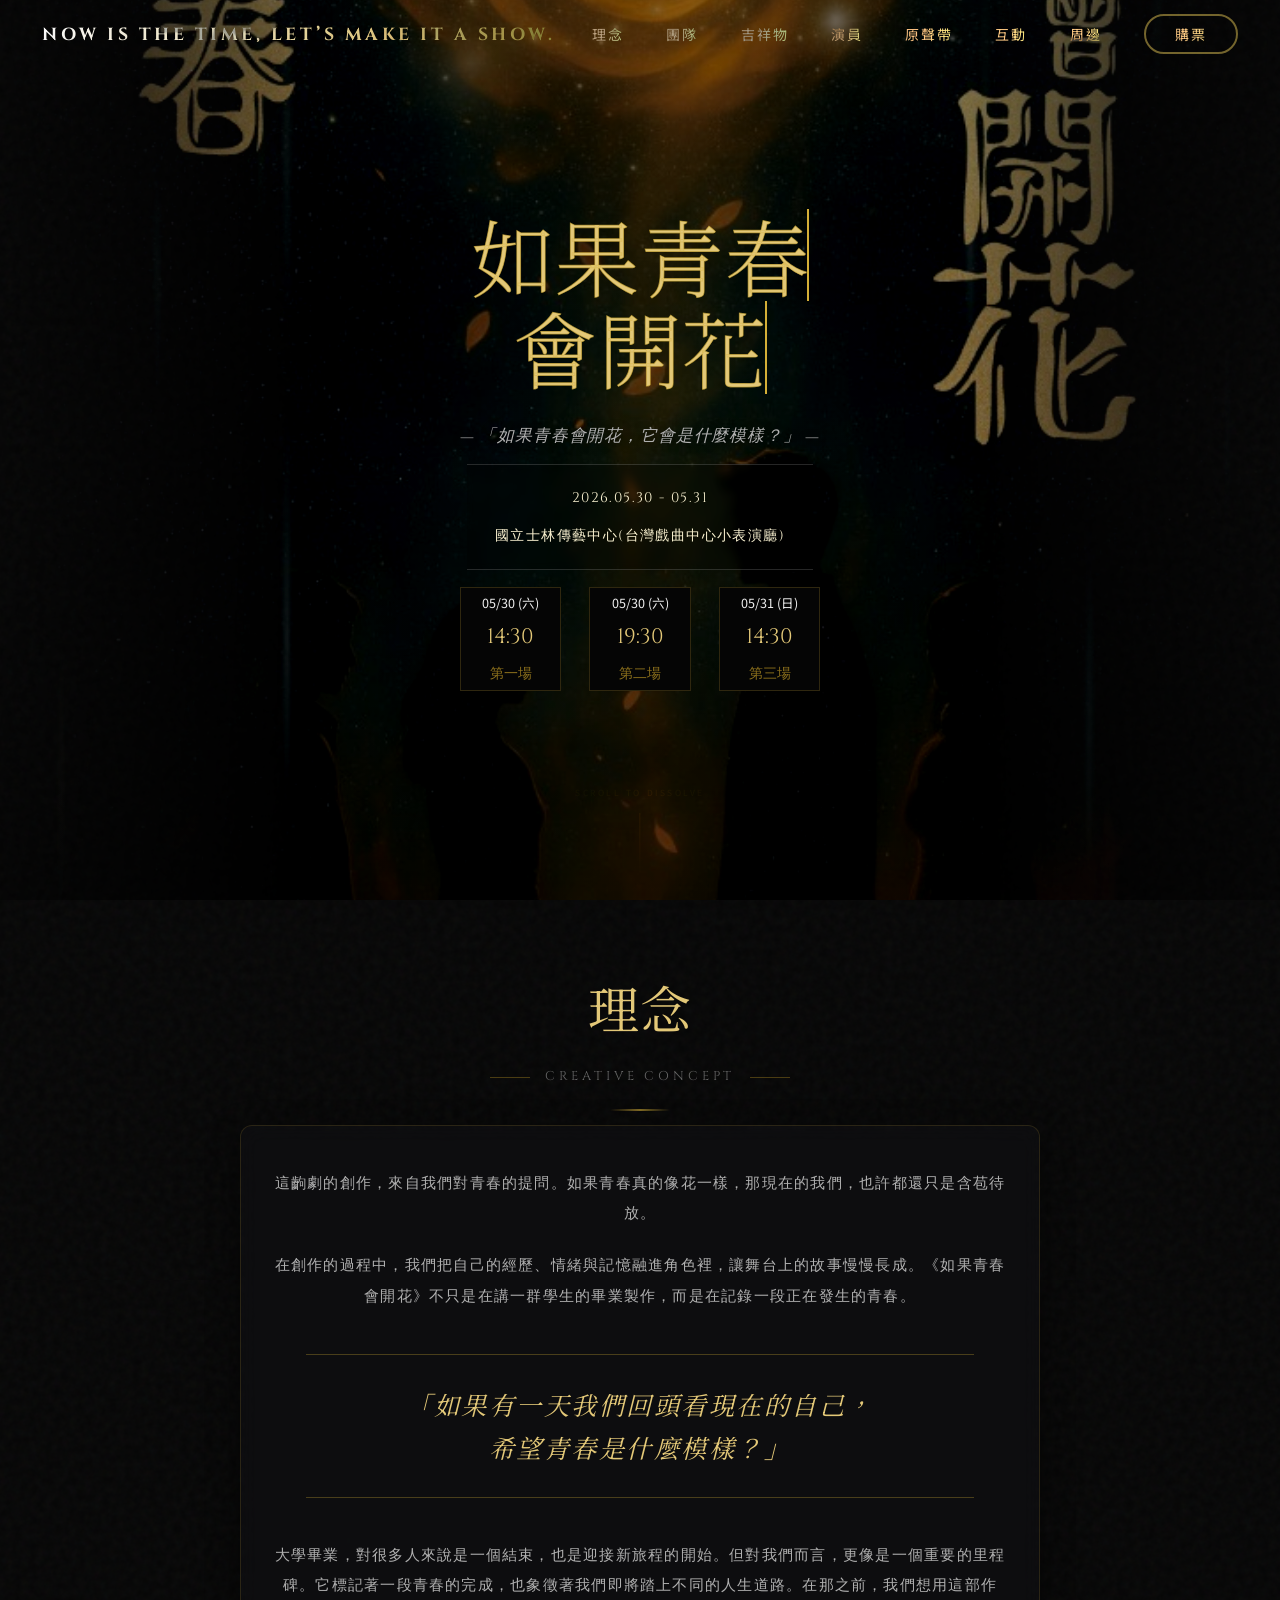
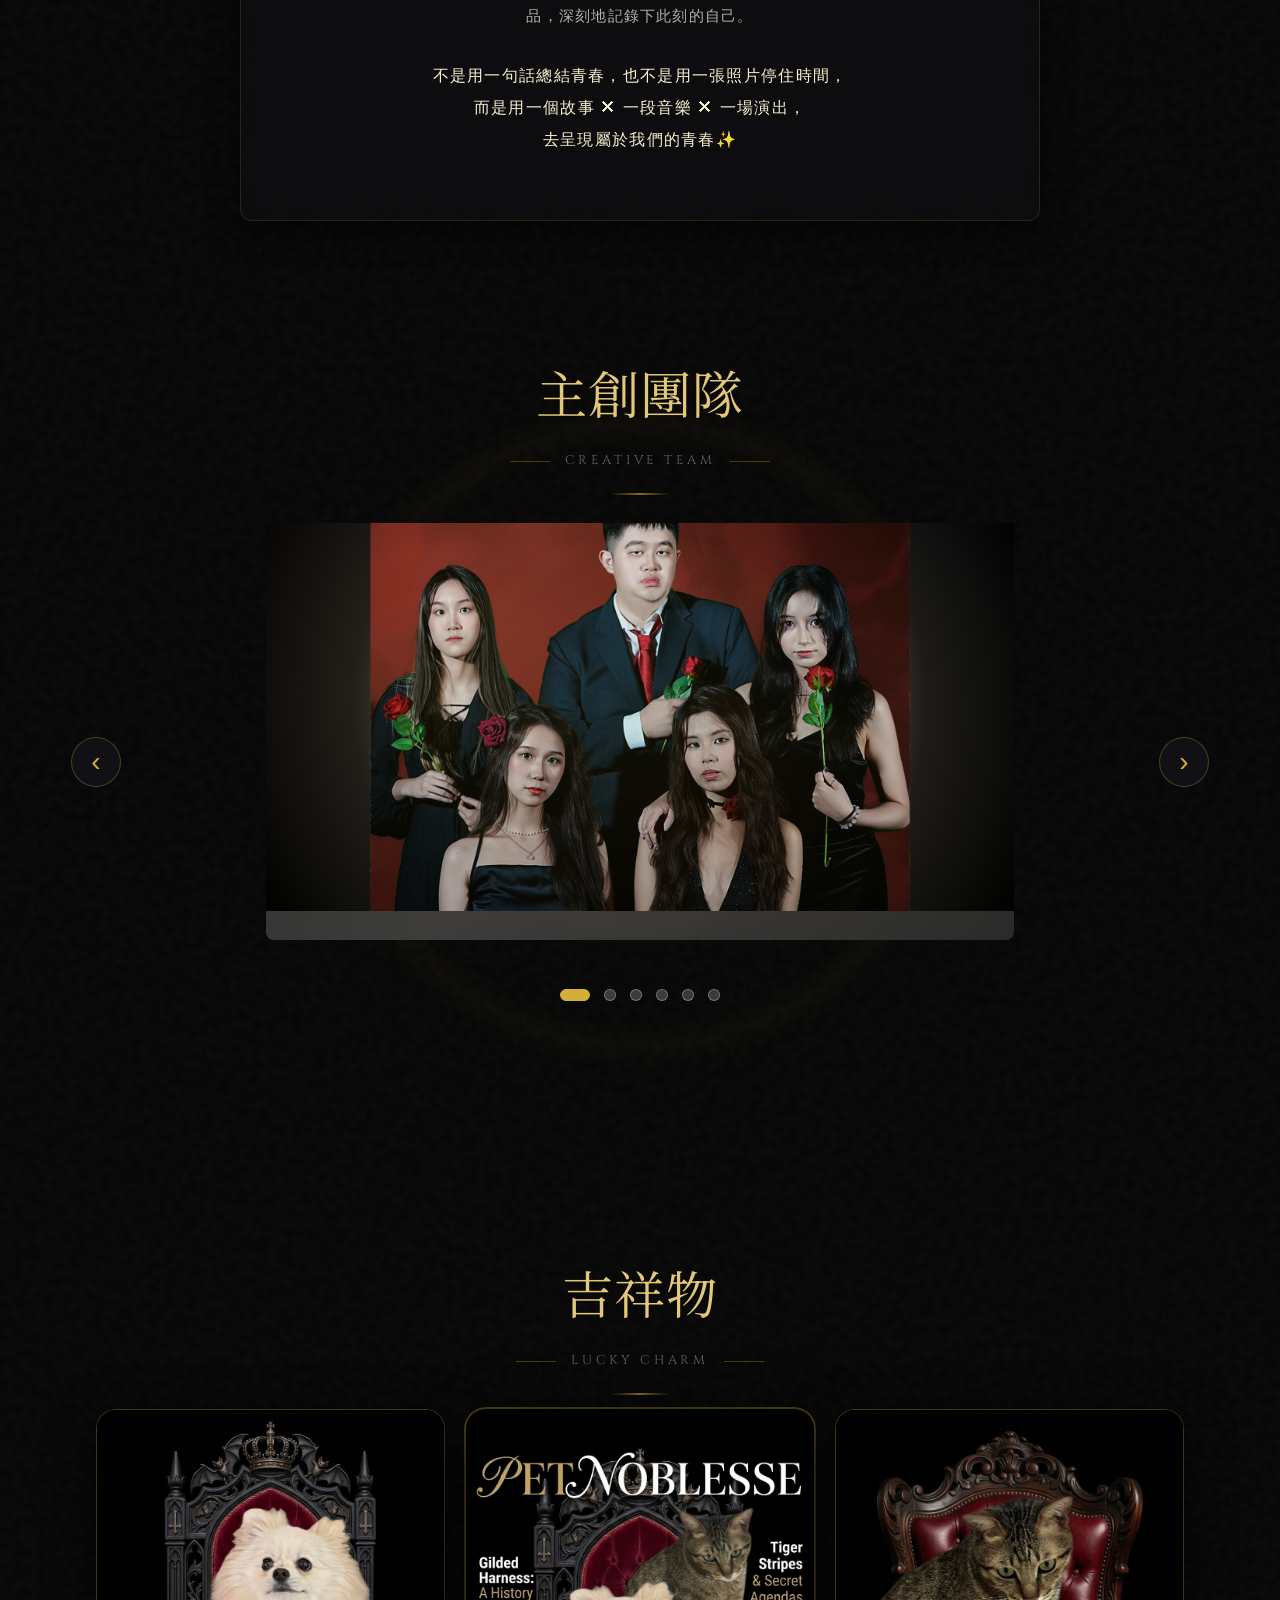
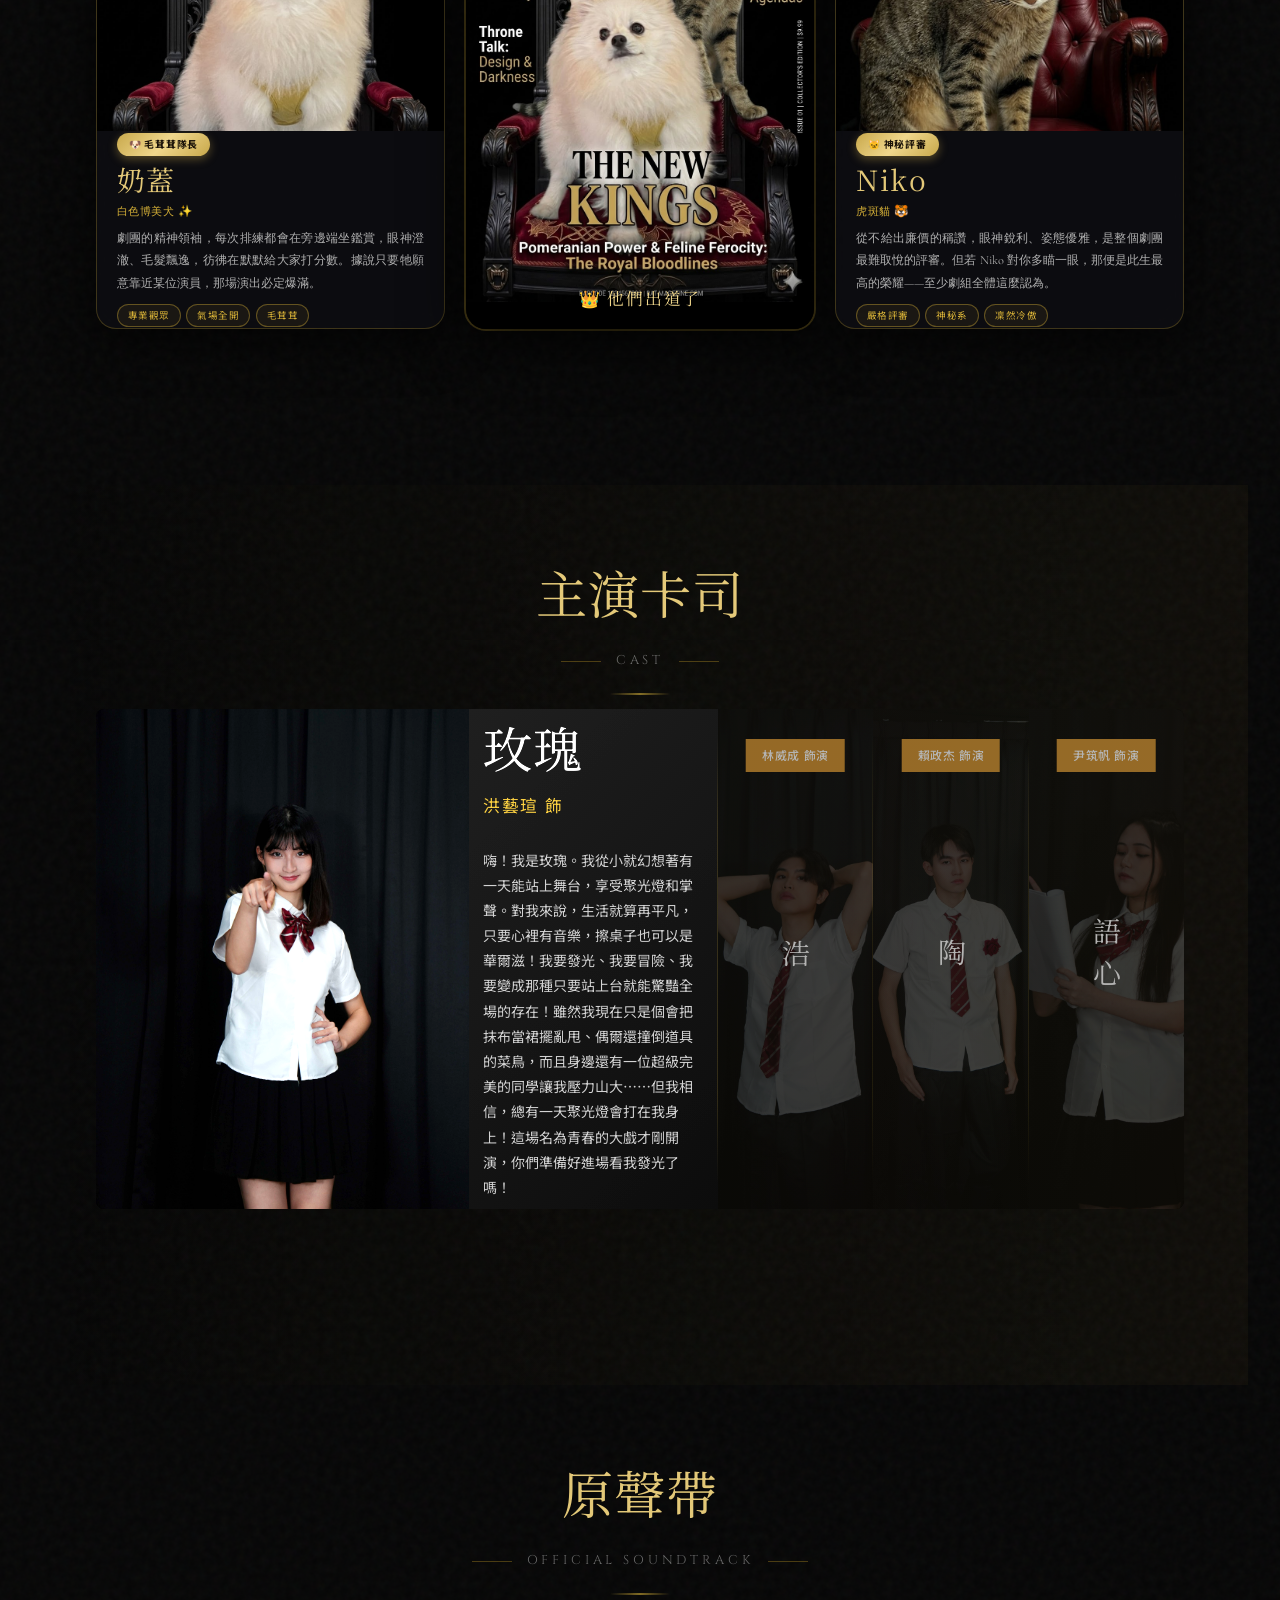
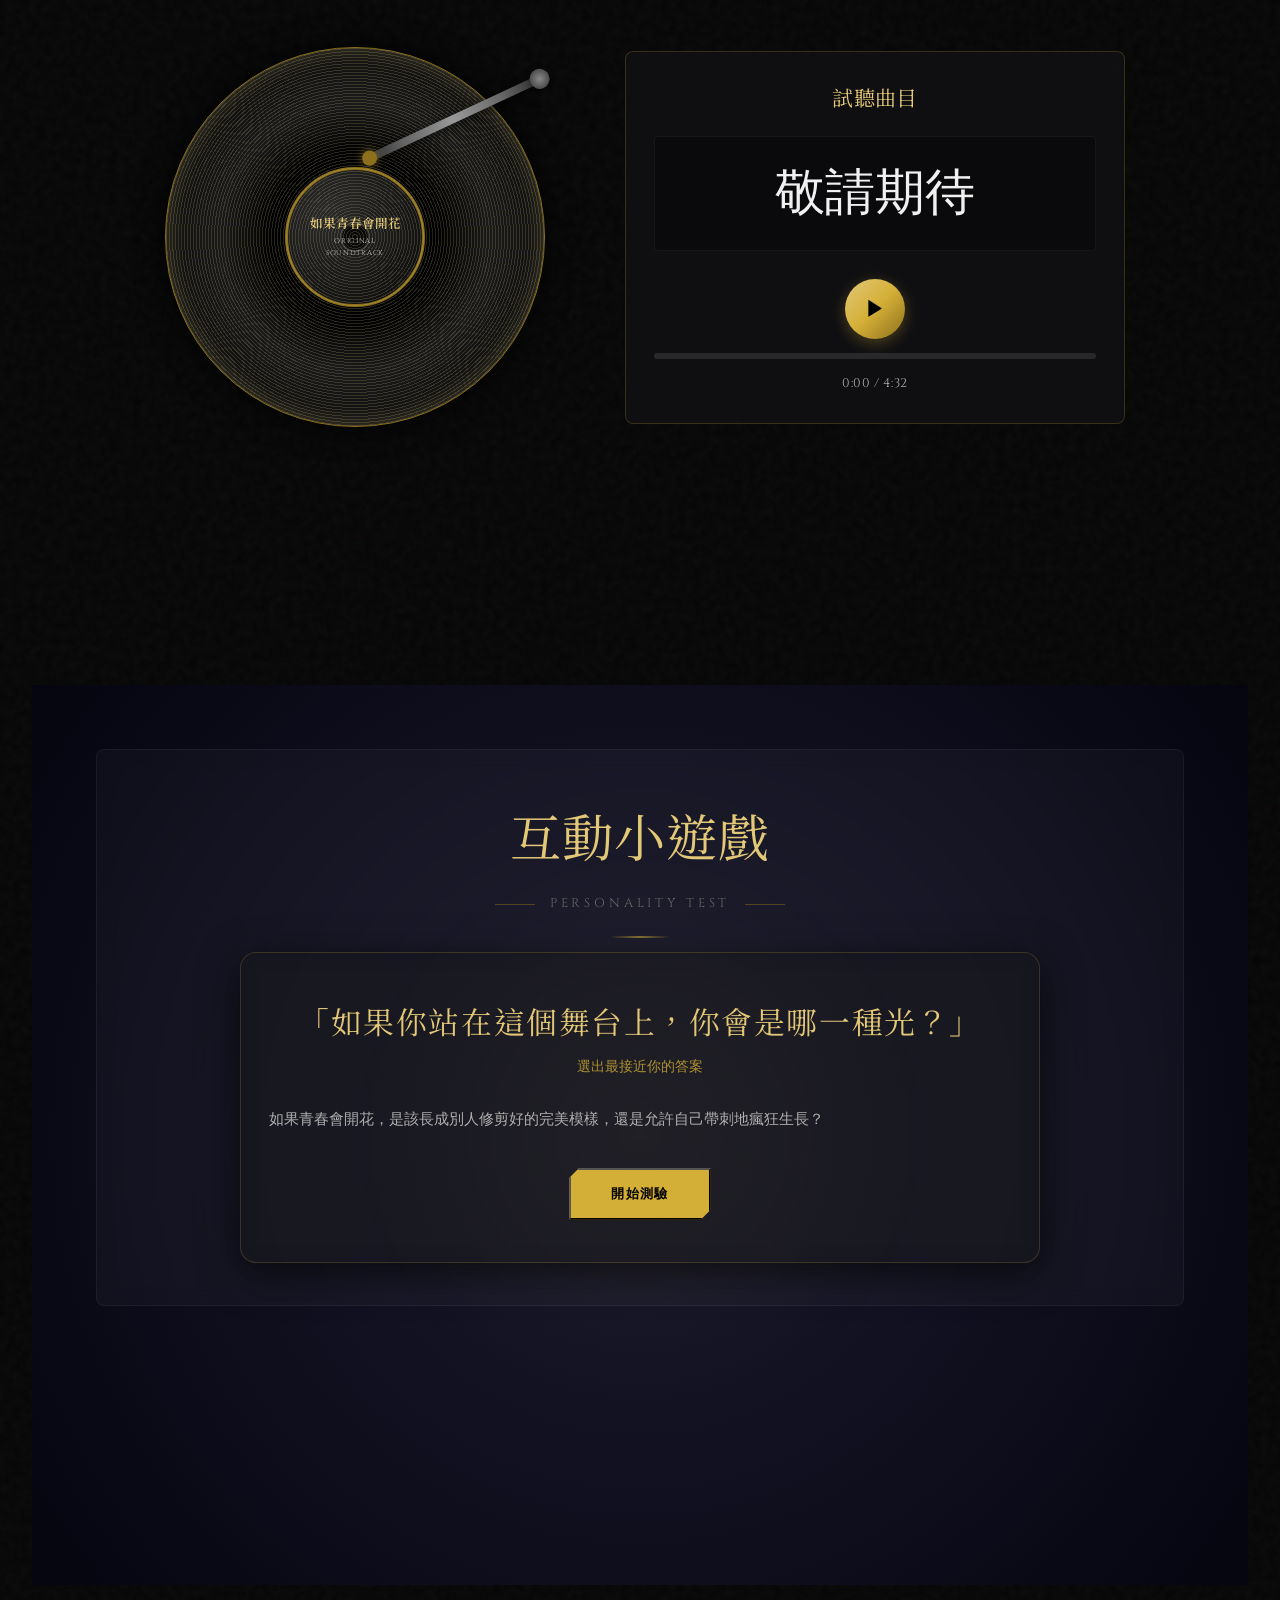
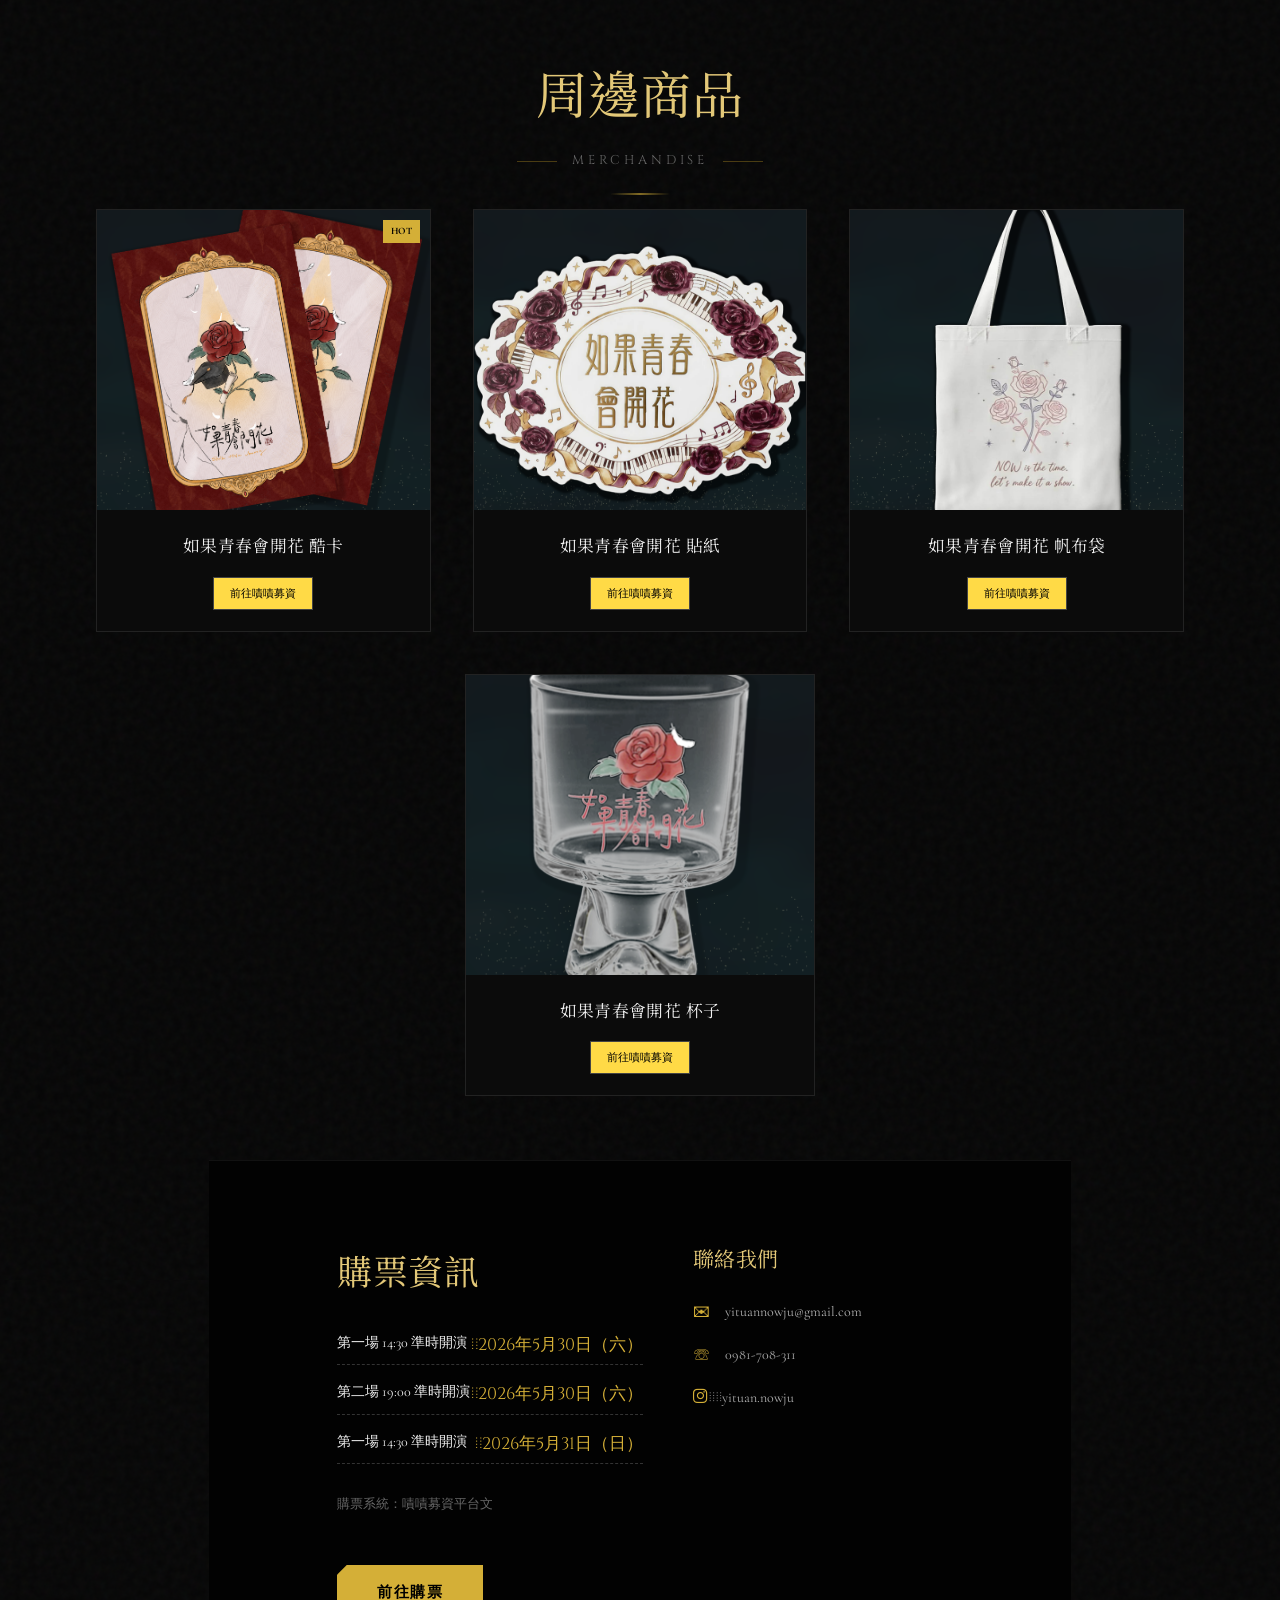
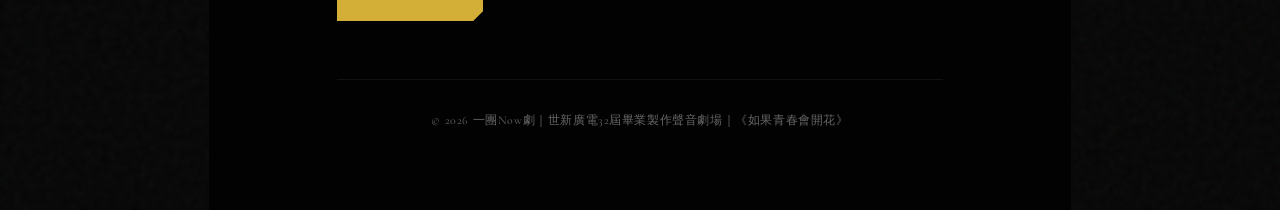
==== commit f1619ec2: "修改手機板布局問題" ====
--- a/index.html
+++ b/index.html
@@ -70,19 +70,25 @@
             </div>
             <div class="schedule-grid">
                 <div class="schedule-item">
+                    <a href="https://www.opentix.life/event/2028689040269783041" target="_blank">
                     <span class="date">05/30 (六)</span>
                     <span class="time">14:30</span>
                     <span class="note">第一場</span>
+                    </a>
                 </div>
                 <div class="schedule-item">
+                    <a href="https://www.opentix.life/event/2028689040269783041" target="_blank">
                     <span class="date">05/30 (六)</span>
                     <span class="time">19:30</span>
                     <span class="note">第二場</span>
+                    </a>
                 </div>
                 <div class="schedule-item">
+                    <a href="https://www.opentix.life/event/2028689040269783041" target="_blank">
                     <span class="date">05/31 (日)</span>
                     <span class="time">14:30</span>
                     <span class="note">第三場</span>
+                    </a>
                 </div>
             </div>
         </div>
@@ -135,8 +141,7 @@
                         <div class="team-group-photo">
                             <!-- Placeholder gray block -->
                             <div class="photo-placeholder">
-                                <img src="images/team/group.png" alt="主創團隊"
-                                    style="width: 100%; height: 100%; object-fit: cover; object-position: center 20%; background-color: black;">
+                                <img src="images/team/group.png" alt="主創團隊" style="object-fit: cover;">
 
                             </div>
 
@@ -169,8 +174,8 @@
                         <h3 class="member-name">鄭惠婷</h3>
                         <div class="member-bio">
                             <p>「讓每一個畫面都如詩般流動。」</p>
-                            <p>畢業於紐約大學電影學院，擅長以詩意的鏡頭語言講述溫柔而深刻的故事。曾執導多部備受好評的舞台劇作品，以細膩的情感刻畫和獨特的美學風格著稱。</p>
-                            <p>代表作品包括《時光書店》、《記憶的重量》等，多次獲得劇場界的最佳導演獎項。</p>
+                            <p>嗨一！我是這次身兼編導與妝造的小鄭，也是劇組裡整天操心大小事的「鄭媽咪」！
+我在排練場上通常很嚴肅，對每個細節都有著無比的偏執。但私底下的我，其實是隨時都在講爛梗的搞笑女嘻嘻。這部戲對我來說很特別，劇裡的每一個角色其實都包含了一部分的我（我是有點精神分裂的笑死）。但同時，他們也是這座校園裡許多人的縮影。期待你們走進劇場，在故事裡看見我們，也看見你們自己！</p>
                         </div>
                     </div>
                 </div>
@@ -602,8 +607,8 @@
                 </div>
                 <div class="prod-info">
                     <h4>如果青春會開花 酷卡</h4>
-                    <p class="prod-price">價格待公布</p>
-                    <button class="btn-sm">加入購物車</button>
+
+                    <button class="btn-sm"><a href="https://www.zeczec.com/projects/z-14e3ece18e/orders/back_project#_=_" target="_blank">前往嘖嘖募資</a></button>
                 </div>
             </div>
 
@@ -615,8 +620,8 @@
                 </div>
                 <div class="prod-info">
                     <h4>如果青春會開花 貼紙</h4>
-                    <p class="prod-price">價格待公布</p>
-                    <button class="btn-sm">加入購物車</button>
+
+                    <button class="btn-sm"><a href="https://www.zeczec.com/projects/z-14e3ece18e/orders/back_project#_=_" target="_blank">前往嘖嘖募資</a></button>
                 </div>
             </div>
 
@@ -628,8 +633,7 @@
                 </div>
                 <div class="prod-info">
                     <h4>如果青春會開花 帆布袋</h4>
-                    <p class="prod-price">價格待公布</p>
-                    <button class="btn-sm">加入購物車</button>
+                    <button class="btn-sm"><a href="https://www.zeczec.com/projects/z-14e3ece18e/orders/back_project#_=_" target="_blank">前往嘖嘖募資</a></button>
                 </div>
             </div>
 
@@ -641,8 +645,7 @@
                 </div>
                 <div class="prod-info">
                     <h4>如果青春會開花 杯子</h4>
-                    <p class="prod-price">價格待公布</p>
-                    <button class="btn-sm">加入購物車</button>
+                    <button class="btn-sm"><a href="https://www.zeczec.com/projects/z-14e3ece18e/orders/back_project#_=_" target="_blank">前往嘖嘖募資</a></button>
                 </div>
             </div>
         </div>
--- a/css/style.css
+++ b/css/style.css
@@ -1377,19 +1377,19 @@
 }
 
 .btn-sm {
-    background: transparent;
+    background: #ffda46;
     border: 1px solid #444;
-    color: #ccc;
+    color: #000;
     padding: 8px 16px;
     font-size: 0.8rem;
     cursor: pointer;
-    transition: 0.3s;
     margin-top: 10px;
 }
 
 .btn-sm:hover {
     border-color: var(--gold-500);
     color: var(--gold-500);
+    background-color: #000;
 }
 
 /* --- Footer --- */
@@ -1754,18 +1754,24 @@
         font-size: 0.95rem;
     }
 
-    /* Merch */
+    /* Merch – 水平滚動（左右滑動查看） */
     .merch-grid {
+        display: flex;
         flex-direction: row;
         flex-wrap: nowrap;
         overflow-x: auto;
+        overflow-y: visible;
         scroll-snap-type: x mandatory;
+        -webkit-overflow-scrolling: touch; /* iOS 滑動慕滑 */
         justify-content: flex-start;
         align-items: stretch;
-        gap: 1.5rem;
-        padding-bottom: 1.5rem; /* for scrollbar spacing */
-        -ms-overflow-style: none;  /* IE and Edge */
-        scrollbar-width: none;  /* Firefox */
+        gap: 1.2rem;
+        padding: 0.5rem 1rem 1.5rem;
+        margin: 0 -5%;             /* 抵消 container padding 讓滚動區為全寬 */
+        width: calc(100% + 10%);  /* 补回抵消的寬度 */
+        box-sizing: border-box;
+        -ms-overflow-style: none;
+        scrollbar-width: none;
     }
 
     .merch-grid::-webkit-scrollbar {
@@ -1773,10 +1779,11 @@
     }
 
     .product {
-        min-width: 80%;
-        max-width: none;
-        flex: 0 0 auto;
-        scroll-snap-align: center;
+        flex: 0 0 78%;             /* 每張占 78%，稍露下一張邊緣提示可滚動 */
+        min-width: 0;
+        max-width: 320px;
+        scroll-snap-align: start;
+        box-sizing: border-box;
     }
 
     /* Footer */
--- a/css/team-carousel.css
+++ b/css/team-carousel.css
@@ -3,7 +3,7 @@
 .team-carousel-container {
     width: 100%;
     max-width: 1200px;
-    height: 60%;
+    height: 100%;
     position: relative;
     margin: 0 auto;
     padding: 1rem 0;
@@ -241,7 +241,7 @@
     .team-carousel-container {
     width: 100%;
     max-width: 1200px;
-    height: 60%;
+    height: 100%;
     position: relative;
     margin: 0 auto;
     padding: 0;
--- a/css/team-group-photo.css
+++ b/css/team-group-photo.css
@@ -22,8 +22,8 @@
 /* Team Group Photo Container */
 .team-group-photo {
     width: 100%;
-    max-width: 700px;
-    height: 500px;
+    max-width: 1024px;
+    height: 450px;
     position: relative;
     margin: 0 auto;
     border-radius: 8px;
--- a/css/mobile-fixes.css
+++ b/css/mobile-fixes.css
@@ -23,6 +23,12 @@
         padding: 1rem 1rem !important;
         width: 100%;
         box-sizing: border-box;
+    }
+
+    /* 修正：首頁頂端 nav 使用 mix-blend-mode:difference 會讓選單黑底被混色吃掉。
+       選單打開時暫時關閉混色，確保背景真的變黑。 */
+    body.menu-open nav {
+        mix-blend-mode: normal !important;
     }
 
     nav.scrolled {
@@ -75,7 +81,7 @@
         transform: translateY(-10px) rotate(-45deg);
     }
 
-    /* 移动端导航菜单 */
+    /* 手機導航選單 – iPhone 修正版 */
     .nav-links {
         display: none;
         position: fixed;
@@ -83,15 +89,19 @@
         left: 0;
         width: 100%;
         height: 100vh;
-        background: rgba(5, 5, 5, 0.98);
-        backdrop-filter: blur(20px);
+        height: 100dvh;
+        background: #030303;         /* 實色：無論 glassi-fy 在不在都能遞羋 */
+        will-change: transform;
+        transform: translateZ(0);    /* 強制独立 GPU 層 */
+        -webkit-transform: translateZ(0);
         flex-direction: column;
         justify-content: center;
         align-items: center;
         gap: 2rem;
-        z-index: 9999;
+        z-index: 99999;              /* 大於 glassi-fy 的任何 z-index */
         padding: 2rem;
         box-sizing: border-box;
+        isolation: isolate;
     }
 
     .nav-links.active {
@@ -201,6 +211,17 @@
     .game-section {
         overflow-y: auto;
         align-items: stretch;
+    }
+
+    /* 周邊商品區：容許 merch-grid 內部水平滚動，不裁切 */
+    #merch.container {
+        overflow-x: clip;        /* clip 裁切自身 overflow，不影響子元素的 scroll 容器 */
+        padding-left: 0 !important;
+        padding-right: 0 !important;
+    }
+
+    #merch .section-title {
+        padding: 0 5%;
     }
 
     /* hero header 也占滿螢幕 */
--- a/css/cast-accordion.css
+++ b/css/cast-accordion.css
@@ -133,7 +133,7 @@
     gap: 1rem;
     position: relative;
     opacity: 0;
-    transition: opacity 1.6s ease;
+    transition: opacity 0.2s ease;
 }
 
 /* 展開狀態的分類標籤 */
@@ -353,7 +353,7 @@
     /* Mobile Navigation */
     .cast-mobile-nav {
         position: absolute;
-        top: 695px;
+        top: 85%;
         left: 0;
         width: 100%;
         display: flex;
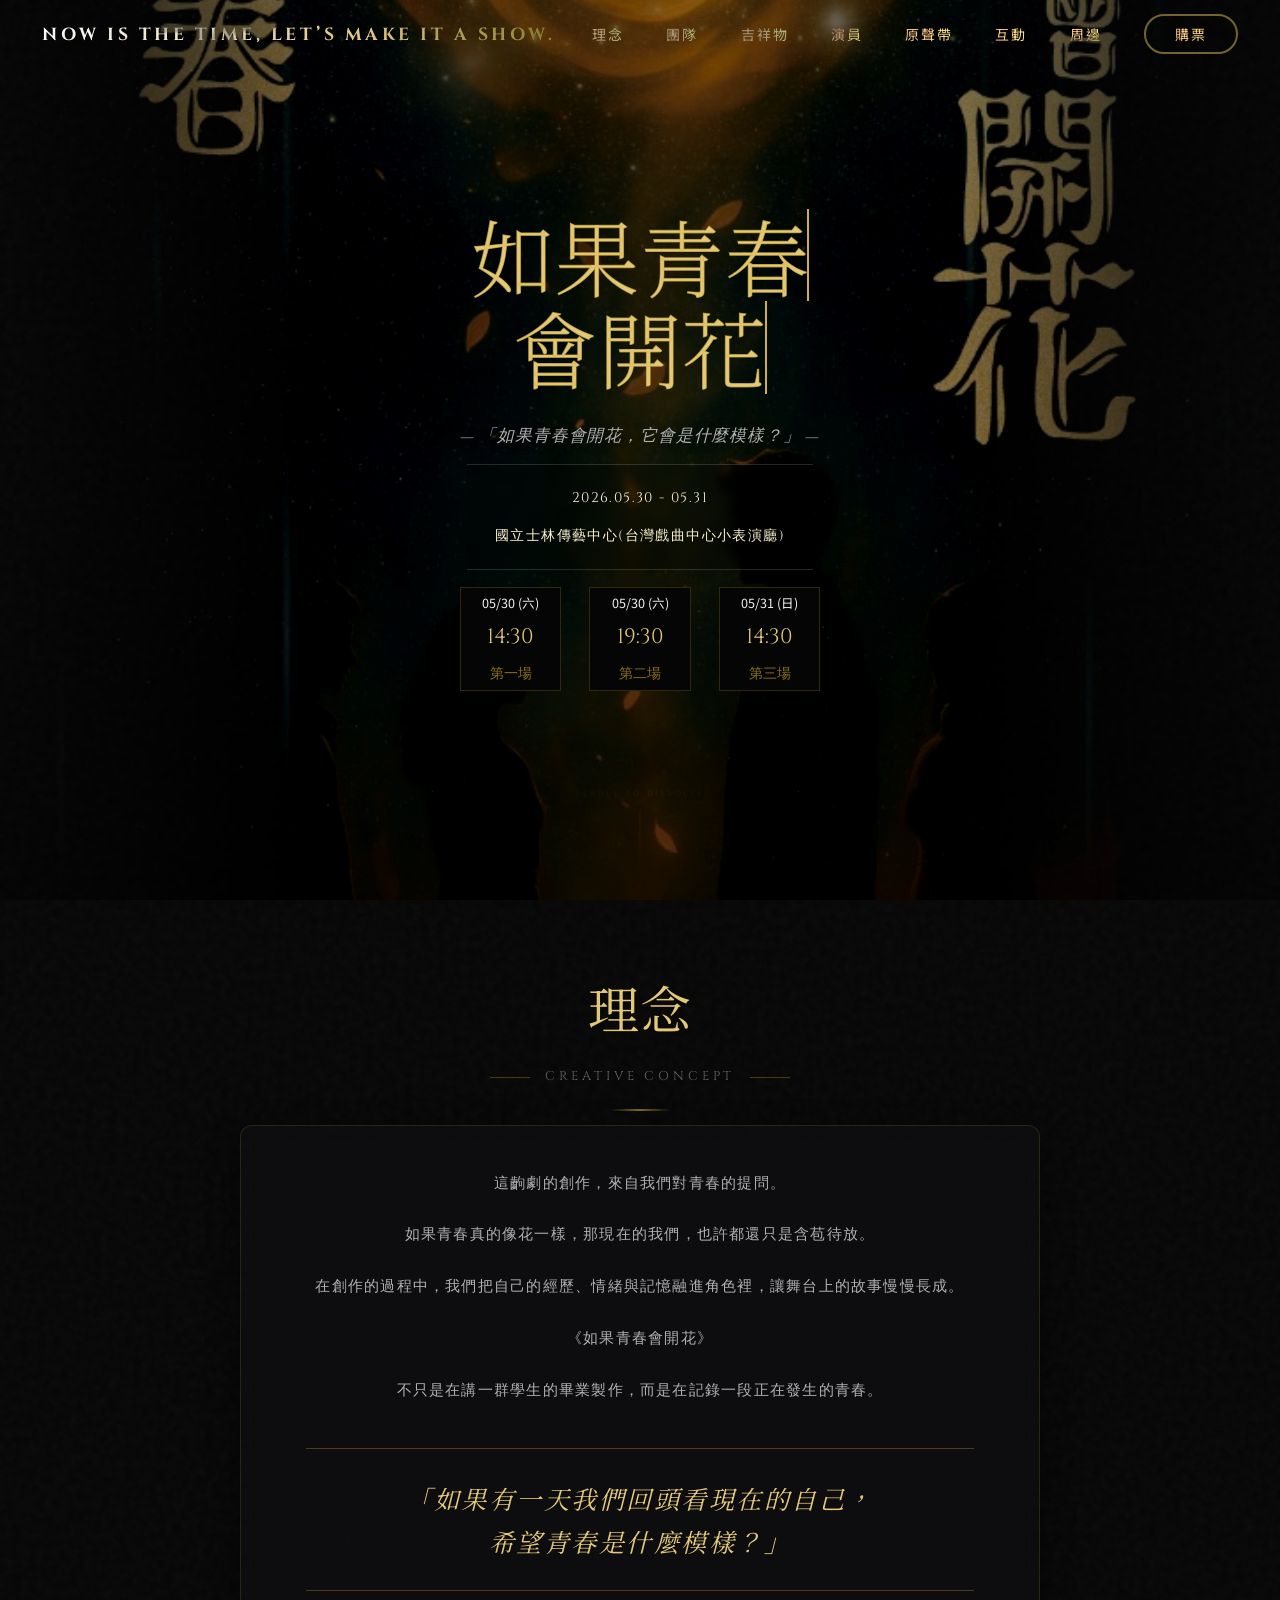
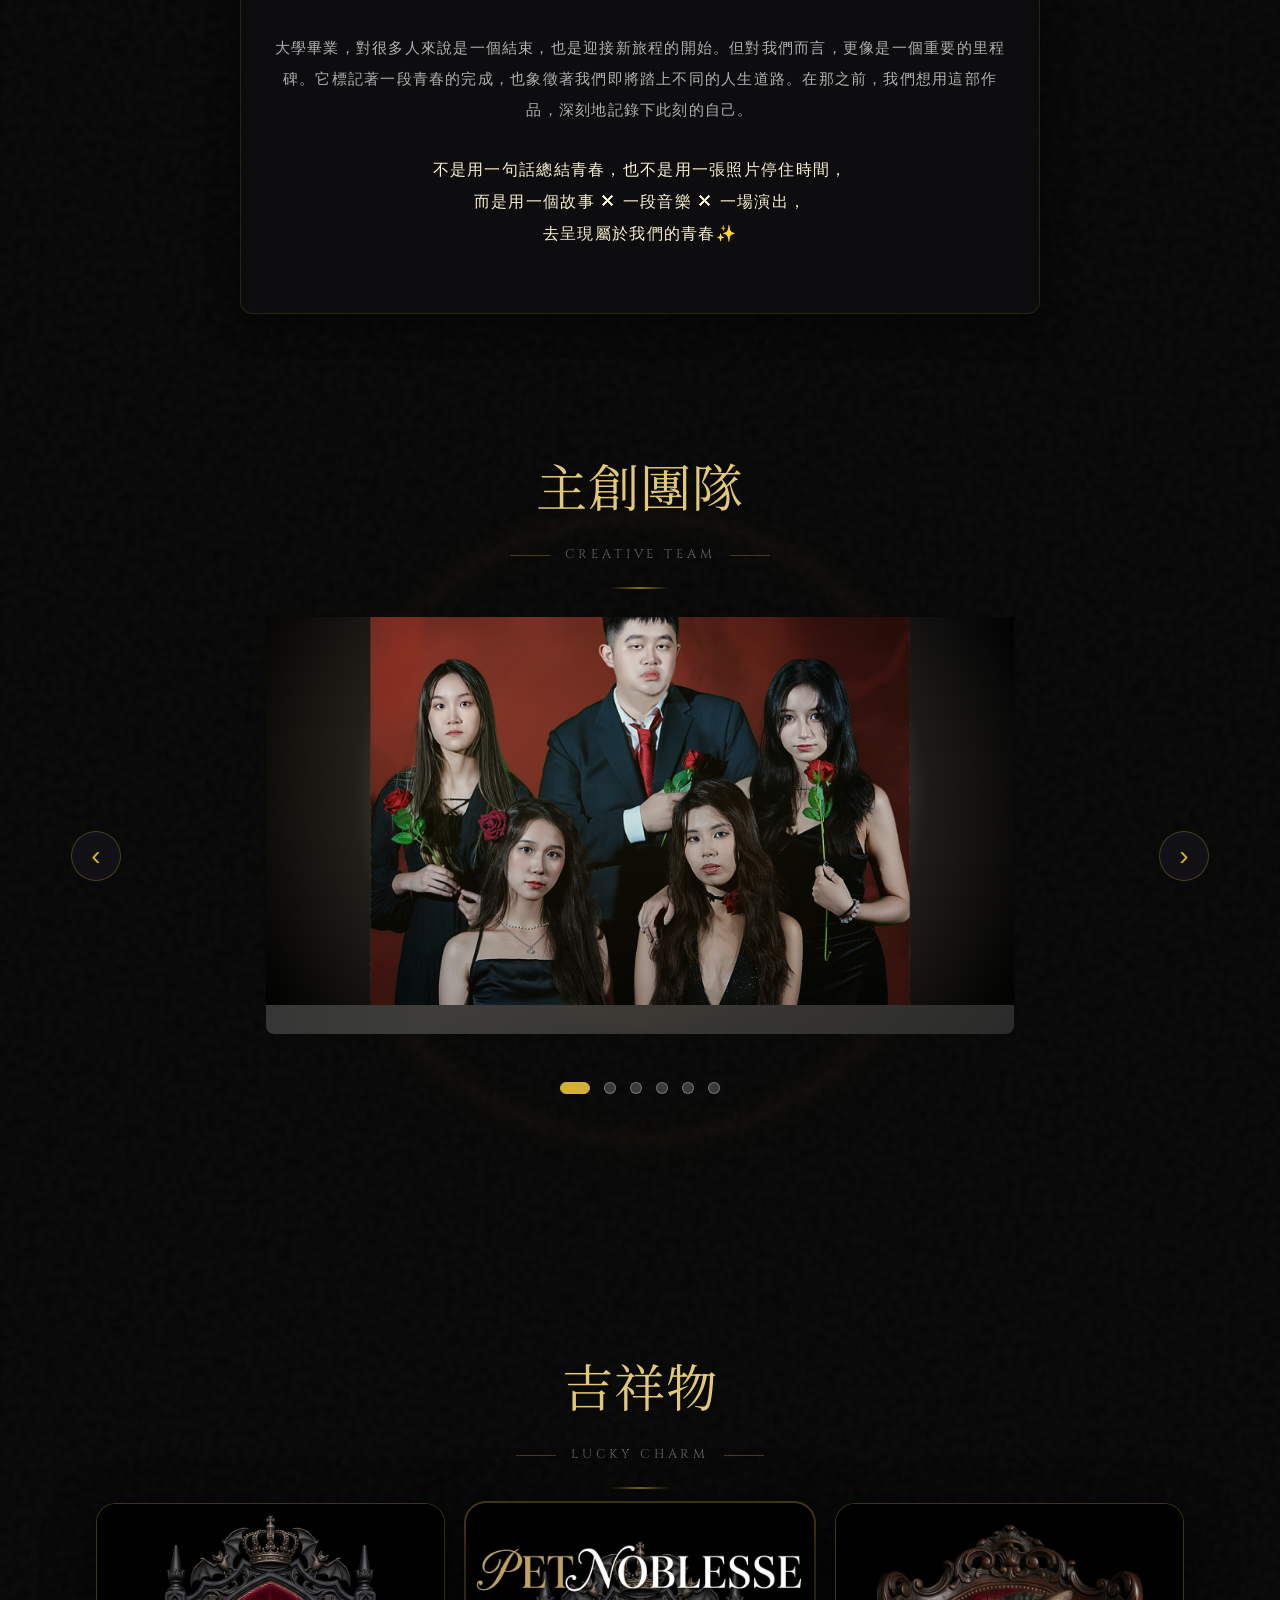
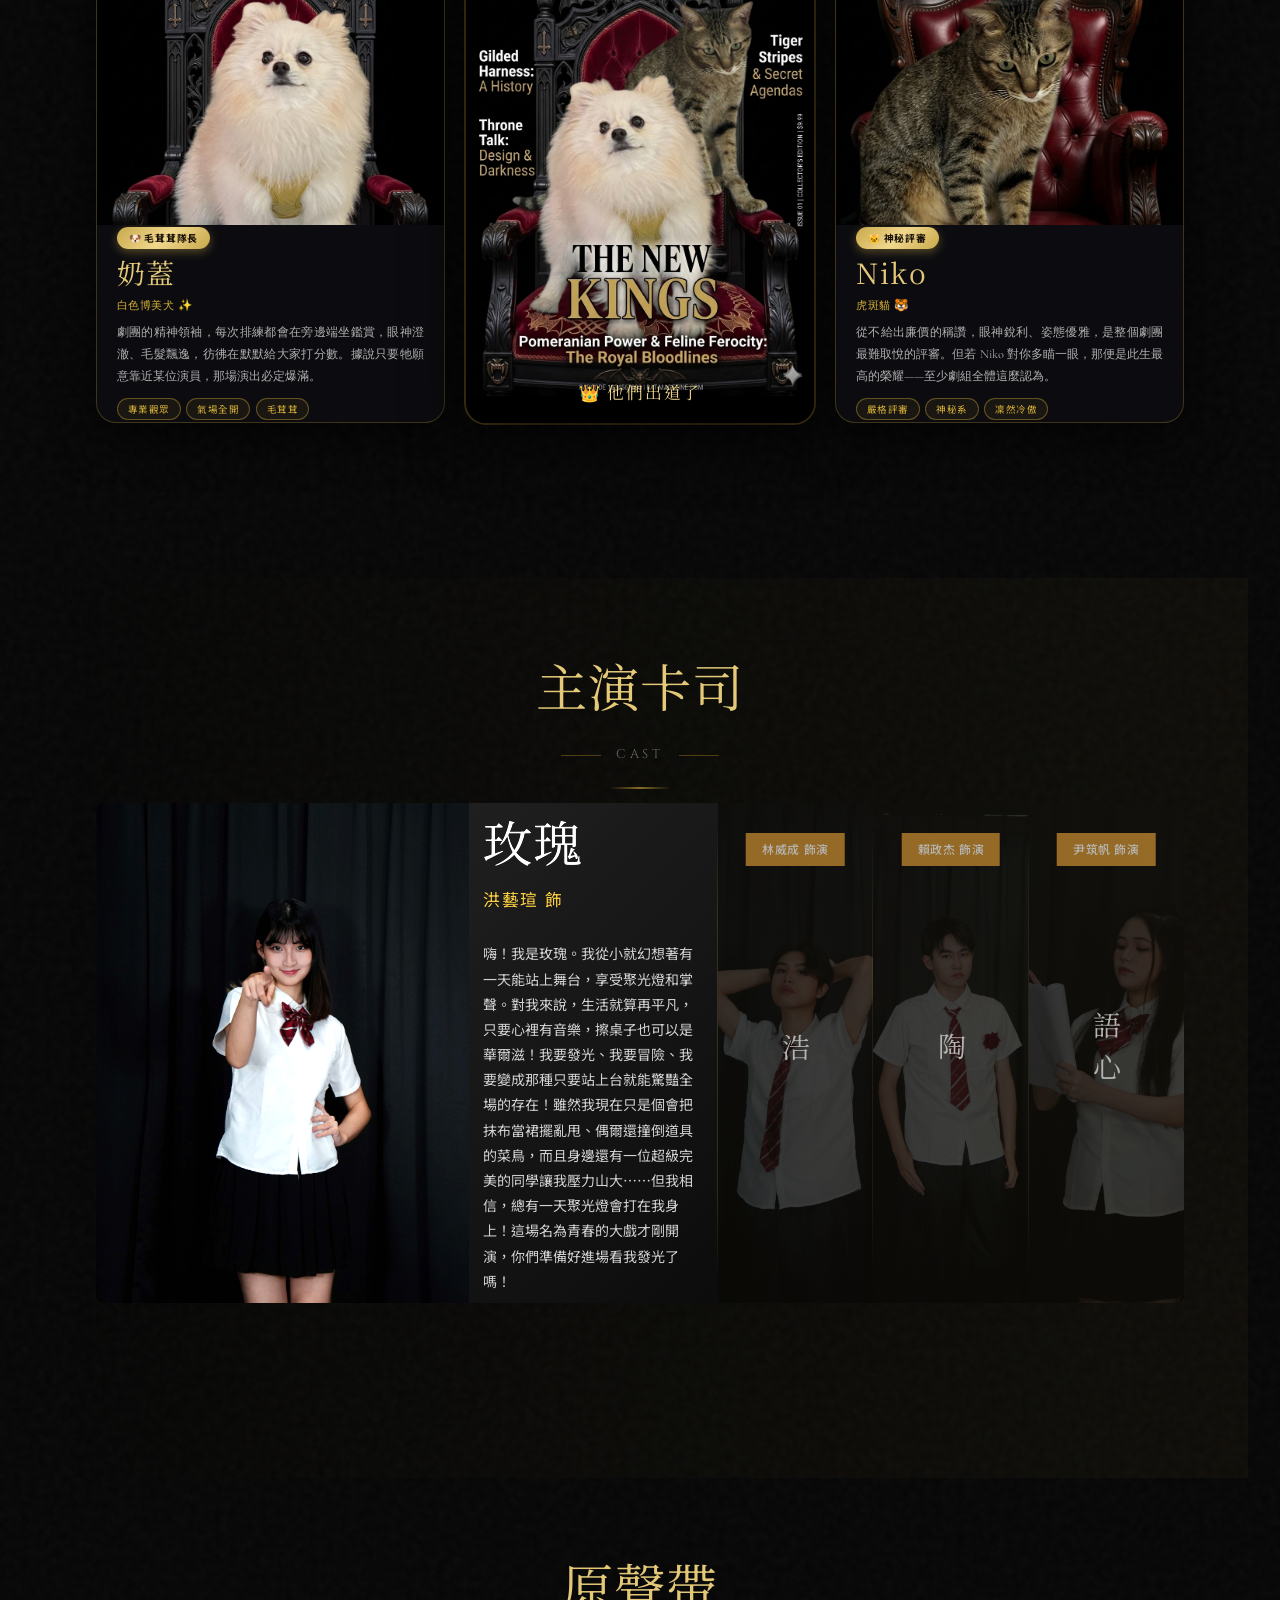
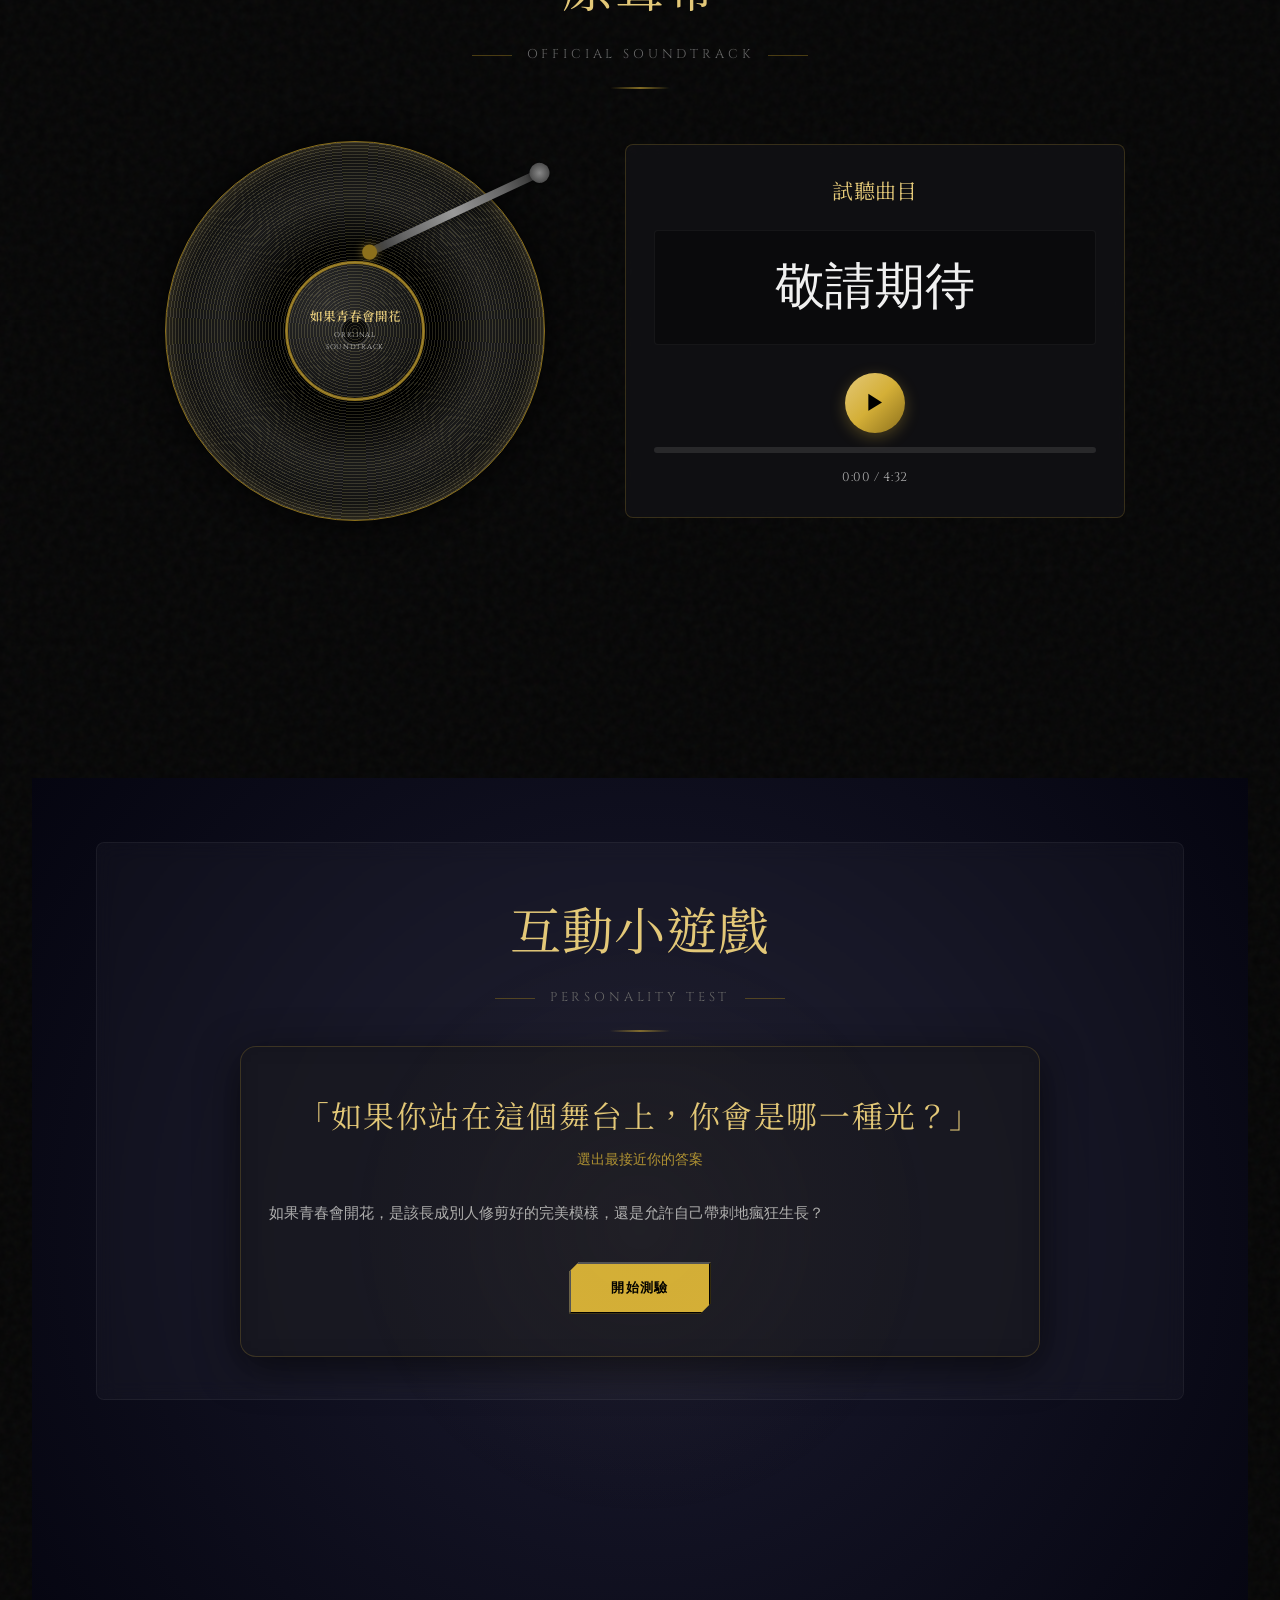
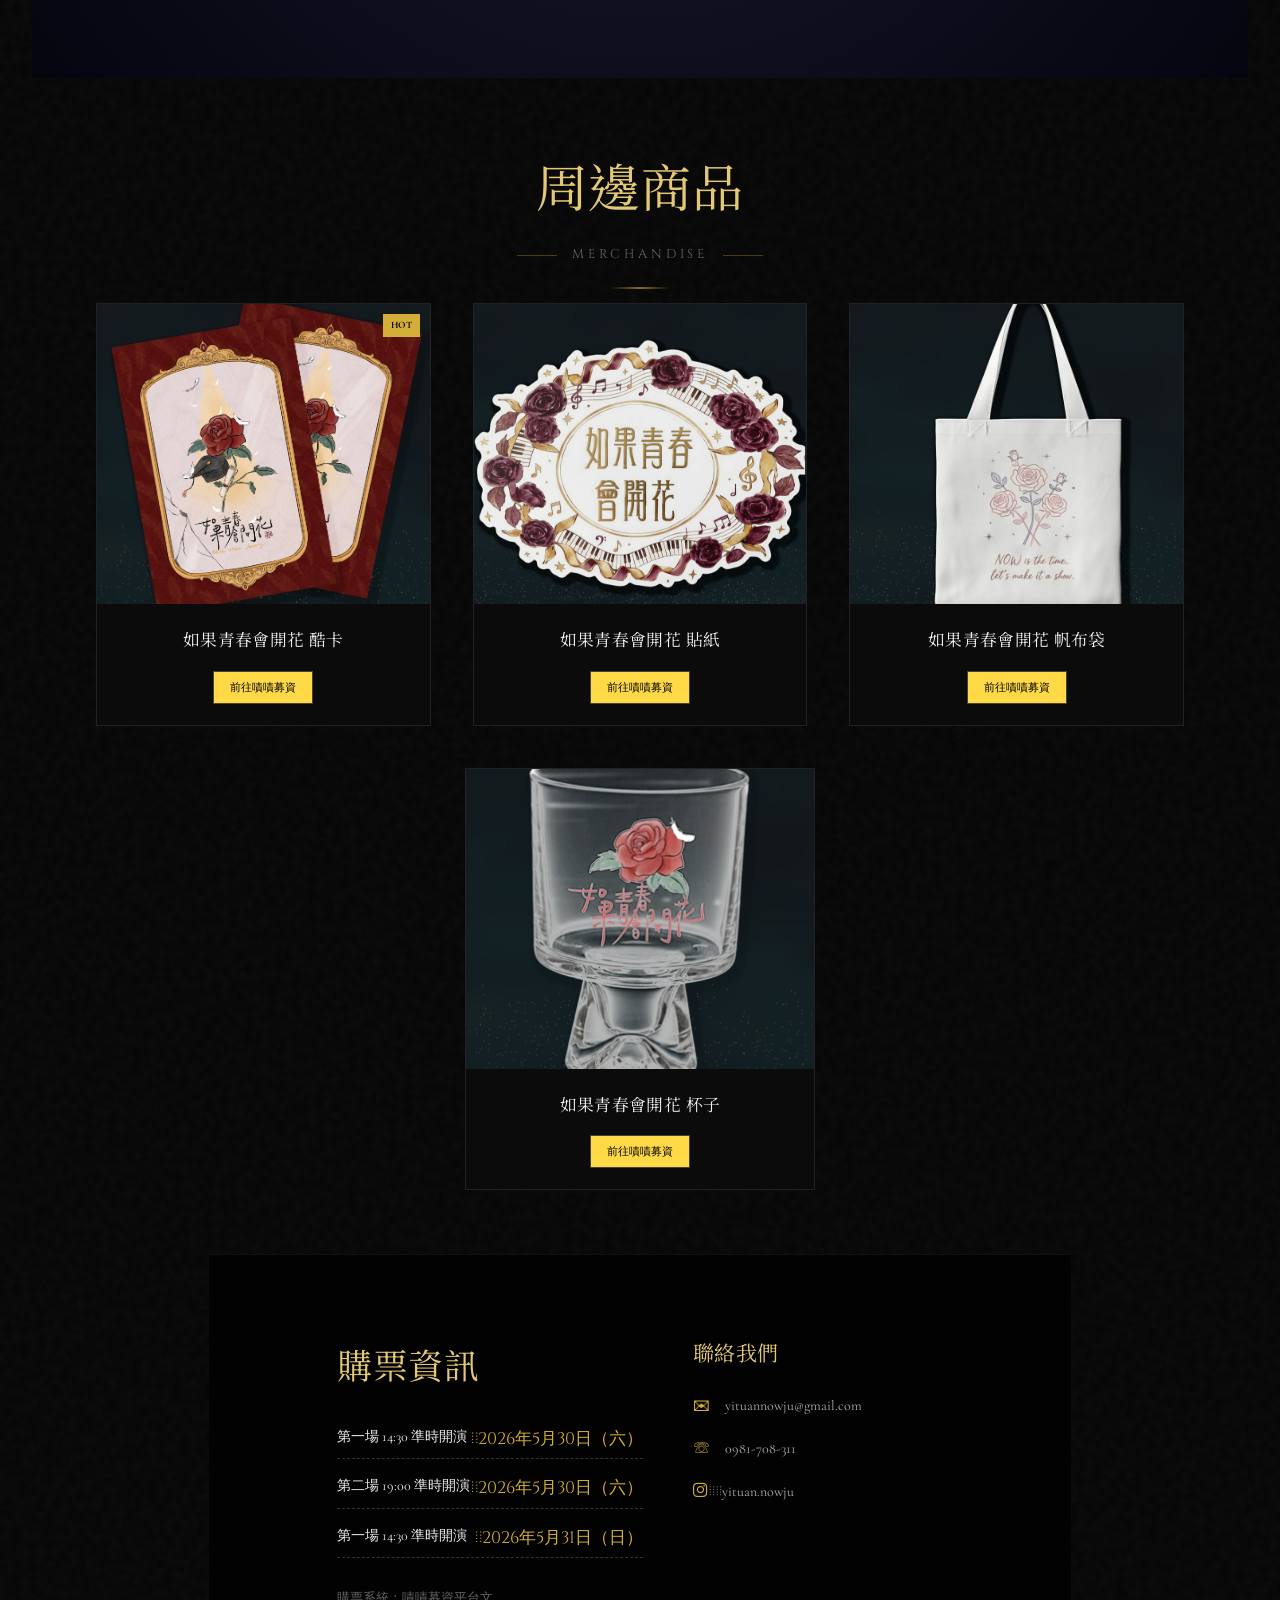
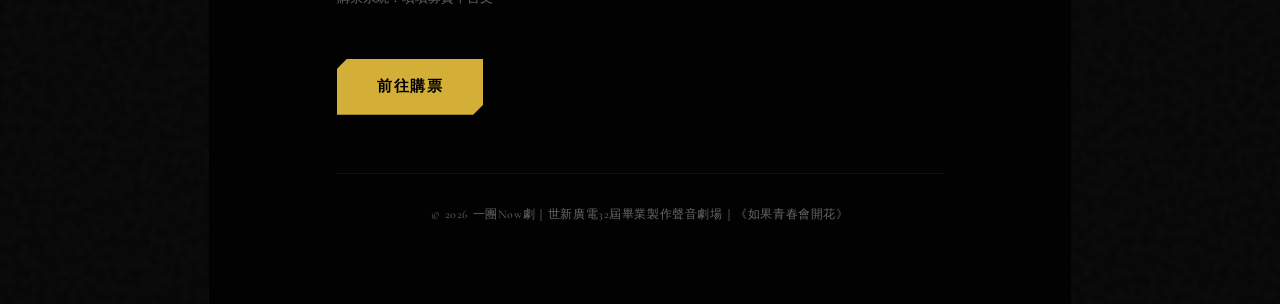
==== commit a64869e6: "修改手機板布局問題，SEO" ====
--- a/index.html
+++ b/index.html
@@ -4,6 +4,10 @@
 <head>
     <meta charset="UTF-8">
     <meta name="viewport" content="width=device-width, initial-scale=1.0">
+    <meta name="description" content="《親春會開花》是世新大學音樂劇團隊帶來的精彩舞台劇演出。點擊查看最新演出時間、票務資訊及舞台劇詳情。">
+    <meta name="keywords" content="如果青春會開花, 原創音樂劇, 世新大學, 音樂劇團隊, 舞台劇, 演出資訊, 購票資訊,NOW IS THE TIME, LET’S MAKE IT A SHOW.">
+    <meta name="canonical" href="https://nowju.vercel.app">
+
     <title>如果青春會開花 | 原創音樂劇</title>
     <link rel="preconnect" href="https://fonts.googleapis.com">
     <link rel="preconnect" href="https://fonts.gstatic.com" crossorigin>
@@ -54,7 +58,7 @@
     <header id="hero">
         <div class="hero-image-container">
             <div class="overlay-gradient"></div>
-            <img src="images/hero-bg.jpg" alt="如果青春會開花 主視覺" class="hero-img">
+            <img src="images/hero-bg.jpg" alt="如果青春會開花_主視覺" class="hero-img">
         </div>
 
         <!-- Hero content sits on top of P5 Canvas -->
@@ -111,8 +115,11 @@
         </div>
 
         <div class="idea-content">
-            <p>這齣劇的創作，來自我們對青春的提問。如果青春真的像花一樣，那現在的我們，也許都還只是含苞待放。</p>
-            <p>在創作的過程中，我們把自己的經歷、情緒與記憶融進角色裡，讓舞台上的故事慢慢長成。《如果青春會開花》不只是在講一群學生的畢業製作，而是在記錄一段正在發生的青春。</p>
+            <p>這齣劇的創作，來自我們對青春的提問。</p>
+            <p>如果青春真的像花一樣，那現在的我們，也許都還只是含苞待放。</p>
+            <p>在創作的過程中，我們把自己的經歷、情緒與記憶融進角色裡，讓舞台上的故事慢慢長成。
+              <p>《如果青春會開花》</p>
+            <p>不只是在講一群學生的畢業製作，而是在記錄一段正在發生的青春。</p>
 
             <div class="idea-quote">
                 「如果有一天我們回頭看現在的自己，<br>希望青春是什麼模樣？」
@@ -141,7 +148,7 @@
                         <div class="team-group-photo">
                             <!-- Placeholder gray block -->
                             <div class="photo-placeholder">
-                                <img src="images/team/group.png" alt="主創團隊" style="object-fit: cover;">
+                                <img src="images/team/group.png" alt="如果青春會開花_主創團隊" style="object-fit: cover;">
 
                             </div>
 
@@ -165,13 +172,13 @@
                 <div class="team-slide">
                     <div class="team-photo">
                         <div class="placeholder-visual team-photo-placeholder">
-                            <img src="images/team/team_1.png" alt="鄭惠婷"
+                            <img src="images/team/team_1.png" alt="如果青春會開花_鄭惠庭"
                                 style="width: 100%; height: 100%; object-fit: cover;">
                         </div>
                     </div>
                     <div class="team-info">
                         <div class="role-badge">導演</div>
-                        <h3 class="member-name">鄭惠婷</h3>
+                        <h3 class="member-name">鄭惠庭</h3>
                         <div class="member-bio">
                             <p>「讓每一個畫面都如詩般流動。」</p>
                             <p>嗨一！我是這次身兼編導與妝造的小鄭，也是劇組裡整天操心大小事的「鄭媽咪」！
@@ -184,7 +191,7 @@
                 <div class="team-slide">
                     <div class="team-photo">
                         <div class="placeholder-visual team-photo-placeholder">
-                            <img src="images/team/team_2.png" alt="呂懿桂"
+                            <img src="images/team/team_2.png" alt="如果青春會開花_呂懿桂"
                                 style="width: 100%; height: 100%; object-fit: cover;">
                         </div>
                     </div>
@@ -193,13 +200,12 @@
                         <h3 class="member-name">呂懿桂</h3>
                         <div class="member-bio">
                             <p>「精確的執行是藝術綻放的基石。」</p>
-                            <p>原來廣電系也可以舉音樂劇場？
-                                這是這一年來我最常聽到的話～
-
-                                製作人跟舞台設計的工作真的很不一樣，身為舞台設計希望可以花更多經費讓這個舞台更細緻更漂亮，另一方面身為製作人也希望可以多省省錢！
-
-                                雖然一路上可能會遇到很多困難，
-                                但在追夢的路上要相信自己永遠是引路人～</p>
+                            <p>大家好我是這部劇的製作人兼舞台設計桂桂！
+
+這兩個的工作真的很不一樣，身為舞台設計徜徉在藝術的海洋無盡的幻想和靈感，製作人卻卻需要擁有現實感與執行力，在預算、時程與各方溝通之間精準拿捏
+
+雖然一路上可能會遇到很多困難，
+但在追夢的路上要相信自己永遠是引路人～</p>
                         </div>
                     </div>
                 </div>
@@ -208,7 +214,7 @@
                 <div class="team-slide">
                     <div class="team-photo">
                         <div class="placeholder-visual team-photo-placeholder">
-                            <img src="images/team/team_3.png" alt="黃于珊"
+                            <img src="images/team/team_3.png" alt="如果青春會開花_黃于珊"
                                 style="width: 100%; height: 100%; object-fit: cover;">
                         </div>
                     </div>
@@ -226,7 +232,7 @@
                 <div class="team-slide">
                     <div class="team-photo">
                         <div class="placeholder-visual team-photo-placeholder">
-                            <img src="images/team/team_4.png" alt="鄭詠薰"
+                            <img src="images/team/team_4.png" alt="如果青春會開花_鄭詠薰"
                                 style="width: 100%; height: 100%; object-fit: cover;">
                         </div>
                     </div>
@@ -246,13 +252,13 @@
                 <div class="team-slide">
                     <div class="team-photo">
                         <div class="placeholder-visual team-photo-placeholder">
-                            <img src="images/team/team_5.png" alt="連子荃"
+                            <img src="images/team/team_5.png" alt="如果青春會開花_連子筌"
                                 style="width: 100%; height: 100%; object-fit: cover;">
                         </div>
                     </div>
                     <div class="team-info">
                         <div class="role-badge">音樂音效設計</div>
-                        <h3 class="member-name">連子荃</h3>
+                        <h3 class="member-name">連子筌</h3>
                         <div class="member-bio">
                             <p>「用聲音編織看不見的情緒網。」</p>
                             <p>八首歌曲，從瘋狂幻想到互相理解。
@@ -297,7 +303,7 @@
                         <div class="mascot-slide-img-wrap">
                             <div class="mascot-paw paw-tl">🐾</div>
                             <div class="mascot-paw paw-br">🐾</div>
-                            <img src="images/cute_friend/dog.jpg" alt="奶蓋 博美犬吉祥物" class="mascot-slide-img">
+                            <img src="images/cute_friend/dog.jpg" alt="如果青春會開花_奶蓋 博美犬吉祥物" class="mascot-slide-img">
                         </div>
                         <div class="mascot-slide-info">
                             <div class="mascot-badge">🐶 毛茸茸隊長</div>
@@ -317,7 +323,7 @@
                 <!-- Slide 1: Magazine Cover (中欄 active) -->
                 <div class="mascot-slide active" data-slide="1">
                     <div class="mascot-slide-cover">
-                        <img src="images/cute_friend/magzin.jpg" alt="Pet Noblesse 封面" class="mascot-cover-img">
+                        <img src="images/cute_friend/magzin.jpg" alt="如果青春會開花_Pet Noblesse 封面" class="mascot-cover-img">
                         <div class="cover-overlay">
                             <p class="cover-caption">👑 他們出道了</p>
                         </div>
@@ -330,7 +336,7 @@
                         <div class="mascot-slide-img-wrap">
                             <div class="mascot-paw paw-tl">🐾</div>
                             <div class="mascot-paw paw-br">🐾</div>
-                            <img src="images/cute_friend/cat.jpg" alt="Niko 虎斑貓吉祥物" class="mascot-slide-img">
+                            <img src="images/cute_friend/cat.jpg" alt="如果青春會開花_Niko 虎斑貓吉祥物" class="mascot-slide-img">
                         </div>
                         <div class="mascot-slide-info">
                             <div class="mascot-badge">🐱 神秘評審</div>
@@ -373,7 +379,7 @@
         <div class="cast-accordion">
             <!-- Cast Item 1 -->
             <div class="accordion-card active" data-cast="1">
-                <img src="images/actor/actor_1.jpg" alt="洪藝瑄飾演玫瑰" class="card-bg-image">
+                <img src="images/actor/actor_1.jpg" alt="如果青春會開花_洪藝瑄飾演玫瑰" class="card-bg-image">
                 <div class="card-narrow">
                     <div class="cast-label">洪藝瑄 飾演<br></div>
 
@@ -394,7 +400,7 @@
 
             <!-- Cast Item 2 -->
             <div class="accordion-card" data-cast="2">
-                <img src="images/actor/actor_2.jpg" alt="林威成飾演浩" class="card-bg-image">
+                <img src="images/actor/actor_2.jpg" alt="如果青春會開花_林威成飾演浩" class="card-bg-image">
                 <div class="card-narrow">
                     <div class="cast-label">林威成 飾演<br></div>
 
@@ -415,7 +421,7 @@
 
             <!-- Cast Item 3 - Default Active -->
             <div class="accordion-card " data-cast="3">
-                <img src="images/actor/actor_3.jpg" alt="賴政杰飾演陶" class="card-bg-image">
+                <img src="images/actor/actor_3.jpg" alt="如果青春會開花_賴政杰飾演陶" class="card-bg-image">
                 <div class="card-narrow">
                     <div class="cast-label">賴政杰 飾演<br></div>
 
@@ -436,7 +442,7 @@
 
             <!-- Cast Item 4 -->
             <div class="accordion-card" data-cast="4">
-                <img src="images/actor/actor_4.jpg" alt="尹筑帆飾演語心" class="card-bg-image">
+                <img src="images/actor/actor_4.jpg" alt="如果青春會開花_尹筑帆飾演語心" class="card-bg-image">
                 <div class="card-narrow">
                     <div class="cast-label">尹筑帆 飾演<br></div>
 
--- a/css/quiz.css
+++ b/css/quiz.css
@@ -1,295 +1,309 @@
-/* --- Quiz Game Section Styles --- */
-.quiz-glass-panel {
-    max-width: 800px;
-    margin: 0 auto;
-    padding: 3rem 2rem;
-    background: rgba(20, 20, 25, 0.6);
-    border: 1px solid rgba(212, 175, 55, 0.2);
-    border-radius: 16px;
-    backdrop-filter: blur(12px);
-    box-shadow: 0 10px 40px rgba(0, 0, 0, 0.6);
-    text-align: center;
-    position: relative;
-    z-index: 10;
-    transition: all 0.3s ease;
-}
-
-.quiz-title {
-    font-family: var(--font-serif-cn);
-    font-size: clamp(1.5rem, 3vw, 2.2rem);
-    color: var(--gold-300);
-    margin-bottom: 0.5rem;
-    letter-spacing: 0.05em;
-}
-
-.quiz-subtitle {
-    font-size: 1rem;
-    color: var(--gold-500);
-    margin-bottom: 2rem;
-    opacity: 0.8;
-}
-
-.quiz-description {
-    text-align: left;
-    color: var(--text-secondary);
-    font-size: 1.05rem;
-    line-height: 1.8;
-    margin-bottom: 2.5rem;
-}
-
-.quiz-description p {
-    margin-bottom: 1rem;
-}
-
-.quiz-description p:last-child {
-    margin-bottom: 0;
-}
-
-/* Question Area */
-.quiz-progress {
-    margin-bottom: 2rem;
-    font-family: var(--font-display);
-    color: var(--gold-500);
-    display: flex;
-    flex-direction: column;
-    align-items: center;
-    gap: 0.5rem;
-}
-
-.progress-bar-container {
-    width: 100%;
-    max-width: 400px;
-    height: 4px;
-    background: rgba(255, 255, 255, 0.1);
-    border-radius: 2px;
-    overflow: hidden;
-}
-
-.progress-bar-fill {
-    height: 100%;
-    background: var(--gold-gradient);
-    width: 20%;
-    transition: width 0.4s ease;
-}
-
-#quiz-question-text {
-    font-size: 1.3rem;
-    color: var(--text-primary);
-    margin-bottom: 2rem;
-    line-height: 1.6;
-}
-
-.quiz-options-list {
-    display: flex;
-    flex-direction: column;
-    gap: 1rem;
-    max-width: 600px;
-    margin: 0 auto;
-}
-
-.quiz-option {
-    background: rgba(255, 255, 255, 0.05);
-    border: 1px solid rgba(212, 175, 55, 0.3);
-    padding: 1rem 1.5rem;
-    border-radius: 8px;
-    color: var(--text-primary);
-    font-size: 1.1rem;
-    cursor: pointer;
-    transition: all 0.3s ease;
-    text-align: left;
-}
-
-.quiz-option:hover {
-    background: rgba(212, 175, 55, 0.15);
-    border-color: var(--gold-500);
-    transform: translateY(-2px);
-}
-
-.quiz-option:active {
-    transform: translateY(0);
-}
-
-/* Result Area */
-.quiz-result-header {
-    font-size: 1.2rem;
-    color: var(--text-secondary);
-    letter-spacing: 0.2em;
-    margin-bottom: 1.5rem;
-    text-transform: uppercase;
-}
-
-#quiz-result-icon {
-    font-size: 4rem;
-    margin-bottom: 1rem;
-    animation: float 3s ease-in-out infinite;
-}
-
-@keyframes float {
-    0% { transform: translateY(0px); }
-    50% { transform: translateY(-10px); }
-    100% { transform: translateY(0px); }
-}
-
-#quiz-result-name {
-    font-family: var(--font-serif-cn);
-    font-size: 2.5rem;
-    color: var(--gold-300);
-    margin-bottom: 1.5rem;
-}
-
-.quiz-result-text {
-    font-size: 1.1rem;
-    color: var(--text-primary);
-    line-height: 2;
-    margin-bottom: 2.5rem;
-    text-align: left;
-    max-width: 600px;
-    margin-left: auto;
-    margin-right: auto;
-    padding: 1.5rem;
-    background: rgba(0, 0, 0, 0.3);
-    border-radius: 12px;
-    border-left: 4px solid var(--gold-500);
-}
-
-.hidden {
-    display: none !important;
-}
-
-/* =====================================================
-   手機模式 – quiz 區塊響應式 (450px ~ 650px)
-   ===================================================== */
-
-/* 通用手機：≤ 650px */
-@media (max-width: 650px) {
-    .quiz-glass-panel {
-        padding: 1.8rem 1.2rem;
-        border-radius: 12px;
-        margin: 0 0.5rem;
-        /* 避免整體面板被撐破螢幕 */
-        box-sizing: border-box;
-        max-width: 100%;
-    }
-
-    /* 首頁標題 */
-    .quiz-title {
-        font-size: clamp(1.1rem, 4.5vw, 1.5rem);
-        margin-bottom: 0.4rem;
-        line-height: 1.5;
-    }
-
-    .quiz-subtitle {
-        font-size: 0.85rem;
-        margin-bottom: 1.2rem;
-    }
-
-    .quiz-description {
-        font-size: 0.9rem;
-        line-height: 1.7;
-        margin-bottom: 1.5rem;
-    }
-
-    /* 開始按鈕 */
-    #start-quiz-btn,
-    #restart-quiz-btn {
-        padding: 10px 22px;
-        font-size: 0.9rem;
-    }
-
-    /* 進度條區 */
-    .quiz-progress {
-        margin-bottom: 1.2rem;
-        font-size: 0.85rem;
-        gap: 0.4rem;
-    }
-
-    .progress-bar-container {
-        max-width: 100%;
-        height: 3px;
-    }
-
-    /* 問題文字 */
-    #quiz-question-text {
-        font-size: clamp(1rem, 3.8vw, 1.2rem);
-        margin-bottom: 1.2rem;
-        line-height: 1.55;
-    }
-
-    /* 選項 */
-    .quiz-options-list {
-        gap: 0.7rem;
-        max-width: 100%;
-    }
-
-    .quiz-option {
-        padding: 0.75rem 1rem;
-        font-size: clamp(0.85rem, 3.2vw, 1rem);
-        border-radius: 8px;
-    }
-
-    /* 結果區 */
-    .quiz-result-header {
-        font-size: 1rem;
-        margin-bottom: 1rem;
-        letter-spacing: 0.15em;
-    }
-
-    #quiz-result-icon {
-        font-size: 3rem;
-        margin-bottom: 0.8rem;
-    }
-
-    #quiz-result-name {
-        font-size: clamp(1.6rem, 6vw, 2rem);
-        margin-bottom: 1rem;
-    }
-
-    .quiz-result-text {
-        font-size: clamp(0.85rem, 3vw, 1rem);
-        line-height: 1.75;
-        margin-bottom: 1.5rem;
-        padding: 1rem;
-        max-width: 100%;
-    }
-}
-
-/* 極小手機：≤ 450px（再壓縮一層） */
-@media (max-width: 450px) {
-    .quiz-glass-panel {
-        padding: 1.4rem 1rem;
-        margin: 0 0.25rem;
-        border-radius: 10px;
-    }
-
-    .quiz-title {
-        font-size: clamp(1rem, 5vw, 1.3rem);
-    }
-
-    .quiz-description {
-        font-size: 0.82rem;
-        margin-bottom: 1.2rem;
-    }
-
-    #quiz-question-text {
-        font-size: clamp(0.95rem, 4.2vw, 1.1rem);
-        margin-bottom: 1rem;
-    }
-
-    .quiz-option {
-        padding: 0.65rem 0.85rem;
-        font-size: 0.85rem;
-    }
-
-    #quiz-result-icon {
-        font-size: 2.5rem;
-    }
-
-    #quiz-result-name {
-        font-size: clamp(1.4rem, 7vw, 1.8rem);
-    }
-
-    .quiz-result-text {
-        font-size: 0.82rem;
-        padding: 0.85rem;
-    }
-}+/* --- Quiz Game Section Styles --- */
+.quiz-glass-panel {
+    max-width: 800px;
+    margin: 0 auto;
+    padding: 3rem 2rem;
+    background: rgba(20, 20, 25, 0.6);
+    border: 1px solid rgba(212, 175, 55, 0.2);
+    border-radius: 16px;
+    backdrop-filter: blur(12px);
+    box-shadow: 0 10px 40px rgba(0, 0, 0, 0.6);
+    text-align: center;
+    position: relative;
+    z-index: 10;
+    transition: all 0.3s ease;
+}
+
+.quiz-title {
+    font-family: var(--font-serif-cn);
+    font-size: clamp(1.5rem, 3vw, 2.2rem);
+    color: var(--gold-300);
+    margin-bottom: 0.5rem;
+    letter-spacing: 0.05em;
+}
+
+.quiz-subtitle {
+    font-size: 1rem;
+    color: var(--gold-500);
+    margin-bottom: 2rem;
+    opacity: 0.8;
+}
+
+.quiz-description {
+    text-align: left;
+    color: var(--text-secondary);
+    font-size: 1.05rem;
+    line-height: 1.8;
+    margin-bottom: 2.5rem;
+}
+
+.quiz-description p {
+    margin-bottom: 1rem;
+}
+
+.quiz-description p:last-child {
+    margin-bottom: 0;
+}
+
+/* Question Area */
+.quiz-progress {
+    margin-bottom: 2rem;
+    font-family: var(--font-display);
+    color: var(--gold-500);
+    display: flex;
+    flex-direction: column;
+    align-items: center;
+    gap: 0.5rem;
+}
+
+.progress-bar-container {
+    width: 100%;
+    max-width: 400px;
+    height: 4px;
+    background: rgba(255, 255, 255, 0.1);
+    border-radius: 2px;
+    overflow: hidden;
+}
+
+.progress-bar-fill {
+    height: 100%;
+    background: var(--gold-gradient);
+    width: 20%;
+    transition: width 0.4s ease;
+}
+
+#quiz-question-text {
+    font-size: 1.3rem;
+    color: var(--text-primary);
+    margin-bottom: 2rem;
+    line-height: 1.6;
+}
+
+.quiz-options-list {
+    display: flex;
+    flex-direction: column;
+    gap: 1rem;
+    max-width: 600px;
+    margin: 0 auto;
+}
+
+.quiz-option {
+    background: rgba(255, 255, 255, 0.05);
+    border: 1px solid rgba(212, 175, 55, 0.3);
+    padding: 1rem 1.5rem;
+    border-radius: 8px;
+    color: var(--text-primary);
+    font-size: 1.1rem;
+    cursor: pointer;
+    transition: all 0.3s ease;
+    text-align: left;
+    -webkit-tap-highlight-color: transparent;
+    touch-action: manipulation;
+}
+
+/* 只在有 hover 能力的裝置（滑鼠/觸控板）套用 hover 變色，避免手機點擊後「黏住顏色」 */
+@media (hover: hover) and (pointer: fine) {
+    .quiz-option:hover {
+        background: rgba(212, 175, 55, 0.15);
+        border-color: var(--gold-500);
+        transform: translateY(-2px);
+    }
+}
+
+.quiz-option:focus {
+    outline: none;
+}
+
+.quiz-option:focus-visible {
+    outline: 2px solid rgba(212, 175, 55, 0.65);
+    outline-offset: 2px;
+}
+
+.quiz-option:active {
+    transform: translateY(0);
+}
+
+/* Result Area */
+.quiz-result-header {
+    font-size: 1.2rem;
+    color: var(--text-secondary);
+    letter-spacing: 0.2em;
+    margin-bottom: 1.5rem;
+    text-transform: uppercase;
+}
+
+#quiz-result-icon {
+    font-size: 4rem;
+    margin-bottom: 1rem;
+    animation: float 3s ease-in-out infinite;
+}
+
+@keyframes float {
+    0% { transform: translateY(0px); }
+    50% { transform: translateY(-10px); }
+    100% { transform: translateY(0px); }
+}
+
+#quiz-result-name {
+    font-family: var(--font-serif-cn);
+    font-size: 2.5rem;
+    color: var(--gold-300);
+    margin-bottom: 1.5rem;
+}
+
+.quiz-result-text {
+    font-size: 1.1rem;
+    color: var(--text-primary);
+    line-height: 2;
+    margin-bottom: 2.5rem;
+    text-align: left;
+    max-width: 600px;
+    margin-left: auto;
+    margin-right: auto;
+    padding: 1.5rem;
+    background: rgba(0, 0, 0, 0.3);
+    border-radius: 12px;
+    border-left: 4px solid var(--gold-500);
+}
+
+.hidden {
+    display: none !important;
+}
+
+/* =====================================================
+   手機模式 – quiz 區塊響應式 (450px ~ 650px)
+   ===================================================== */
+
+/* 通用手機：≤ 650px */
+@media (max-width: 650px) {
+    .quiz-glass-panel {
+        padding: 1.8rem 1.2rem;
+        border-radius: 12px;
+        margin: 0 0.5rem;
+        /* 避免整體面板被撐破螢幕 */
+        box-sizing: border-box;
+        max-width: 100%;
+    }
+
+    /* 首頁標題 */
+    .quiz-title {
+        font-size: clamp(1.1rem, 4.5vw, 1.5rem);
+        margin-bottom: 0.4rem;
+        line-height: 1.5;
+    }
+
+    .quiz-subtitle {
+        font-size: 0.85rem;
+        margin-bottom: 1.2rem;
+    }
+
+    .quiz-description {
+        font-size: 0.9rem;
+        line-height: 1.7;
+        margin-bottom: 1.5rem;
+    }
+
+    /* 開始按鈕 */
+    #start-quiz-btn,
+    #restart-quiz-btn {
+        padding: 10px 22px;
+        font-size: 0.9rem;
+    }
+
+    /* 進度條區 */
+    .quiz-progress {
+        margin-bottom: 1.2rem;
+        font-size: 0.85rem;
+        gap: 0.4rem;
+    }
+
+    .progress-bar-container {
+        max-width: 100%;
+        height: 3px;
+    }
+
+    /* 問題文字 */
+    #quiz-question-text {
+        font-size: clamp(1rem, 3.8vw, 1.2rem);
+        margin-bottom: 1.2rem;
+        line-height: 1.55;
+    }
+
+    /* 選項 */
+    .quiz-options-list {
+        gap: 0.7rem;
+        max-width: 100%;
+    }
+
+    .quiz-option {
+        padding: 0.75rem 1rem;
+        font-size: clamp(0.85rem, 3.2vw, 1rem);
+        border-radius: 8px;
+    }
+
+    /* 結果區 */
+    .quiz-result-header {
+        font-size: 1rem;
+        margin-bottom: 1rem;
+        letter-spacing: 0.15em;
+    }
+
+    #quiz-result-icon {
+        font-size: 3rem;
+        margin-bottom: 0.8rem;
+    }
+
+    #quiz-result-name {
+        font-size: clamp(1.6rem, 6vw, 2rem);
+        margin-bottom: 1rem;
+    }
+
+    .quiz-result-text {
+        font-size: clamp(0.85rem, 3vw, 1rem);
+        line-height: 1.75;
+        margin-bottom: 1.5rem;
+        padding: 1rem;
+        max-width: 100%;
+    }
+}
+
+/* 極小手機：≤ 450px（再壓縮一層） */
+@media (max-width: 450px) {
+    .quiz-glass-panel {
+        padding: 1.4rem 1rem;
+        margin: 0 0.25rem;
+        border-radius: 10px;
+    }
+
+    .quiz-title {
+        font-size: clamp(1rem, 5vw, 1.3rem);
+    }
+
+    .quiz-description {
+        font-size: 0.82rem;
+        margin-bottom: 1.2rem;
+    }
+
+    #quiz-question-text {
+        font-size: clamp(0.95rem, 4.2vw, 1.1rem);
+        margin-bottom: 1rem;
+    }
+
+    .quiz-option {
+        padding: 0.65rem 0.85rem;
+        font-size: 0.85rem;
+    }
+
+    #quiz-result-icon {
+        font-size: 2.5rem;
+    }
+
+    #quiz-result-name {
+        font-size: clamp(1.4rem, 7vw, 1.8rem);
+    }
+
+    .quiz-result-text {
+        font-size: 0.82rem;
+        padding: 0.85rem;
+    }
+}
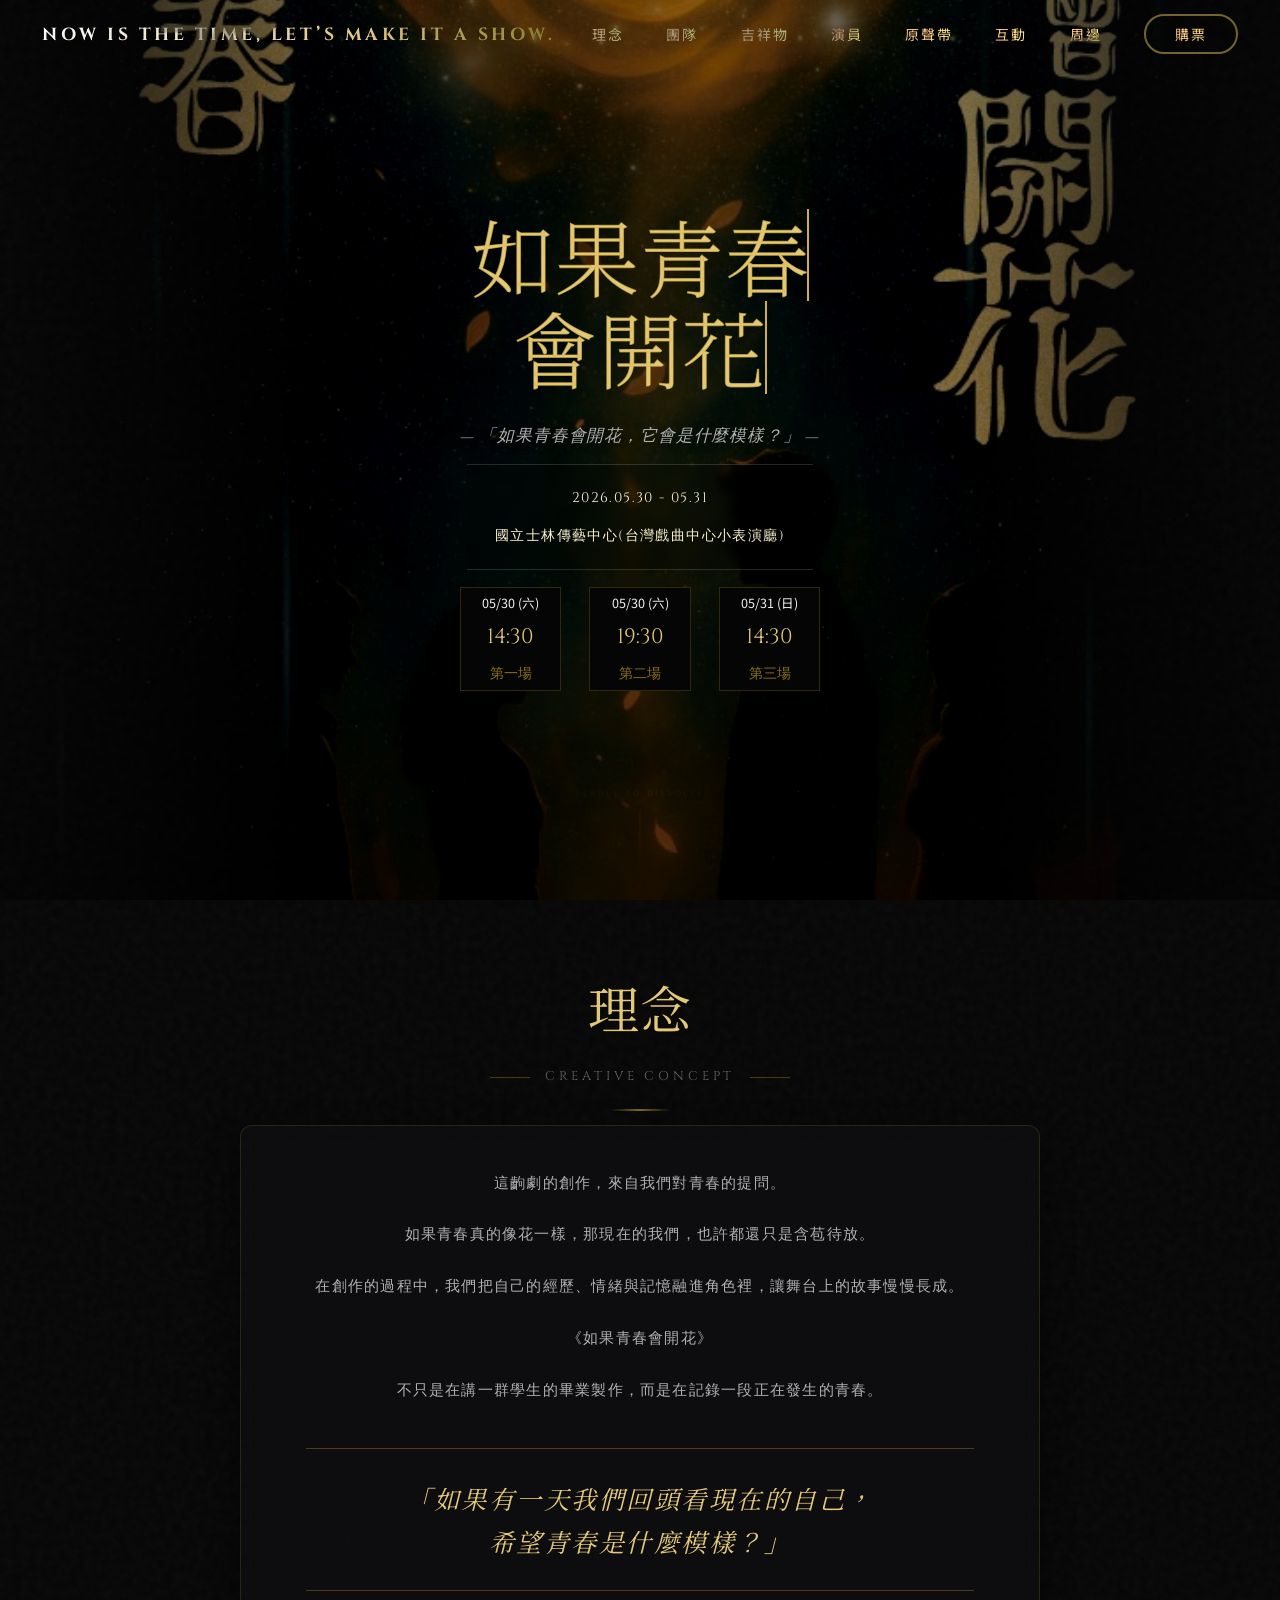
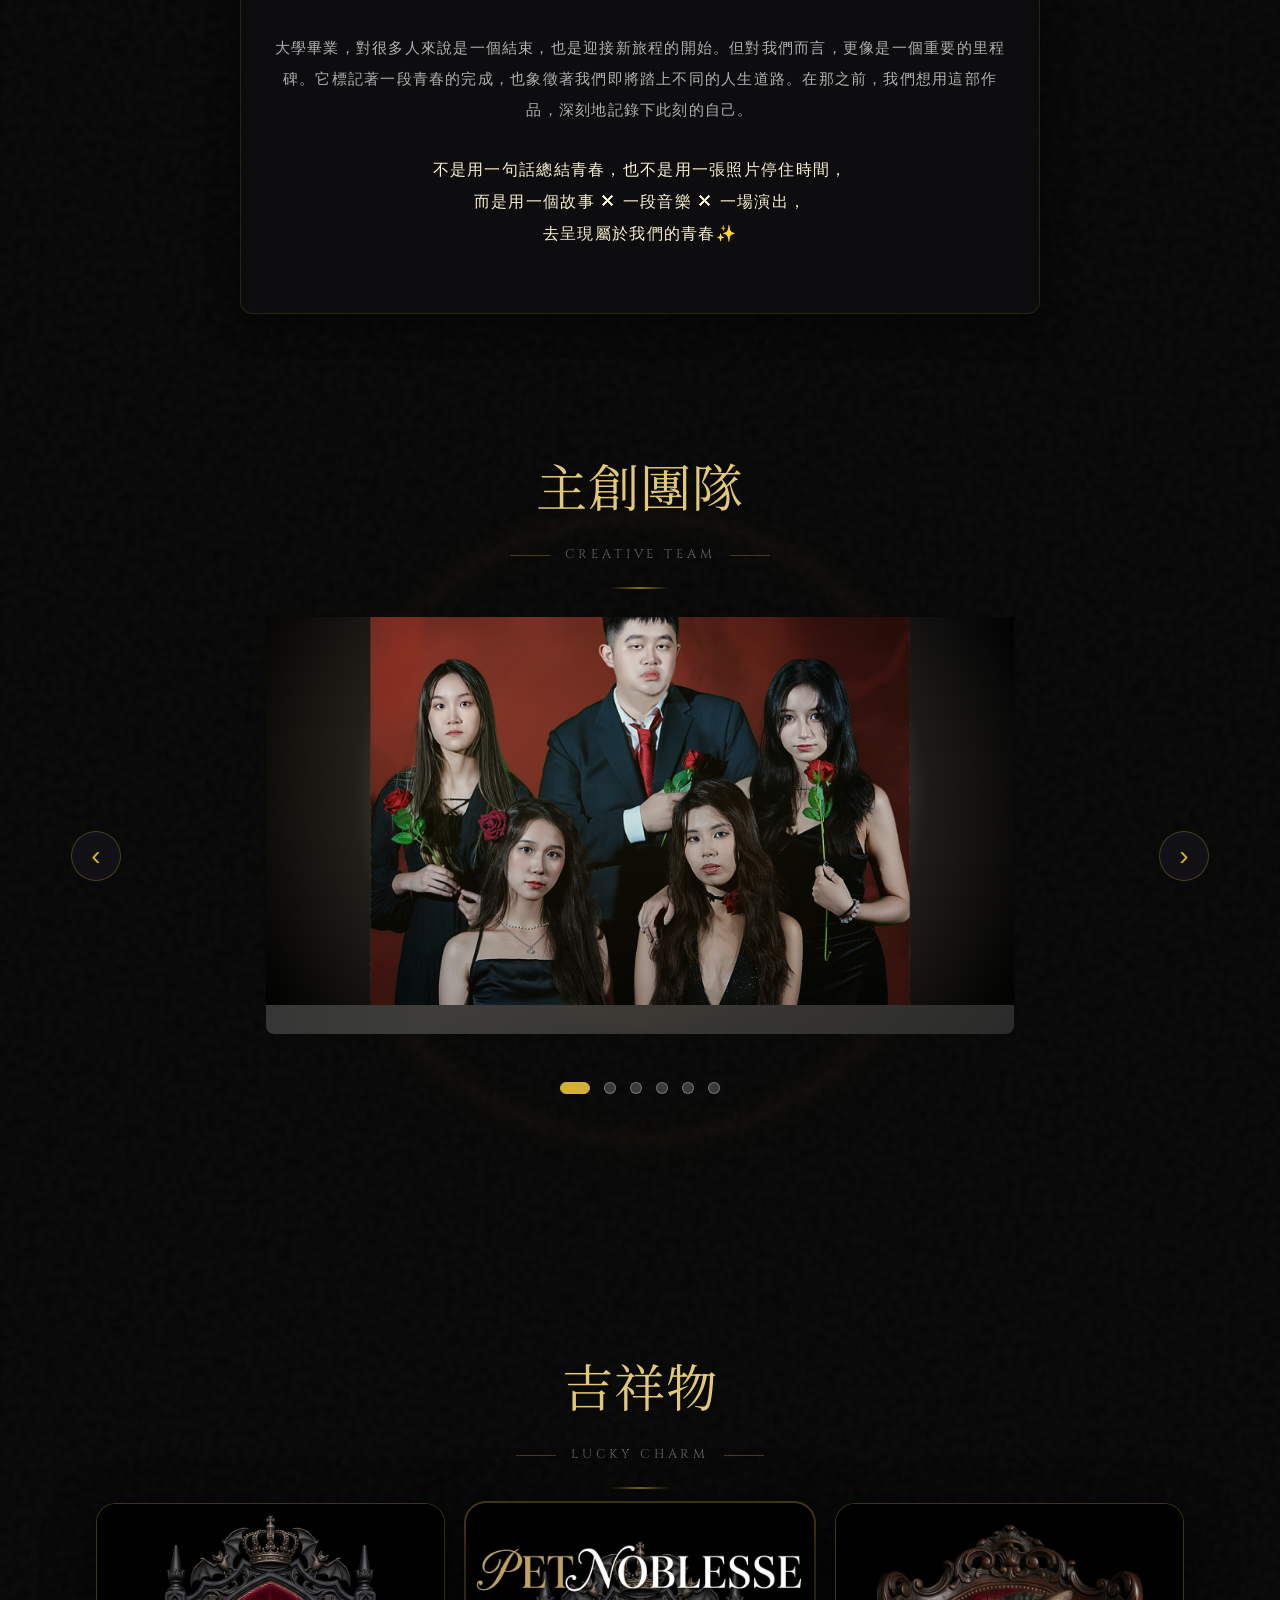
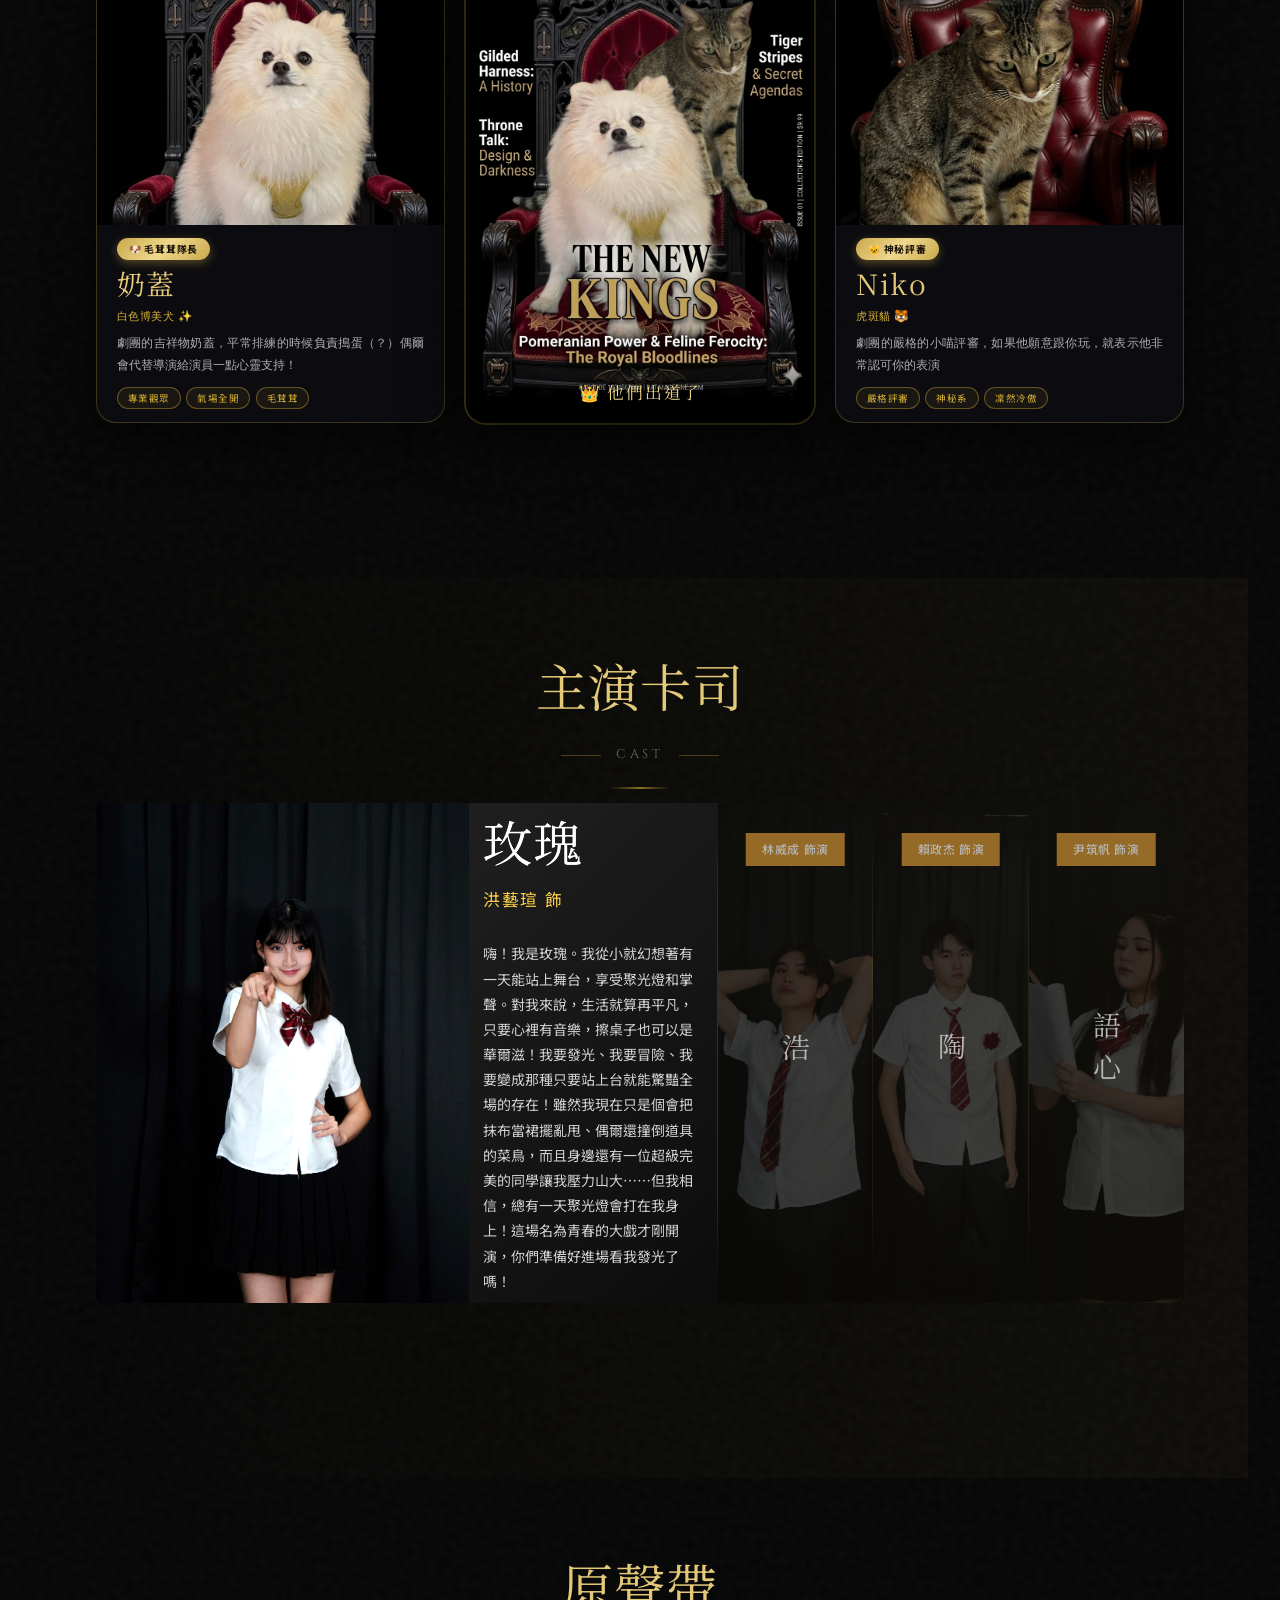
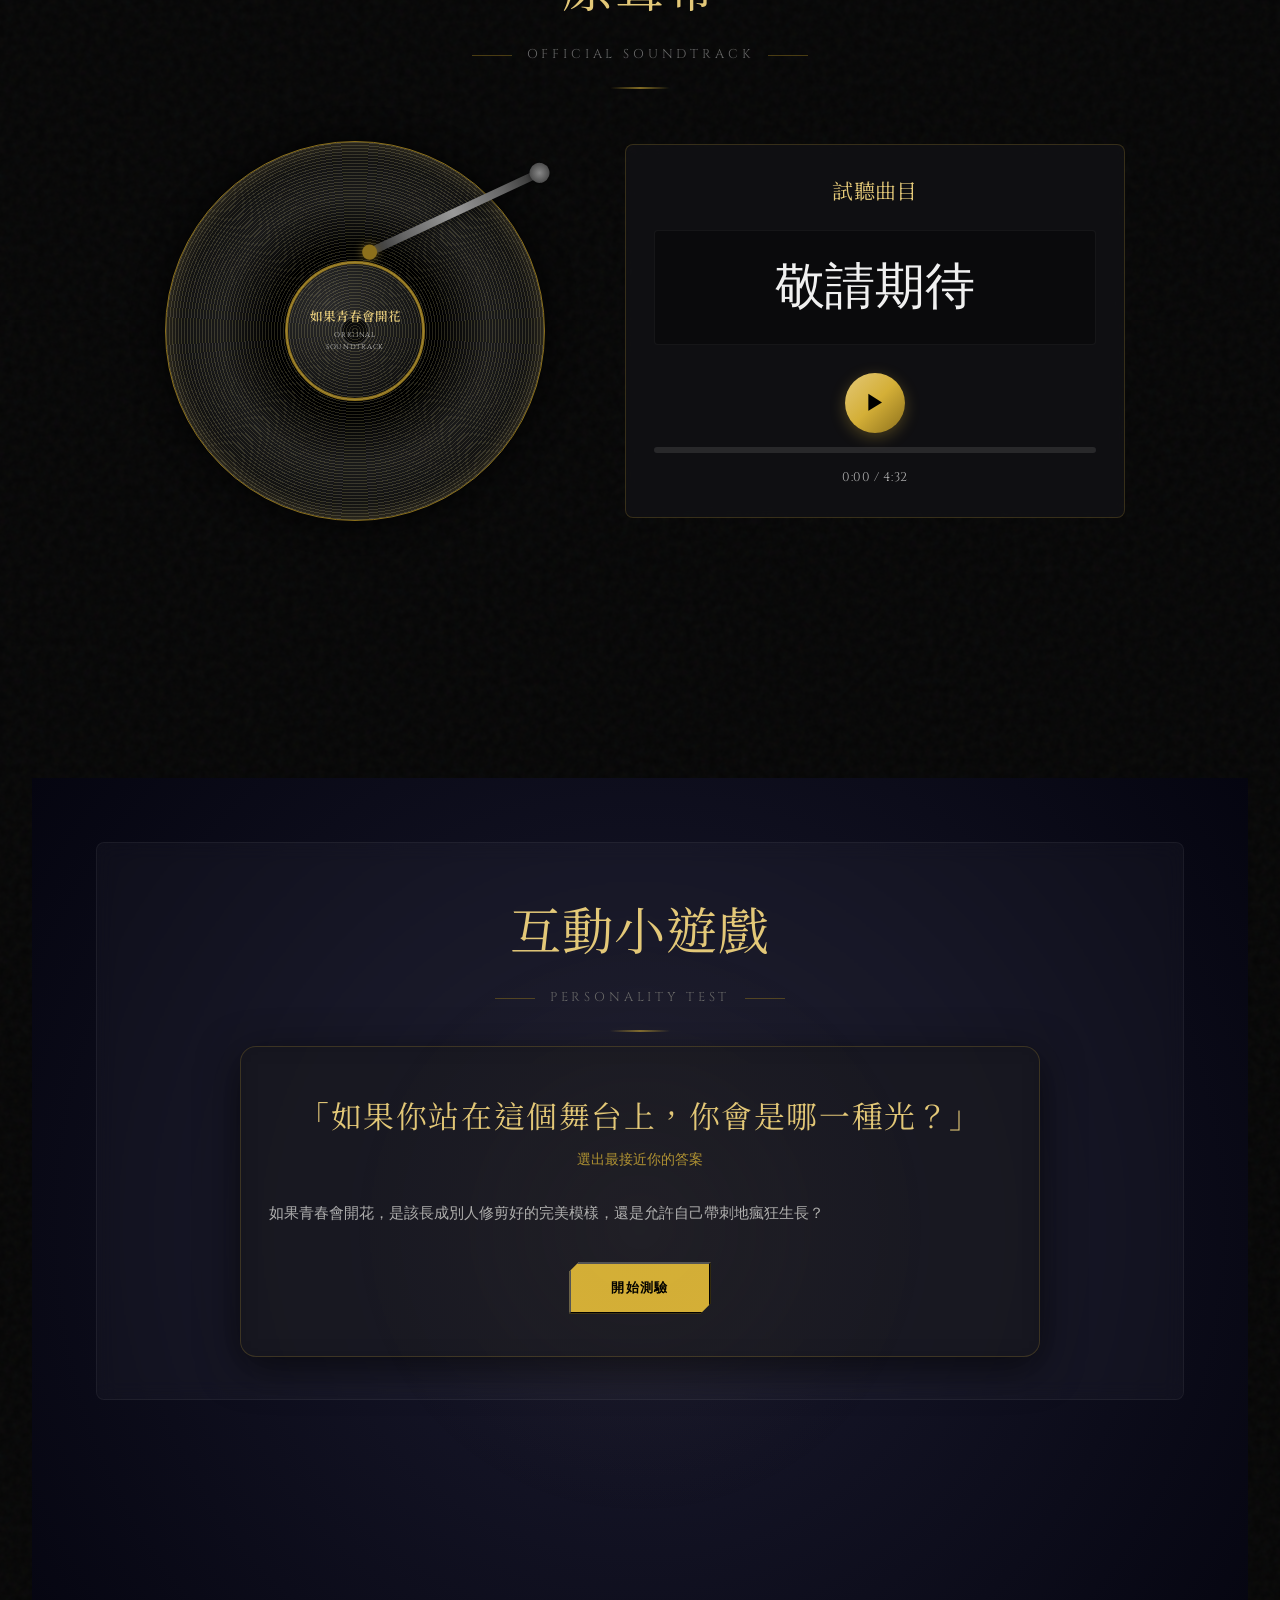
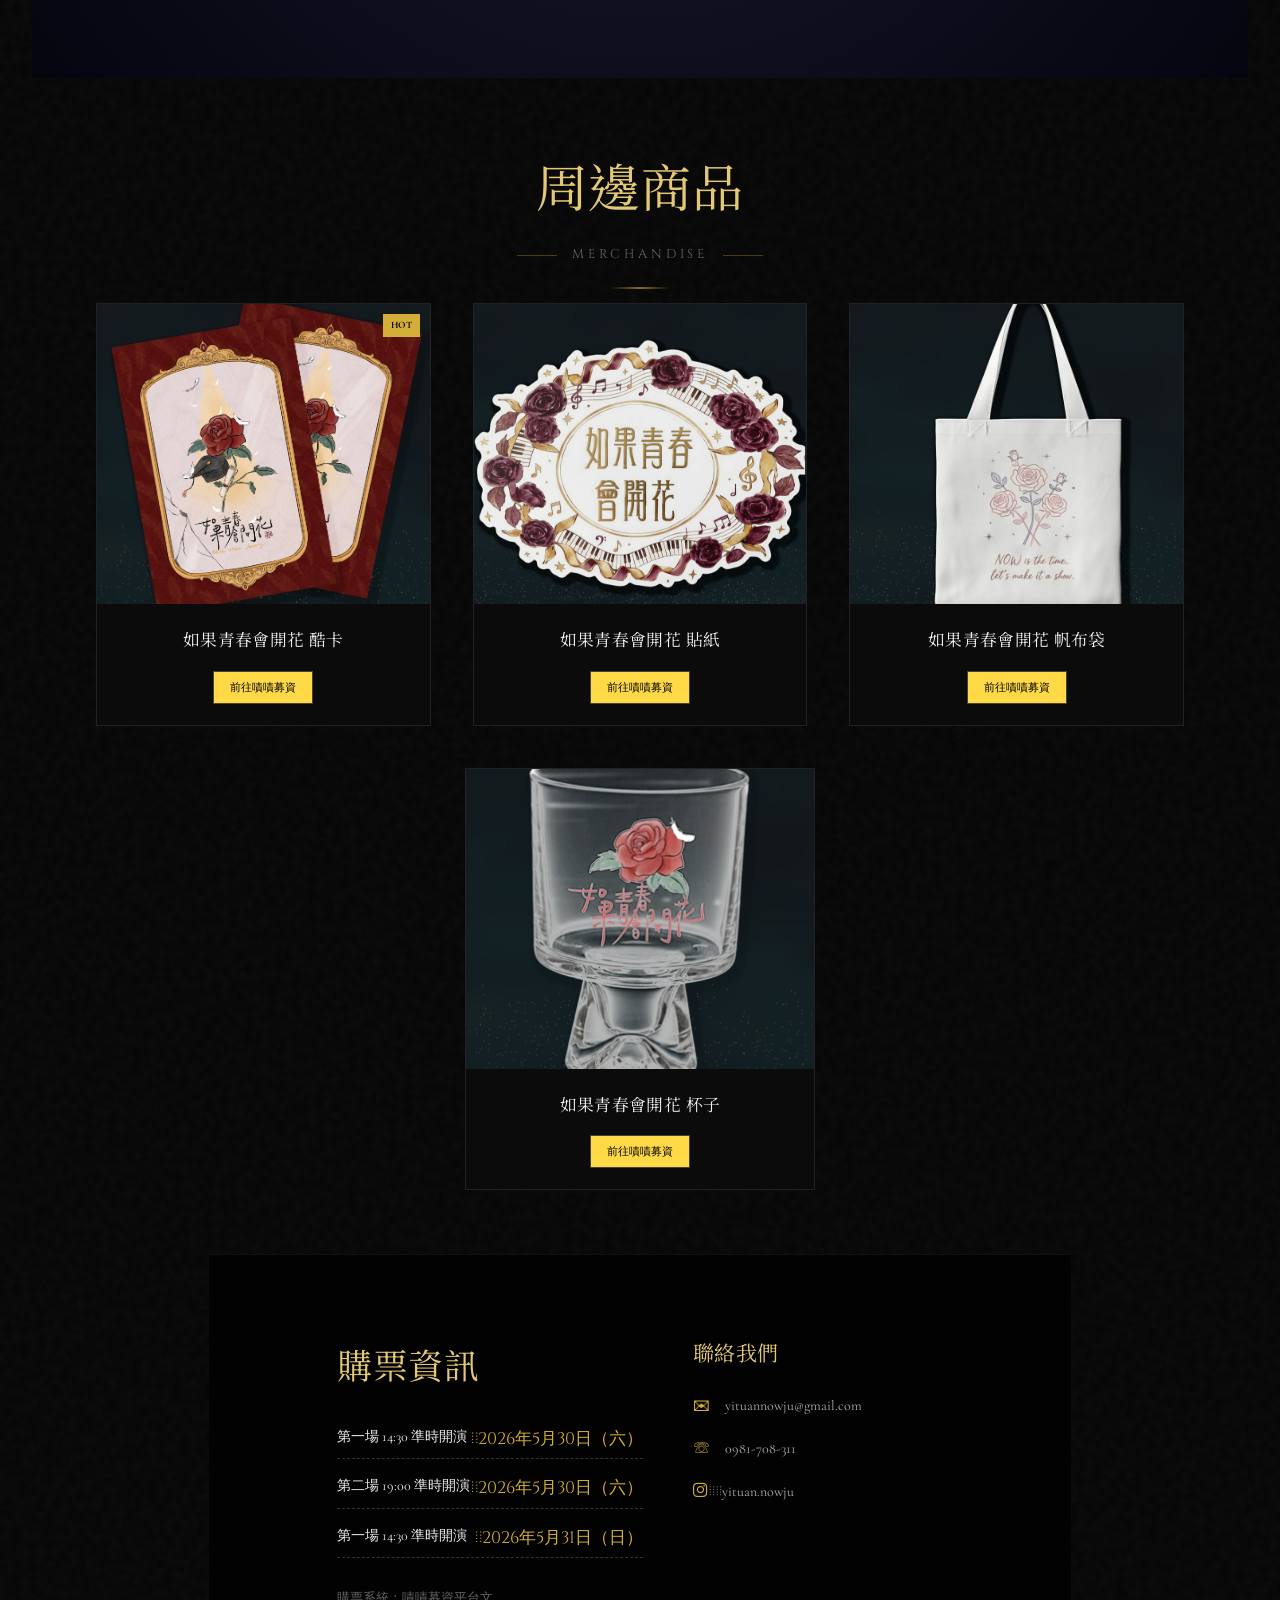
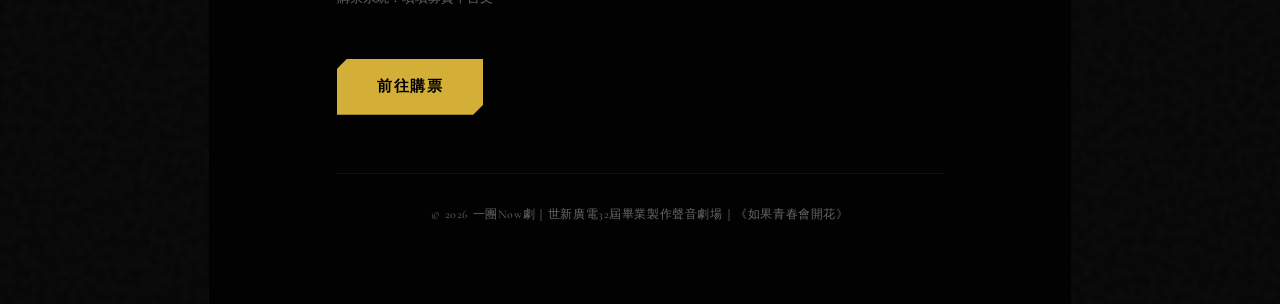
==== commit 1fcb22b4: "修改手機板布局問題，SEO3" ====
--- a/index.html
+++ b/index.html
@@ -5,7 +5,7 @@
     <meta charset="UTF-8">
     <meta name="viewport" content="width=device-width, initial-scale=1.0">
     <meta name="description" content="《親春會開花》是世新大學音樂劇團隊帶來的精彩舞台劇演出。點擊查看最新演出時間、票務資訊及舞台劇詳情。">
-    <meta name="keywords" content="如果青春會開花, 原創音樂劇, 世新大學, 音樂劇團隊, 舞台劇, 演出資訊, 購票資訊,NOW IS THE TIME, LET’S MAKE IT A SHOW.">
+    <meta name="keywords" content="如果青春會開花, 原創音樂劇, 世新大學,官方網站, 音樂劇團隊, 舞台劇, 演出資訊, 購票資訊,NOW IS THE TIME, LET’S MAKE IT A SHOW.">
     <meta name="canonical" href="https://nowju.vercel.app">
 
     <title>如果青春會開花 | 原創音樂劇</title>
@@ -261,10 +261,8 @@
                         <h3 class="member-name">連子筌</h3>
                         <div class="member-bio">
                             <p>「用聲音編織看不見的情緒網。」</p>
-                            <p>八首歌曲，從瘋狂幻想到互相理解。
-                                這場音樂劇乘載了我們大學四年的點點滴滴，希望各位會喜歡。
-
-                                P.S.很多首音樂加了一點小巧思，希望有聽出來的你會會心一笑:D</p>
+                            <p>八首歌曲，從瘋狂的幻想到與現實的和解。
+這場音樂劇乘載了我們大學四年的點點滴滴，希望各位會喜歡。</p>
                         </div>
                     </div>
                 </div>
@@ -309,7 +307,7 @@
                             <div class="mascot-badge">🐶 毛茸茸隊長</div>
                             <h3 class="mascot-name">奶蓋</h3>
                             <p class="mascot-species">白色博美犬 ✨</p>
-                            <p class="mascot-bio">劇團的精神領袖，每次排練都會在旁邊端坐鑑賞，眼神澄澈、毛髮飄逸，彷彿在默默給大家打分數。據說只要牠願意靠近某位演員，那場演出必定爆滿。
+                            <p class="mascot-bio">劇團的吉祥物奶蓋，平常排練的時候負責搗蛋（？）偶爾會代替導演給演員一點心靈支持！
                             </p>
                             <div class="mascot-tags">
                                 <span class="mascot-tag">專業觀眾</span>
@@ -342,8 +340,7 @@
                             <div class="mascot-badge">🐱 神秘評審</div>
                             <h3 class="mascot-name">Niko</h3>
                             <p class="mascot-species">虎斑貓 🐯</p>
-                            <p class="mascot-bio">從不給出廉價的稱讚，眼神銳利、姿態優雅，是整個劇團最難取悅的評審。但若 Niko
-                                對你多瞄一眼，那便是此生最高的榮耀——至少劇組全體這麼認為。</p>
+                            <p class="mascot-bio">劇團的嚴格的小喵評審，如果他願意跟你玩，就表示他非常認可你的表演</p>
                             <div class="mascot-tags">
                                 <span class="mascot-tag">嚴格評審</span>
                                 <span class="mascot-tag">神秘系</span>
